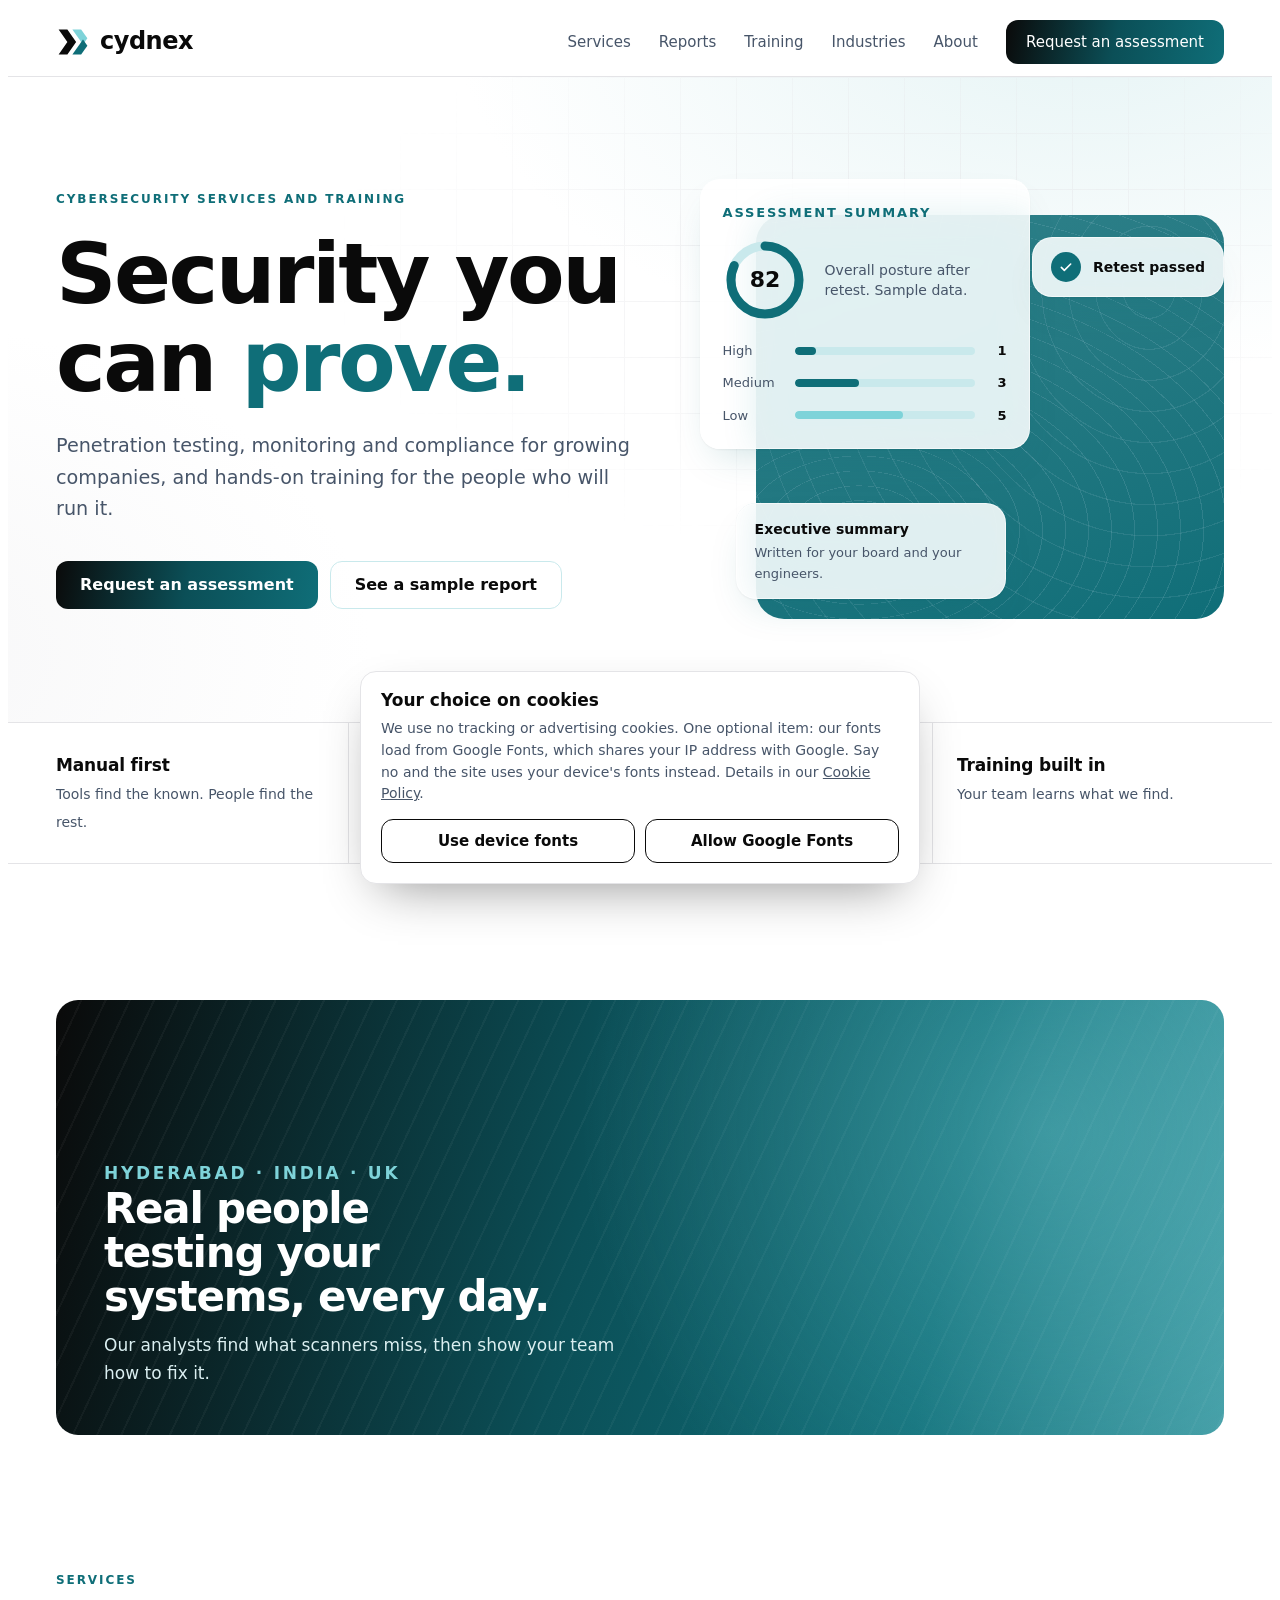
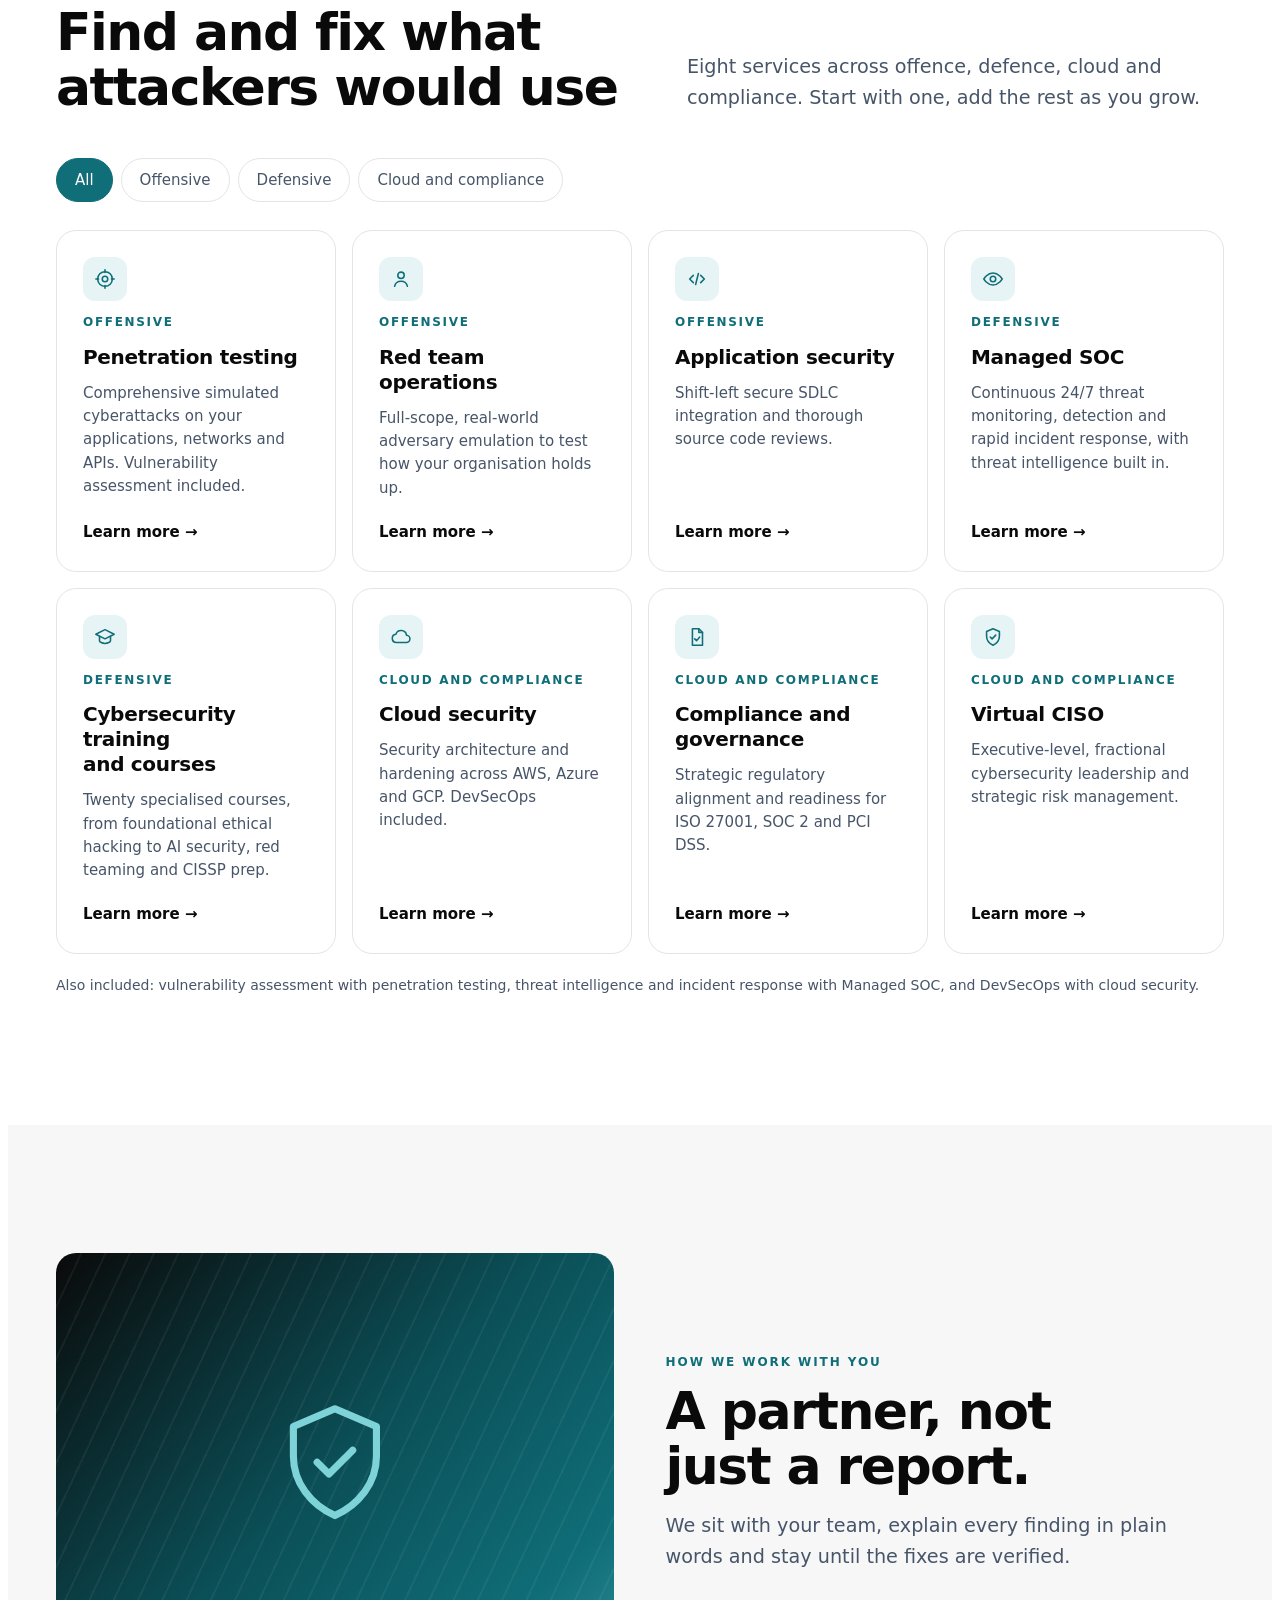
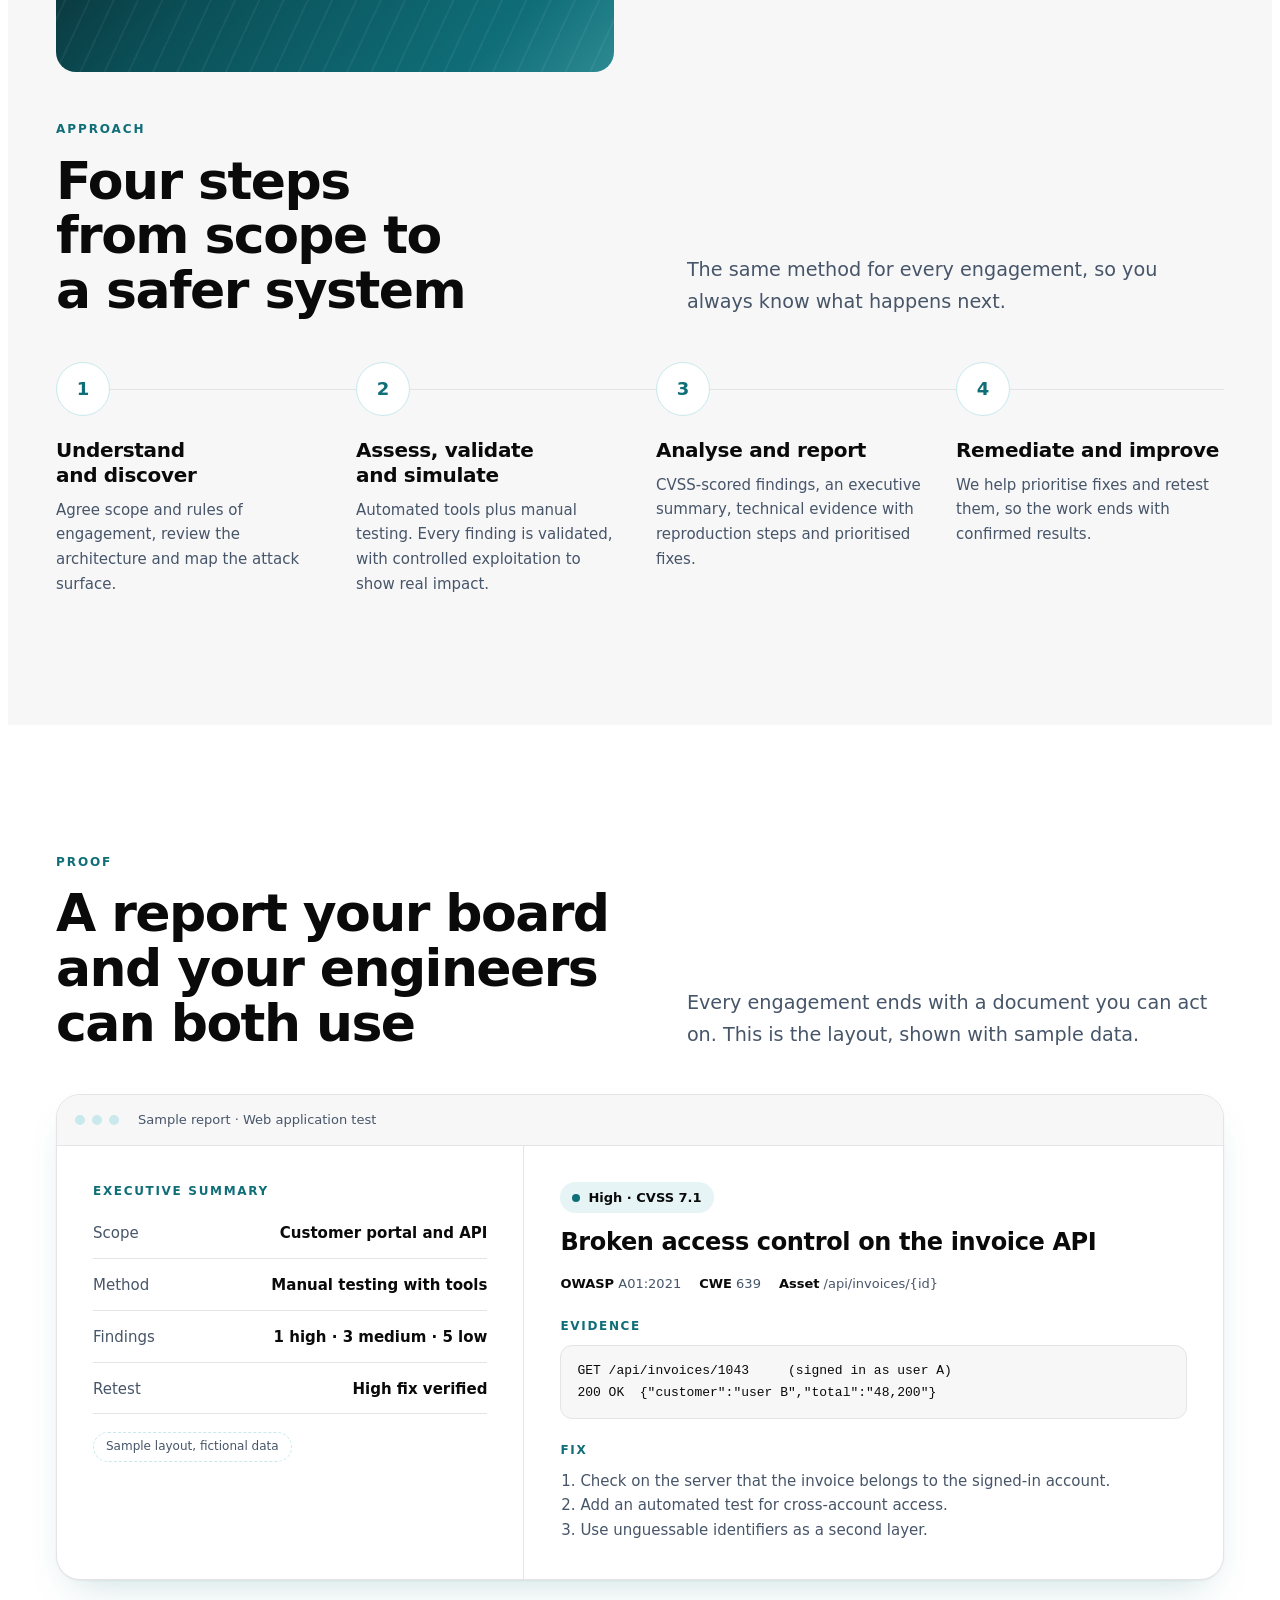
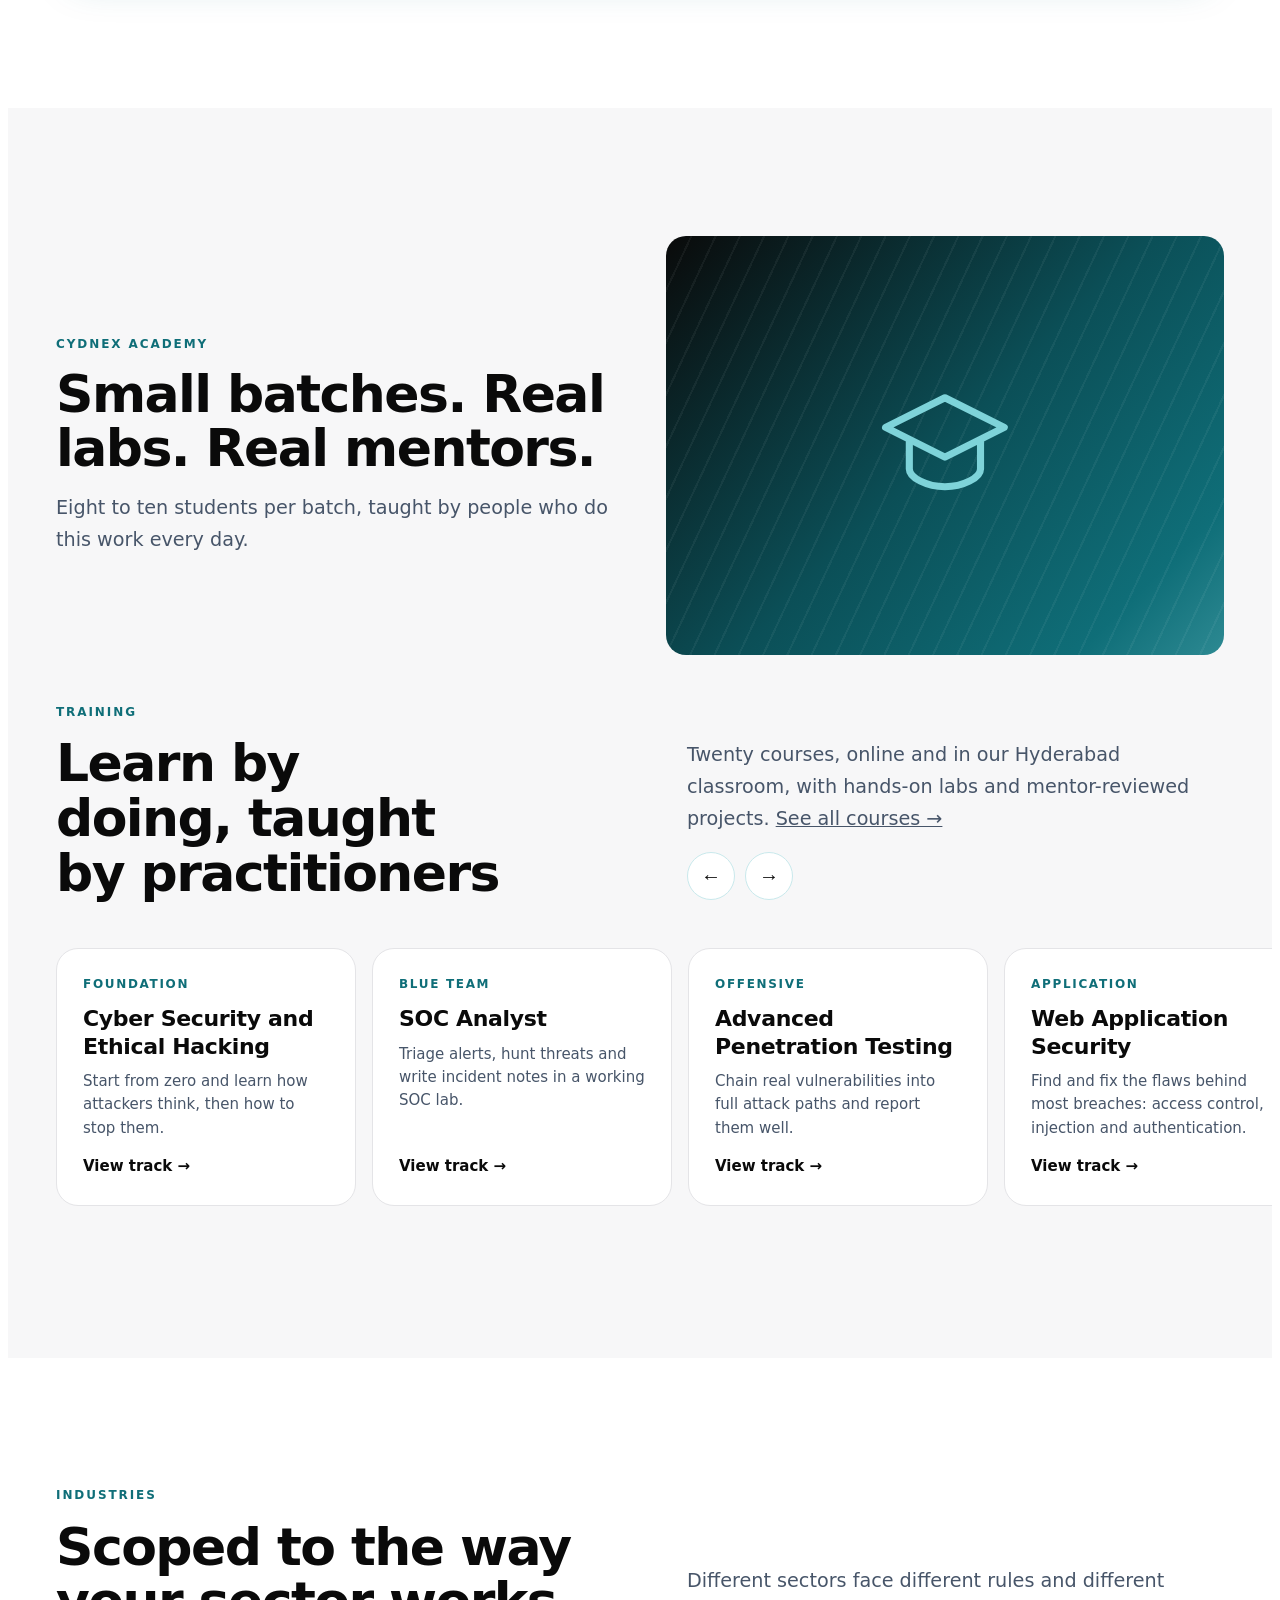
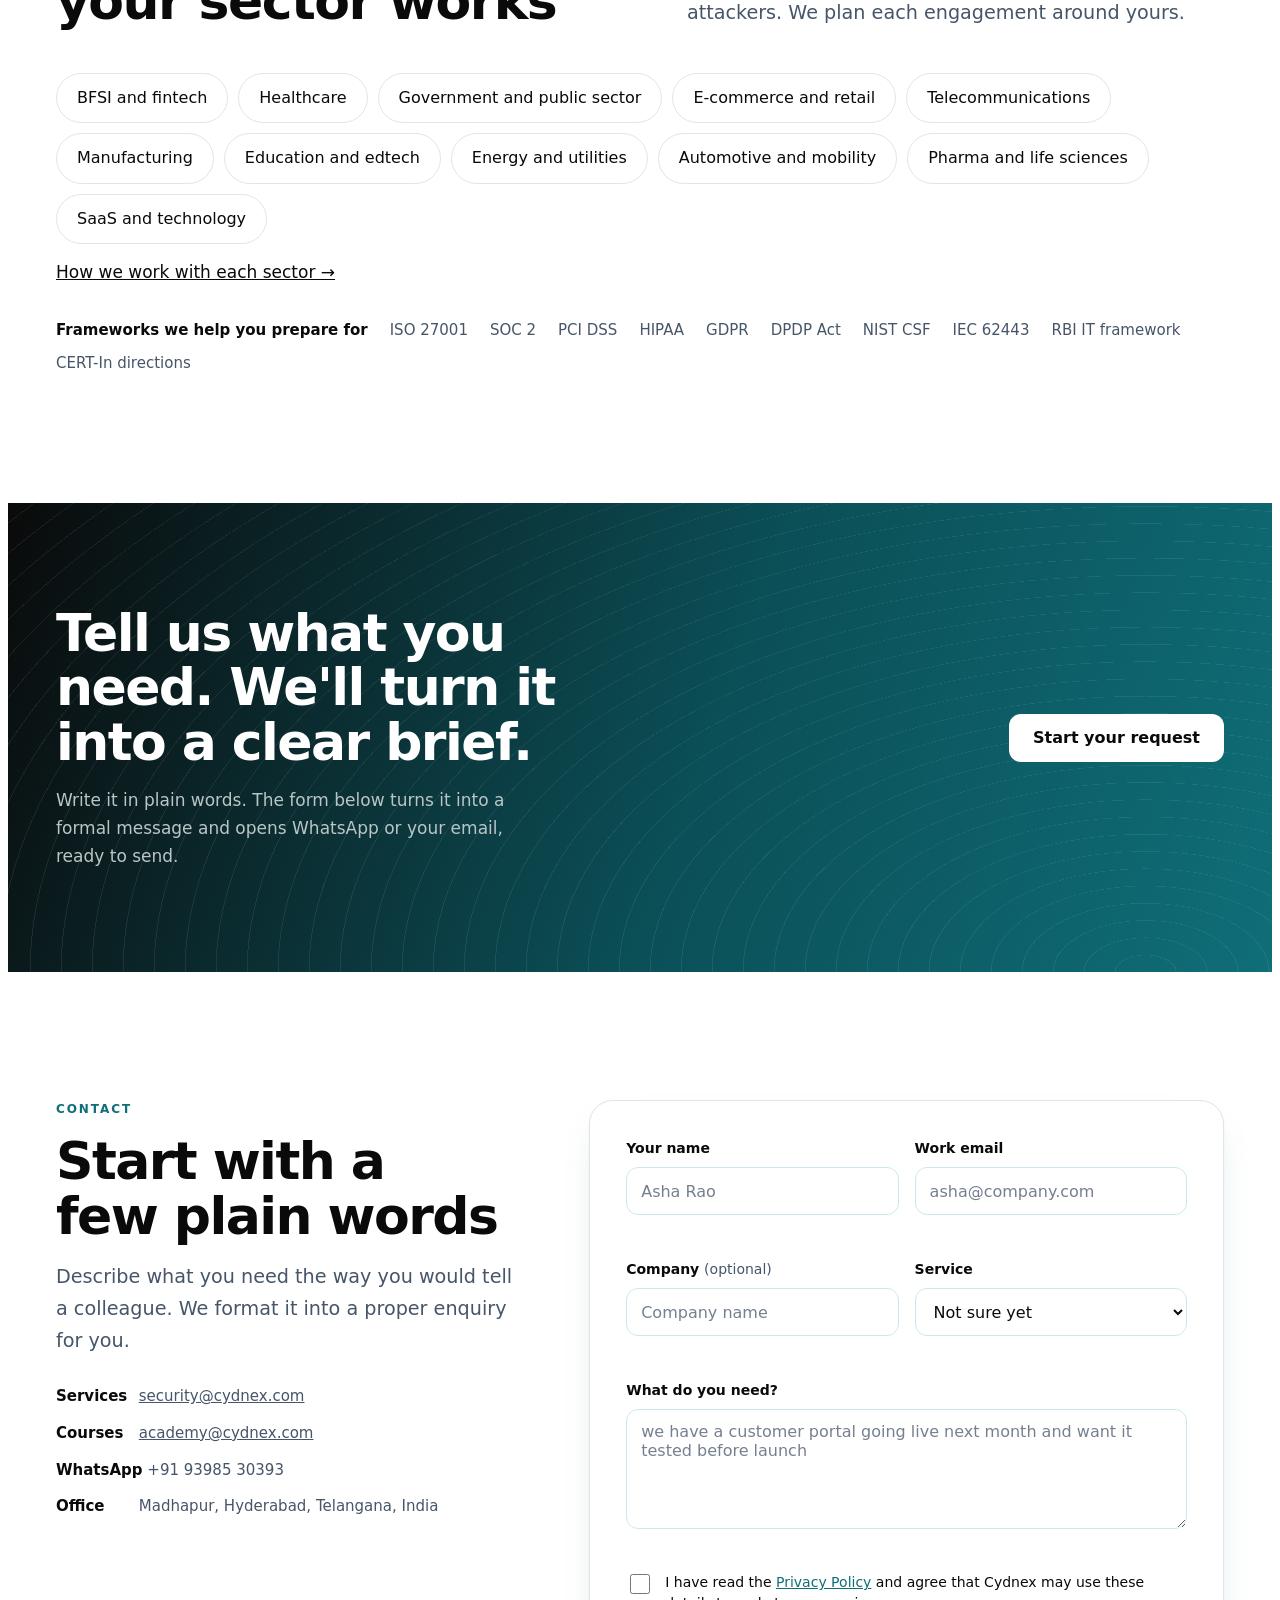
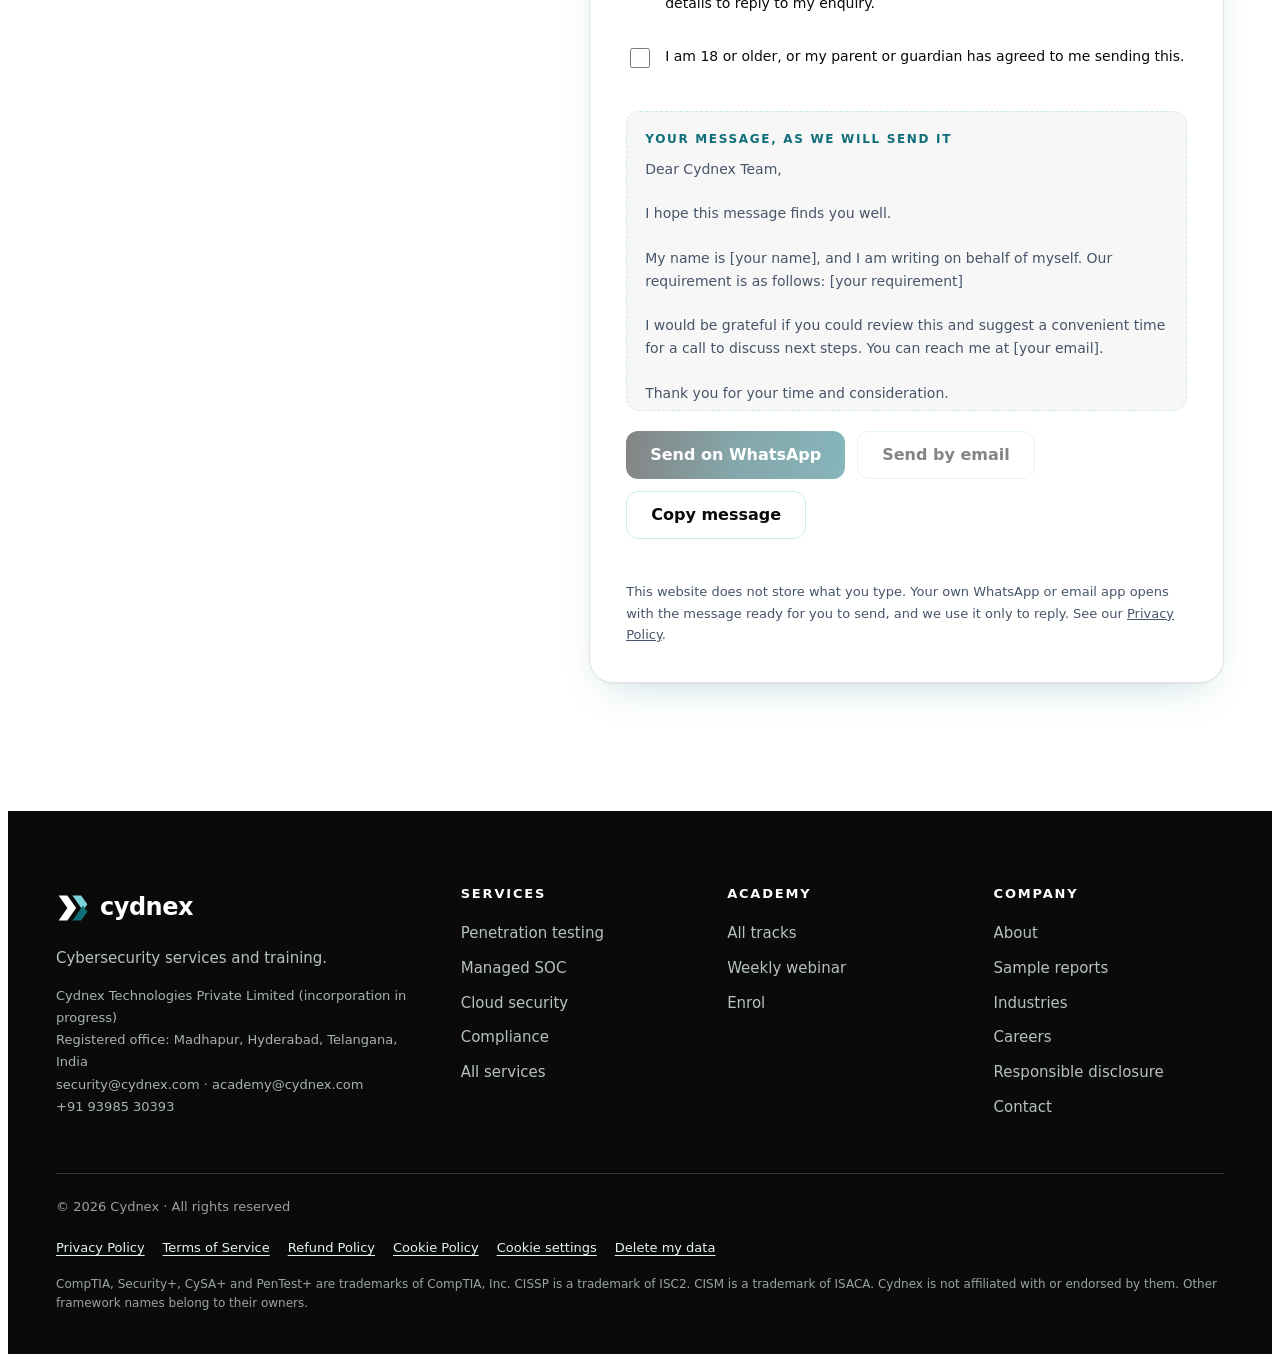
==== index.html @ acf7a2b1 "Remove deploy test text Co-Authored-By: Claude Fable 5 <noreply@anthropic.com> Claude-Session: https" ====
<!doctype html>
<html lang="en" data-theme="light">
<head>
<meta charset="utf-8">
<meta name="viewport" content="width=device-width, initial-scale=1">
<title>Cydnex · Control Your Defence Network</title>
<meta name="description" content="Cydnex is a cybersecurity company in Hyderabad, India: penetration testing, security services, IT solutions and hands-on cyber security courses at Cydnex Academy.">
<meta name="theme-color" content="#0f6e78">
<link rel="icon" href="favicon.svg" type="image/svg+xml">
<link rel="canonical" href="https://cydnex.com/">
<meta property="og:type" content="website">
<meta property="og:title" content="Cydnex · Control Your Defence Network">
<meta property="og:description" content="Cybersecurity services, IT solutions and training from Hyderabad, India.">
<meta property="og:url" content="https://cydnex.com/">
<link rel="stylesheet" href="styles.css">
</head>
<body>
<svg width="0" height="0" style="position:absolute" aria-hidden="true" focusable="false"><defs>
<symbol id="i-shield" viewBox="0 0 24 24"><path d="M12 3l7 3v5c0 4.5-3 8.2-7 10-4-1.8-7-5.5-7-10V6z"/><path d="M9 12l2 2 4-4"/></symbol>
<symbol id="i-target" viewBox="0 0 24 24"><circle cx="12" cy="12" r="8"/><circle cx="12" cy="12" r="3"/><path d="M12 2v3M12 19v3M2 12h3M19 12h3"/></symbol>
<symbol id="i-code" viewBox="0 0 24 24"><path d="M8 8l-4 4 4 4M16 8l4 4-4 4M13.5 6l-3 12"/></symbol>
<symbol id="i-eye" viewBox="0 0 24 24"><path d="M2 12s3.6-6.5 10-6.5S22 12 22 12s-3.6 6.5-10 6.5S2 12 2 12z"/><circle cx="12" cy="12" r="3"/></symbol>
<symbol id="i-cap" viewBox="0 0 24 24"><path d="M2 9l10-5 10 5-10 5z"/><path d="M6 11.5V16c0 1.5 3 3 6 3s6-1.5 6-3v-4.5"/></symbol>
<symbol id="i-cloud" viewBox="0 0 24 24"><path d="M7 18a4.5 4.5 0 01-.6-8.96A6 6 0 0118 10a4 4 0 01-.5 8z"/></symbol>
<symbol id="i-doc" viewBox="0 0 24 24"><path d="M7 3h7l4 4v14H7z"/><path d="M14 3v4h4M9.5 14l2 2 3.5-4"/></symbol>
<symbol id="i-user" viewBox="0 0 24 24"><circle cx="12" cy="8" r="3.5"/><path d="M5 20c.8-3.6 3.6-5.5 7-5.5s6.2 1.9 7 5.5"/></symbol>
</defs></svg>


<a class="skip" href="#main">Skip to content</a>
<header class="top"><div class="wrap">
<a class="logo" href="index.html" aria-label="Cydnex home"><svg class="xmark" viewBox="0 0 108 96" aria-hidden="true"><path class="x1" d="M8 8 H36 L64 48 L36 88 H8 L36 48 Z"/><path d="M52 8 H80 L100 36 L86 56 Z" fill="#7ED3D9"/><path d="M86 40 L100 60 L80 88 H52 Z" fill="#0F6E78"/></svg><span class="wm">cydnex</span></a>
<button class="menu" id="menu" aria-expanded="false" aria-controls="links" aria-label="Menu"><svg width="20" height="20" viewBox="0 0 24 24" fill="none" stroke="currentColor" stroke-width="2" stroke-linecap="round"><path d="M4 7h16M4 12h16M4 17h16"/></svg></button>
<nav class="links" id="links" aria-label="Main">
<a href="services.html">Services</a><a href="reports.html">Reports</a><a href="training.html">Training</a><a href="industries.html">Industries</a><a href="about.html">About</a>
<a class="btn" href="index.html#contact" style="min-height:44px;padding:0 20px;font-size:15px;color:var(--btnfg)">Request an assessment</a>
</nav></div></header>

<main id="main">
<section class="hero" id="top"><div class="wrap">
<div>
<p class="eyebrow rise">Cybersecurity services and training</p>
<h1 class="rise" style="--d:.08s">Security you can <em>prove.</em></h1>
<p class="lede rise" style="--d:.16s">Penetration testing, monitoring and compliance for growing companies, and hands-on training for the people who will run it.</p>
<div class="cta-row rise" style="--d:.24s"><a class="btn" href="#contact">Request an assessment</a><a class="btn ghost" href="reports.html">See a sample report</a></div>

</div>
<div class="stage rise" style="--d:.2s" aria-hidden="true">
<div class="pine"></div>
<div class="glass report"><h4>Assessment summary</h4>
<div class="score"><svg class="ring" viewBox="0 0 84 84"><circle class="bg" cx="42" cy="42" r="34"/><circle class="fg" cx="42" cy="42" r="34" style="stroke-dasharray:175 214"/><text x="42" y="49" text-anchor="middle">82</text></svg><p>Overall posture after retest. Sample data.</p></div>
<div class="bars">
<div class="bar"><span>High</span><i style="--w:12%;--c:var(--gi)"></i><b>1</b></div>
<div class="bar"><span>Medium</span><i style="--w:36%;--c:var(--blue)"></i><b>3</b></div>
<div class="bar"><span>Low</span><i style="--w:60%;--c:var(--sky)"></i><b>5</b></div></div></div>
<div class="glass chip1"><span class="tick"><svg viewBox="0 0 24 24"><path d="M5 12.5l4.5 4.5L19 7.5"/></svg></span>Retest passed</div>
<div class="glass chip2"><b>Executive summary</b><small>Written for your board and your engineers.</small></div>
</div></div></section>

<section class="strip" aria-label="How we work"><div class="wrap">
<div><b>Manual first</b><span>Tools find the known. People find the rest.</span></div>
<div><b>Findings with proof</b><span>Every issue reproduced and explained.</span></div>
<div><b>Two readers, one report</b><span>A summary for leaders, detail for engineers.</span></div>
<div><b>Training built in</b><span>Your team learns what we find.</span></div>
</div></section>

<section class="sec" aria-label="Our team" style="padding-bottom:0"><div class="wrap"><div class="photo"><div class="cap"><p class="eyebrow" style="color:#7ed3d9">Hyderabad · India · UK</p><h2>Real people testing your systems, every day.</h2><p>Our analysts find what scanners miss, then show your team how to fix it.</p></div></div></div></section>
<section class="sec" id="services"><div class="wrap">
<div class="head"><div><p class="eyebrow">Services</p><h2>Find and fix what attackers would use</h2></div><p class="lede">Eight services across offence, defence, cloud and compliance. Start with one, add the rest as you grow.</p></div>
<div class="chips" role="group" aria-label="Filter services">
<button class="chip" data-f="all" aria-pressed="true">All</button><button class="chip" data-f="off" aria-pressed="false">Offensive</button><button class="chip" data-f="def" aria-pressed="false">Defensive</button><button class="chip" data-f="cloud" aria-pressed="false">Cloud and compliance</button></div>
<div class="grid" id="grid">
<article class="card" data-g="off"><span class="ico"><svg viewBox="0 0 24 24"><use href="#i-target"/></svg></span><small>Offensive</small><h3>Penetration testing</h3><p>Comprehensive simulated cyberattacks on your applications, networks and APIs. Vulnerability assessment included.</p><a class="more" href="services.html#pentest">Learn more →</a></article>
<article class="card" data-g="off"><span class="ico"><svg viewBox="0 0 24 24"><use href="#i-user"/></svg></span><small>Offensive</small><h3>Red team operations</h3><p>Full-scope, real-world adversary emulation to test how your organisation holds up.</p><a class="more" href="services.html#redteam">Learn more →</a></article>
<article class="card" data-g="off"><span class="ico"><svg viewBox="0 0 24 24"><use href="#i-code"/></svg></span><small>Offensive</small><h3>Application security</h3><p>Shift-left secure SDLC integration and thorough source code reviews.</p><a class="more" href="services.html#appsec">Learn more →</a></article>
<article class="card" data-g="def"><span class="ico"><svg viewBox="0 0 24 24"><use href="#i-eye"/></svg></span><small>Defensive</small><h3>Managed SOC</h3><p>Continuous 24/7 threat monitoring, detection and rapid incident response, with threat intelligence built in.</p><a class="more" href="services.html#soc">Learn more →</a></article>
<article class="card" data-g="def"><span class="ico"><svg viewBox="0 0 24 24"><use href="#i-cap"/></svg></span><small>Defensive</small><h3>Cybersecurity training and courses</h3><p>Twenty specialised courses, from foundational ethical hacking to AI security, red teaming and CISSP prep.</p><a class="more" href="training.html">Learn more →</a></article>
<article class="card" data-g="cloud"><span class="ico"><svg viewBox="0 0 24 24"><use href="#i-cloud"/></svg></span><small>Cloud and compliance</small><h3>Cloud security</h3><p>Security architecture and hardening across AWS, Azure and GCP. DevSecOps included.</p><a class="more" href="services.html#cloud">Learn more →</a></article>
<article class="card" data-g="cloud"><span class="ico"><svg viewBox="0 0 24 24"><use href="#i-doc"/></svg></span><small>Cloud and compliance</small><h3>Compliance and governance</h3><p>Strategic regulatory alignment and readiness for ISO 27001, SOC 2 and PCI DSS.</p><a class="more" href="services.html#compliance">Learn more →</a></article>
<article class="card" data-g="cloud"><span class="ico"><svg viewBox="0 0 24 24"><use href="#i-shield"/></svg></span><small>Cloud and compliance</small><h3>Virtual CISO</h3><p>Executive-level, fractional cybersecurity leadership and strategic risk management.</p><a class="more" href="services.html#vciso">Learn more →</a></article>
</div>
<p class="more-note">Also included: vulnerability assessment with penetration testing, threat intelligence and incident response with Managed SOC, and DevSecOps with cloud security.</p>
</div></section>

<section class="sec alt" id="approach"><div class="wrap"><div class="split"><div class="gpanel" aria-hidden="true"><svg viewBox="0 0 24 24"><use href="#i-shield"/></svg></div><div><p class="eyebrow">How we work with you</p><h2 style="margin-top:12px">A partner, not just a report.</h2><p class="lede" style="margin-top:16px">We sit with your team, explain every finding in plain words and stay until the fixes are verified.</p></div></div>
<div class="head"><div><p class="eyebrow">Approach</p><h2>Four steps from scope to a safer system</h2></div><p class="lede">The same method for every engagement, so you always know what happens next.</p></div>
<ol class="steps" id="steps" style="list-style:none;padding:0;margin:0">
<li class="step"><span class="n">1</span><h3>Understand and discover</h3><p>Agree scope and rules of engagement, review the architecture and map the attack surface.</p></li>
<li class="step"><span class="n">2</span><h3>Assess, validate and simulate</h3><p>Automated tools plus manual testing. Every finding is validated, with controlled exploitation to show real impact.</p></li>
<li class="step"><span class="n">3</span><h3>Analyse and report</h3><p>CVSS-scored findings, an executive summary, technical evidence with reproduction steps and prioritised fixes.</p></li>
<li class="step"><span class="n">4</span><h3>Remediate and improve</h3><p>We help prioritise fixes and retest them, so the work ends with confirmed results.</p></li>
</ol></div></section>

<section class="sec" id="proof"><div class="wrap">
<div class="head"><div><p class="eyebrow">Proof</p><h2>A report your board and your engineers can both use</h2></div><p class="lede">Every engagement ends with a document you can act on. This is the layout, shown with sample data.</p></div>
<div class="frame"><div class="bar2"><i></i><i></i><i></i><span>Sample report · Web application test</span></div>
<div class="body">
<div class="pane"><p class="sub" style="margin-top:0">Executive summary</p>
<div class="stack">
<div class="kv"><span>Scope</span><b>Customer portal and API</b></div>
<div class="kv"><span>Method</span><b>Manual testing with tools</b></div>
<div class="kv"><span>Findings</span><b>1 high · 3 medium · 5 low</b></div>
<div class="kv"><span>Retest</span><b>High fix verified</b></div></div>
<span class="tag">Sample layout, fictional data</span></div>
<div class="pane"><span class="sev">High · CVSS 7.1</span><h3 style="margin-top:14px;font-size:24px">Broken access control on the invoice API</h3>
<div class="meta"><span><b>OWASP</b> A01:2021</span><span><b>CWE</b> 639</span><span><b>Asset</b> /api/invoices/{id}</span></div>
<p class="sub" style="margin-top:0">Evidence</p>
<pre class="code">GET /api/invoices/1043     (signed in as user A)
200 OK  {"customer":"user B","total":"48,200"}</pre>
<p class="sub">Fix</p>
<ol class="fix"><li>Check on the server that the invoice belongs to the signed-in account.</li><li>Add an automated test for cross-account access.</li><li>Use unguessable identifiers as a second layer.</li></ol></div>
</div></div></div></section>

<section class="sec alt" id="training"><div class="wrap"><div class="split"><div><p class="eyebrow">Cydnex Academy</p><h2 style="margin-top:12px">Small batches. Real labs. Real mentors.</h2><p class="lede" style="margin-top:16px">Eight to ten students per batch, taught by people who do this work every day.</p></div><div class="gpanel" aria-hidden="true"><svg viewBox="0 0 24 24"><use href="#i-cap"/></svg></div></div>
<div class="head"><div><p class="eyebrow">Training</p><h2>Learn by doing, taught by practitioners</h2></div><div style="display:grid;gap:18px;justify-items:start"><p class="lede">Twenty courses, online and in our Hyderabad classroom, with hands-on labs and mentor-reviewed projects. <a href="training.html">See all courses →</a></p><div class="railnav"><button id="prev" aria-label="Previous tracks">←</button><button id="next" aria-label="Next tracks">→</button></div></div></div></div>
<div class="rail" id="rail" tabindex="0" aria-label="Training tracks, scroll sideways">
<article class="course"><small>Foundation</small><h3>Cyber Security and Ethical Hacking</h3><p>Start from zero and learn how attackers think, then how to stop them.</p><a class="go" href="#contact">View track →</a></article>
<article class="course"><small>Blue team</small><h3>SOC Analyst</h3><p>Triage alerts, hunt threats and write incident notes in a working SOC lab.</p><a class="go" href="#contact">View track →</a></article>
<article class="course"><small>Offensive</small><h3>Advanced Penetration Testing</h3><p>Chain real vulnerabilities into full attack paths and report them well.</p><a class="go" href="#contact">View track →</a></article>
<article class="course"><small>Application</small><h3>Web Application Security</h3><p>Find and fix the flaws behind most breaches: access control, injection and authentication.</p><a class="go" href="#contact">View track →</a></article>
<article class="course"><small>Offensive</small><h3>Bug Bounty and Bug Hunting</h3><p>Recon, triage and write reports that programmes accept.</p><a class="go" href="#contact">View track →</a></article>
<article class="course"><small>Response</small><h3>Digital Forensics and Incident Response</h3><p>Collect evidence, reconstruct an intrusion and lead the response.</p><a class="go" href="#contact">View track →</a></article>
<article class="course"><small>Cloud</small><h3>Cloud Security (AWS and Azure)</h3><p>Secure identities, networks and storage in the two biggest clouds.</p><a class="go" href="#contact">View track →</a></article>
<article class="course"><small>Certification</small><h3>Security+ Exam Prep</h3><p>Cover the exam domains with practice questions and labs.</p><a class="go" href="#contact">View track →</a></article>
<article class="course live"><small>Free</small><h3>Weekly live webinar</h3><p>A free session on a current attack or career topic. Ask your questions live.</p><a class="go" href="#contact">Reserve a seat →</a></article>
</div></section>

<section class="sec" id="industries"><div class="wrap">
<div class="head"><div><p class="eyebrow">Industries</p><h2>Scoped to the way your sector works</h2></div><p class="lede">Different sectors face different rules and different attackers. We plan each engagement around yours.</p></div>
<div class="pills"><span>BFSI and fintech</span><span>Healthcare</span><span>Government and public sector</span><span>E-commerce and retail</span><span>Telecommunications</span><span>Manufacturing</span><span>Education and edtech</span><span>Energy and utilities</span><span>Automotive and mobility</span><span>Pharma and life sciences</span><span>SaaS and technology</span></div><p style="margin-top:14px"><a class="more" href="industries.html">How we work with each sector →</a></p>
<p class="std"><b>Frameworks we help you prepare for</b><span>ISO 27001</span><span>SOC 2</span><span>PCI DSS</span><span>HIPAA</span><span>GDPR</span><span>DPDP Act</span><span>NIST CSF</span><span>IEC 62443</span><span>RBI IT framework</span><span>CERT-In directions</span></p>
</div></section>

<section class="band sec" style="padding-block:clamp(64px,8vw,104px)"><div class="wrap">
<div><h2>Tell us what you need. We'll turn it into a clear brief.</h2><p>Write it in plain words. The form below turns it into a formal message and opens WhatsApp or your email, ready to send.</p></div>
<a class="btn" href="#contact">Start your request</a></div></section>

<section class="sec" id="contact"><div class="wrap contact">
<div><p class="eyebrow">Contact</p><h2>Start with a few plain words</h2>
<p class="lede">Describe what you need the way you would tell a colleague. We format it into a proper enquiry for you.</p>
<div class="facts"><p><b>Services</b> <a href="mailto:security@cydnex.com">security@cydnex.com</a></p><p><b>Courses</b> <a href="mailto:academy@cydnex.com">academy@cydnex.com</a></p><p><b>WhatsApp</b> <span data-phone>+91 93985 30393</span></p><p><b>Office</b> Madhapur, Hyderabad, Telangana, India</p></div></div>
<form class="form" id="form" novalidate>
<div class="f2"><div class="fld"><label for="n">Your name</label><input id="n" autocomplete="name" placeholder="Asha Rao"><span class="err" id="n-e"></span></div>
<div class="fld"><label for="e">Work email</label><input id="e" type="email" autocomplete="email" placeholder="asha@company.com"><span class="err" id="e-e"></span></div></div>
<div class="f2"><div class="fld"><label for="c">Company <span style="font-weight:400;color:var(--mut)">(optional)</span></label><input id="c" autocomplete="organization" placeholder="Company name"><span class="err" id="c-e"></span></div>
<div class="fld"><label for="s">Service</label><select id="s"><option value="">Not sure yet</option><option>Penetration testing</option><option>Red team operations</option><option>Application security</option><option>Managed SOC</option><option>Security training</option><option>Cloud security</option><option>Compliance and governance</option><option>Virtual CISO</option><option>Online training course</option></select><span class="err"></span></div></div>
<div class="fld"><label for="r">What do you need?</label><textarea id="r" placeholder="we have a customer portal going live next month and want it tested before launch"></textarea><span class="err" id="r-e"></span></div>
<div class="consent"><label class="cb"><input type="checkbox" id="pc"><span>I have read the <a href="privacy.html">Privacy Policy</a> and agree that Cydnex may use these details to reply to my enquiry.</span></label><span class="err" id="pc-e"></span>
<label class="cb"><input type="checkbox" id="ag"><span>I am 18 or older, or my parent or guardian has agreed to me sending this.</span></label><span class="err" id="ag-e"></span></div>
<div class="preview" id="pv" tabindex="0" aria-label="Message preview"><b>Your message, as we will send it</b><span id="pvt"></span></div>
<div class="send"><a class="btn" id="wa" href="#contact" target="_blank" rel="noopener" aria-disabled="true">Send on WhatsApp</a><a class="btn ghost" id="em" href="#contact" aria-disabled="true">Send by email</a><button class="btn ghost" type="button" id="cp">Copy message</button></div>
<p class="status" id="st" role="status" aria-live="polite"></p>
<p class="fine">This website does not store what you type. Your own WhatsApp or email app opens with the message ready for you to send, and we use it only to reply. See our <a href="privacy.html">Privacy Policy</a>.</p>
</form></div></section>
</main>

<footer><div class="wrap"><div class="cols">
<div><a class="logo" href="index.html"><svg class="xmark" viewBox="0 0 108 96" aria-hidden="true"><path class="x1" d="M8 8 H36 L64 48 L36 88 H8 L36 48 Z"/><path d="M52 8 H80 L100 36 L86 56 Z" fill="#7ED3D9"/><path d="M86 40 L100 60 L80 88 H52 Z" fill="#0F6E78"/></svg><span class="wm">cydnex</span></a><p style="max-width:36ch;color:color-mix(in srgb,var(--bandfg) 78%,var(--band))">Cybersecurity services and training.</p><address class="biz">Cydnex Technologies Private Limited (incorporation in progress)<br>Registered office: Madhapur, Hyderabad, Telangana, India<br><a href="mailto:security@cydnex.com">security@cydnex.com</a> · <a href="mailto:academy@cydnex.com">academy@cydnex.com</a><br><a href="tel:+919398530393">+91 93985 30393</a></address></div>
<div><b>Services</b><a href="services.html#pentest">Penetration testing</a><a href="services.html#soc">Managed SOC</a><a href="services.html#cloud">Cloud security</a><a href="services.html#compliance">Compliance</a><a href="services.html">All services</a></div>
<div><b>Academy</b><a href="training.html">All tracks</a><a href="training.html#webinar">Weekly webinar</a><a href="index.html?service=Online%20training%20course#contact">Enrol</a></div>
<div><b>Company</b><a href="about.html">About</a><a href="reports.html">Sample reports</a><a href="industries.html">Industries</a><a href="careers.html">Careers</a><a href="disclosure.html">Responsible disclosure</a><a href="index.html#contact">Contact</a></div></div>
<p class="legal">© 2026 <span data-b>Cydnex</span> · All rights reserved</p><nav class="legal-links" aria-label="Legal"><a href="privacy.html">Privacy Policy</a><a href="terms.html">Terms of Service</a><a href="refund.html">Refund Policy</a><a href="cookies.html">Cookie Policy</a><button type="button" id="cset">Cookie settings</button><a href="privacy.html#delete">Delete my data</a></nav><p class="tm">CompTIA, Security+, CySA+ and PenTest+ are trademarks of CompTIA, Inc. CISSP is a trademark of ISC2. CISM is a trademark of ISACA. Cydnex is not affiliated with or endorsed by them. Other framework names belong to their owners.</p></div></footer>


<div class="ck" id="ck" role="dialog" aria-labelledby="ck-h" aria-describedby="ck-p" hidden><h2 id="ck-h">Your choice on cookies</h2><p id="ck-p">We use no tracking or advertising cookies. One optional item: our fonts load from Google Fonts, which shares your IP address with Google. Say no and the site uses your device's fonts instead. Details in our <a href="cookies.html">Cookie Policy</a>.</p><div class="row"><button type="button" id="ck-no">Use device fonts</button><button type="button" id="ck-yes">Allow Google Fonts</button></div></div>

<script src="app.js" defer></script>
</body>
</html>
---- styles.css ----
/* Cydnex theme: black, white and ocean teal (ocean teal). Dark is the default; light is the alternate. */
:root{
--bg:#0a0a0a;--bg2:#111113;--bg3:#0f1f21;--card:#141416;
--ink:#f5f5f7;--mut:#a1a1aa;--line:#26262b;--ice2:#22393b;--sky:#7ed3d9;--blue:#7ed3d9;
--g:#0f6e78;--gi:#5cc4cc;--gifg:#0a0a0a;--btn:#0f6e78;--btnfg:#fff;--band:#0a0a0a;--bandfg:#e6f4f5;
--glass:rgba(20,20,22,.8);--shadow:0 18px 40px -18px rgba(0,0,0,.75);
--font:"Inter","Segoe UI",system-ui,-apple-system,Roboto,Helvetica,Arial,sans-serif;
--head:"Space Grotesk","Inter",system-ui,sans-serif;
--mono:ui-monospace,SFMono-Regular,Menlo,Consolas,monospace;color-scheme:dark}
:root{
--bg:#fff;--bg2:#f7f7f8;--bg3:#e6f4f5;--card:#fff;--ink:#0a0a0a;--mut:#475569;--line:#e4e4e7;--ice2:#c9e9ec;--sky:#7ed3d9;--blue:#0f6e78;
--gi:#0f6e78;--gifg:#fff;--btn:#0f6e78;--btnfg:#fff;--band:#0a0a0a;--bandfg:#e6f4f5;--glass:rgba(255,255,255,.88);
--shadow:0 1px 2px rgba(10,10,10,.05),0 18px 40px -18px rgba(15,110,120,.25);color-scheme:light}

*,*::before,*::after{box-sizing:border-box}
html{scroll-behavior:smooth;scroll-padding-top:84px}
body{background:var(--bg);color:var(--ink);font:400 17px/1.65 var(--font);-webkit-font-smoothing:antialiased;overflow-x:hidden}
body::before{content:"";position:fixed;inset:0 0 auto;height:env(safe-area-inset-top,0px);z-index:60;background:var(--bg)}
h1,h2,h3,p{margin:0}
h1,h2,h3{font-family:var(--head);font-weight:600;letter-spacing:-.03em;line-height:1.05;text-wrap:balance}
h1{font-size:clamp(42px,6.6vw,84px)}
h2{font-size:clamp(30px,4.2vw,52px)}
h3{font-size:20px;letter-spacing:-.015em;line-height:1.25}
a{color:inherit}
:is(a,button,input,select,textarea,summary):focus-visible{outline:2px solid var(--blue);outline-offset:3px;border-radius:6px}
.wrap{max-width:1200px;margin:0 auto;padding-left:max(16px,env(safe-area-inset-left,0px));padding-right:max(16px,env(safe-area-inset-right,0px))}
.sec{padding-block:clamp(72px,10vw,128px)}
.alt{background:var(--bg2)}
.eyebrow{font-size:12px;font-weight:600;letter-spacing:.16em;text-transform:uppercase;color:var(--blue)}
.lede{color:var(--mut);font-size:clamp(17px,1.5vw,20px);max-width:56ch}
.skip{position:absolute;left:16px;top:-60px;z-index:80;background:var(--btn);color:var(--btnfg);padding:12px 18px;border-radius:10px;font-weight:600;text-decoration:none}
.skip:focus{top:calc(env(safe-area-inset-top,0px) + 12px)}
.btn{display:inline-flex;align-items:center;justify-content:center;gap:8px;min-height:48px;padding:0 24px;border-radius:12px;border:1px solid transparent;background:var(--btn);color:var(--btnfg);font:600 16px/1 var(--font);text-decoration:none;cursor:pointer;transition:transform .2s,box-shadow .2s,background .2s}
.btn:hover{transform:translateY(-1px);box-shadow:0 10px 24px -12px var(--g)}
.btn.ghost{background:transparent;color:var(--ink);border-color:var(--ice2)}
.btn.ghost:hover{background:var(--bg3);box-shadow:none}
.btn[aria-disabled="true"]{opacity:.5;cursor:not-allowed}

/* nav */
.top{position:sticky;top:env(safe-area-inset-top,0px);z-index:50;background:color-mix(in srgb,var(--bg) 84%,transparent);backdrop-filter:saturate(160%) blur(16px);-webkit-backdrop-filter:saturate(160%) blur(16px);border-bottom:1px solid var(--line)}
.top .wrap{display:flex;align-items:center;justify-content:space-between;gap:16px;min-height:68px}
.logo{display:flex;align-items:center;gap:10px;font-weight:700;font-size:19px;letter-spacing:-.02em;text-decoration:none}
.xmark{width:34px;height:30px;flex:none}.xmark .x1{fill:var(--ink)}footer .xmark .x1{fill:#fff}.wm{font-family:var(--head);font-weight:600;font-size:24px;letter-spacing:-.02em}
.links{display:flex;align-items:center;gap:28px}
.links a{font-size:15px;font-weight:500;color:var(--mut);text-decoration:none;padding:10px 0}
.links a:hover{color:var(--ink)}
.menu{display:none;min-width:44px;min-height:44px;border:1px solid var(--line);background:var(--card);border-radius:12px;color:var(--ink);cursor:pointer}
@media(max-width:860px){
.menu{display:inline-grid;place-items:center}
.links{position:absolute;left:0;right:0;top:100%;flex-direction:column;align-items:stretch;gap:0;background:var(--bg);border-bottom:1px solid var(--line);padding:8px max(16px,env(safe-area-inset-right,0px)) 16px max(16px,env(safe-area-inset-left,0px));display:none}
.links.open{display:flex}
.links a{padding:14px 0;border-bottom:1px solid var(--line);font-size:17px}
.links .btn{margin-top:14px;border:0}
}

/* hero */
.hero{position:relative;overflow:hidden;padding-block:clamp(48px,8vw,104px) clamp(56px,8vw,112px);background:
radial-gradient(900px 520px at 85% -10%,var(--bg3),transparent 70%),radial-gradient(700px 480px at -10% 90%,var(--bg2),transparent 70%),var(--bg)}
.hero::before{content:"";position:absolute;inset:0;background-image:linear-gradient(var(--line) 1px,transparent 1px),linear-gradient(90deg,var(--line) 1px,transparent 1px);background-size:56px 56px;-webkit-mask-image:radial-gradient(ellipse 60% 60% at 70% 30%,#000,transparent 75%);mask-image:radial-gradient(ellipse 60% 60% at 70% 30%,#000,transparent 75%);opacity:.7}
.hero .wrap{position:relative;display:grid;grid-template-columns:1.05fr .95fr;gap:clamp(32px,5vw,72px);align-items:center}
.hero h1{margin:20px 0 24px}
.hero h1 em{font-style:normal;color:var(--gi)}
.cta-row{display:flex;flex-wrap:wrap;gap:12px;margin-top:36px}
.hero .note{margin-top:22px;font-size:14px;color:var(--mut)}
@media(max-width:900px){.hero .wrap{grid-template-columns:1fr}}
.stage{position:relative;min-height:440px;max-width:560px;width:100%;margin-inline:auto}
.pine{position:absolute;inset:36px 0 0 56px;border-radius:28px;background:
repeating-radial-gradient(ellipse 120% 90% at 22% 78%,transparent 0 22px,rgba(207,227,242,.13) 22px 23px),
repeating-radial-gradient(ellipse 90% 120% at 84% 18%,transparent 0 26px,rgba(207,227,242,.10) 26px 27px),
linear-gradient(160deg,color-mix(in srgb,var(--g) 86%,#fff),var(--g))}
.glass{position:absolute;background:var(--glass);backdrop-filter:blur(18px) saturate(150%);-webkit-backdrop-filter:blur(18px) saturate(150%);border:1px solid color-mix(in srgb,var(--card) 60%,transparent);border-radius:20px;box-shadow:var(--shadow)}
.report{left:0;top:0;width:min(330px,84%);padding:22px}
.report h4{margin:0 0 4px;font-size:13px;letter-spacing:.14em;text-transform:uppercase;color:var(--blue);font-weight:600}
.score{display:flex;align-items:center;gap:18px;margin:14px 0 18px}
.ring{width:84px;height:84px;flex:none}
.ring circle{fill:none;stroke-width:9}
.ring .bg{stroke:var(--ice2)}
.ring .fg{stroke:var(--gi);stroke-linecap:round;stroke-dasharray:214 264;transform:rotate(-90deg);transform-origin:50% 50%}
.ring text{font:600 22px var(--font);fill:var(--ink)}
.score p{font-size:14px;color:var(--mut);line-height:1.45}
.bars{display:grid;gap:11px}
.bar{display:grid;grid-template-columns:62px 1fr 22px;align-items:center;gap:10px;font-size:13px;color:var(--mut)}
.bar i{display:block;height:8px;border-radius:8px;background:var(--ice2);overflow:hidden}
.bar i::after{content:"";display:block;height:100%;width:var(--w);border-radius:8px;background:var(--c)}
.bar b{font-weight:600;color:var(--ink);text-align:right}
.chip1{right:0;top:58px;padding:14px 18px;display:flex;gap:12px;align-items:center;font-size:14px;font-weight:600}
.chip2{left:36px;bottom:20px;padding:14px 18px;font-size:14px;max-width:270px}
.chip2 small{display:block;color:var(--mut);font-weight:400;font-size:13px}
@media(max-width:560px){.stage{min-height:430px}.pine{inset:70px 0 0 36px}.report{width:90%}.chip1{top:auto;bottom:96px;right:0}.chip2{left:0;bottom:10px}}
.tick{width:30px;height:30px;border-radius:50%;background:var(--gi);color:var(--gifg);display:grid;place-items:center;flex:none}
.tick svg{width:16px;height:16px}
@media(prefers-reduced-motion:no-preference){
.hero .rise{animation:rise .8s cubic-bezier(.22,.8,.24,1) both;animation-delay:var(--d,0s)}
@keyframes rise{from{opacity:0;transform:translateY(18px)}to{opacity:1;transform:none}}
}
.photo{position:relative;border-radius:22px;overflow:hidden;min-height:clamp(260px,34vw,440px);display:flex;align-items:flex-end;margin-block:8px}
.photo{background:linear-gradient(100deg,#0a0a0a 0%,#0b4f57 45%,#0f6e78 75%,#7ed3d9 130%)}.photo::after{content:"";position:absolute;inset:0;background:radial-gradient(circle at 85% 30%,rgba(126,211,217,.35),transparent 45%),repeating-linear-gradient(115deg,rgba(255,255,255,.04) 0 2px,transparent 2px 22px)}
.photo .cap{position:relative;z-index:1;color:#fff;padding:clamp(24px,4vw,48px);max-width:620px}
.photo .cap h2{color:#fff;font-size:clamp(26px,3.4vw,42px)}.photo .cap p{color:#dbeff1;margin-top:12px;font-size:17px}
.split{display:grid;grid-template-columns:1fr 1fr;gap:clamp(24px,4vw,56px);align-items:center;margin-bottom:48px}
.split img{width:100%;aspect-ratio:4/3;object-fit:cover;border-radius:20px;display:block}
@media(max-width:820px){.split{grid-template-columns:1fr}}
.band{background:linear-gradient(110deg,#0a0a0a 0%,#0b4f57 55%,#0f6e78 100%) !important}
.gpanel{aspect-ratio:4/3;border-radius:20px;background:linear-gradient(135deg,#0a0a0a 0%,#0b4f57 50%,#0f6e78 85%,#7ed3d9 140%);display:grid;place-items:center;position:relative;overflow:hidden}
.gpanel::after{content:"";position:absolute;inset:0;background:repeating-linear-gradient(115deg,rgba(255,255,255,.05) 0 2px,transparent 2px 22px)}
.gpanel svg{width:34%;height:34%;fill:none;stroke:#7ed3d9;stroke-width:1.2;stroke-linecap:round;stroke-linejoin:round;position:relative;z-index:1}
.btn:not(.ghost){background:linear-gradient(100deg,#0a0a0a 0%,#0b4f57 50%,#0f6e78 100%);color:#fff;border:0}
.btn:not(.ghost):hover{box-shadow:0 12px 26px -12px rgba(15,110,120,.8)}
.band .btn:not(.ghost){background:#fff;color:#0a0a0a}
.consent{display:grid;gap:6px;margin:6px 0 14px}.cb{display:flex;gap:12px;align-items:flex-start;font-size:14px;line-height:1.5;color:var(--ink);cursor:pointer}
.cb input{width:20px;height:20px;margin-top:2px;flex:none;accent-color:#0f6e78}.cb a{color:var(--gi)}
.biz{font-style:normal;margin-top:14px;font-size:13px;line-height:1.7;color:color-mix(in srgb,var(--bandfg) 72%,var(--band))}.biz a{color:inherit;display:inline}
.legal-links{display:flex;flex-wrap:wrap;gap:6px 18px;margin-top:14px}.legal-links a,.legal-links button{color:var(--bandfg);font:inherit;font-size:13px;background:none;border:0;padding:6px 0;cursor:pointer;text-decoration:underline;text-underline-offset:3px}
.tm{margin-top:10px;font-size:12px;opacity:.65}
:focus-visible{outline:3px solid #0f6e78;outline-offset:3px;border-radius:6px}footer :focus-visible,.band :focus-visible{outline-color:#7ed3d9}
.ck{position:fixed;z-index:90;left:16px;right:16px;bottom:16px;max-width:560px;margin-inline:auto;background:var(--card);color:var(--ink);border:1px solid var(--line);border-radius:16px;box-shadow:0 20px 50px -20px rgba(0,0,0,.45);padding:20px}
.ck h2{font-size:17px;letter-spacing:0}.ck p{font-size:14px;color:var(--mut);margin-top:8px;line-height:1.55}.ck .row{display:flex;flex-wrap:wrap;gap:10px;margin-top:14px}
.ck button{flex:1 1 140px;min-height:44px;border-radius:12px;font:600 15px var(--font);cursor:pointer;border:1px solid var(--ink);background:var(--card);color:var(--ink)}
.ck[hidden]{display:none}


/* method strip */
.strip{border-block:1px solid var(--line);background:var(--bg)}
.strip .wrap{display:grid;grid-template-columns:repeat(4,1fr)}
.strip .wrap>div{padding:28px 24px;border-left:1px solid var(--line)}
.strip .wrap>div:first-child{border-left:0;padding-left:0}
.strip b{display:block;font-size:17px;letter-spacing:-.01em}
.strip span{font-size:14px;color:var(--mut)}
@media(max-width:860px){.strip .wrap{grid-template-columns:1fr 1fr;gap:0 28px}.strip .wrap>div{border-left:0;border-top:1px solid var(--line);padding:20px 0}.strip .wrap>div:nth-child(-n+2){border-top:0}}

/* section heads */
.head{display:flex;flex-wrap:wrap;align-items:end;justify-content:space-between;gap:20px 48px;margin-bottom:44px}
.head h2{max-width:16ch;margin-top:14px}
.head .lede{max-width:44ch}

/* services */
.chips{display:flex;flex-wrap:wrap;gap:8px;margin-bottom:28px}
.chip{min-height:44px;padding:0 18px;border-radius:99px;border:1px solid var(--line);background:var(--card);color:var(--mut);font:500 15px var(--font);cursor:pointer;transition:all .2s}
.chip:hover{color:var(--ink);border-color:var(--ice2)}
.chip[aria-pressed="true"]{background:var(--btn);color:var(--btnfg);border-color:var(--btn)}
.grid{display:grid;grid-template-columns:repeat(4,1fr);gap:16px}
@media(max-width:1020px){.grid{grid-template-columns:repeat(2,1fr)}}
@media(max-width:580px){.grid{grid-template-columns:1fr}}
.card{display:flex;flex-direction:column;gap:12px;min-width:0;padding:26px;background:var(--card);border:1px solid var(--line);border-radius:20px;transition:transform .25s,border-color .25s,box-shadow .25s}
.card:hover{transform:translateY(-4px);border-color:var(--gi);box-shadow:var(--shadow)}
.card[hidden]{display:none}
.card .ico{width:44px;height:44px;border-radius:12px;background:var(--bg3);color:var(--gi);display:grid;place-items:center}
.card .ico svg{width:22px;height:22px}
.card small{font-size:12px;font-weight:600;letter-spacing:.14em;text-transform:uppercase;color:var(--blue)}
.card p{font-size:15px;color:var(--mut);line-height:1.55}
.card a.more{margin-top:auto;padding-top:8px;font-size:15px;font-weight:600;text-decoration:none;color:var(--ink)}
.card a.more:hover{color:var(--gi)}
.more-note{margin-top:20px;font-size:14px;color:var(--mut)}

/* approach */
.steps{position:relative;display:grid;grid-template-columns:repeat(4,1fr);gap:32px;margin-top:8px}
.steps::before{content:"";position:absolute;left:0;right:0;top:27px;height:1px;background:var(--line)}
.steps::after{content:"";position:absolute;left:0;top:26px;height:3px;border-radius:3px;background:var(--gi);width:calc(var(--p,0) * 100%);transition:width .2s linear}
.step{position:relative;min-width:0}
.step .n{display:grid;place-items:center;width:54px;height:54px;border-radius:50%;background:var(--bg);border:1px solid var(--ice2);font-size:18px;font-weight:600;color:var(--gi);margin-bottom:22px;position:relative;z-index:1}
.step p{margin-top:10px;font-size:15px;color:var(--mut)}
@media(max-width:860px){.steps{grid-template-columns:1fr;gap:30px;padding-left:0}.steps::before,.steps::after{display:none}.step{display:grid;grid-template-columns:54px 1fr;gap:4px 18px}.step .n{margin:0;grid-row:span 2}.step p{margin:0}}

/* proof */
.frame{margin-top:8px;border-radius:24px;border:1px solid var(--line);background:var(--card);box-shadow:var(--shadow);overflow:hidden}
.frame .bar2{display:flex;align-items:center;gap:7px;padding:14px 18px;border-bottom:1px solid var(--line);background:var(--bg2)}
.frame .bar2 i{width:10px;height:10px;border-radius:50%;background:var(--ice2)}
.frame .bar2 span{margin-left:12px;font-size:13px;color:var(--mut)}
.frame .body{display:grid;grid-template-columns:.8fr 1.2fr}
.pane{padding:clamp(20px,3vw,36px);min-width:0}
.pane+.pane{border-left:1px solid var(--line)}
@media(max-width:860px){.frame .body{grid-template-columns:1fr}.pane+.pane{border-left:0;border-top:1px solid var(--line)}}
.sev{display:inline-flex;align-items:center;gap:8px;font-size:13px;font-weight:600;padding:5px 12px;border-radius:99px;background:var(--bg3);color:var(--ink)}
.sev::before{content:"";width:8px;height:8px;border-radius:50%;background:var(--gi)}
.meta{display:flex;flex-wrap:wrap;gap:8px 18px;margin:16px 0 22px;font-size:13px;color:var(--mut)}
.meta b{color:var(--ink);font-weight:600}
.sub{margin:22px 0 8px;font-size:12px;font-weight:600;letter-spacing:.14em;text-transform:uppercase;color:var(--blue)}
.code{margin:0;padding:14px 16px;border-radius:12px;background:var(--bg2);border:1px solid var(--line);font:13px/1.7 var(--mono);color:var(--ink);overflow-x:auto;white-space:pre}
.fix{margin:0;padding-left:20px;color:var(--mut);font-size:15px}
.stack{display:grid;gap:14px;margin-top:20px}
.kv{display:flex;justify-content:space-between;gap:16px;padding-bottom:12px;border-bottom:1px solid var(--line);font-size:15px}
.kv span{color:var(--mut)}
.kv b{font-weight:600}
.tag{display:inline-block;margin-top:18px;font-size:12px;color:var(--mut);border:1px dashed var(--ice2);border-radius:99px;padding:4px 12px}

/* training */
.rail{display:flex;gap:16px;overflow-x:auto;scroll-snap-type:x mandatory;padding:4px 16px 24px max(16px,calc((100% - 1200px)/2 + 16px));scroll-padding-left:max(16px,calc((100% - 1200px)/2 + 16px));scrollbar-width:thin}
.course{flex:none;width:min(300px,78vw);scroll-snap-align:start;display:flex;flex-direction:column;gap:10px;min-height:250px;padding:26px;border-radius:22px;background:var(--card);border:1px solid var(--line);transition:transform .25s,border-color .25s}
.course:hover{transform:translateY(-4px);border-color:var(--gi)}
.course small{font-size:12px;font-weight:600;letter-spacing:.14em;text-transform:uppercase;color:var(--blue)}
.course h3{font-size:22px}
.course p{font-size:15px;color:var(--mut);line-height:1.55}
.course .go{margin-top:auto;font-weight:600;font-size:15px;text-decoration:none}
.course.live{background:var(--band);color:var(--bandfg);border-color:transparent}
.course.live small,.course.live p{color:color-mix(in srgb,var(--bandfg) 78%,var(--band))}
.course.live .go{color:var(--bandfg)}
.railnav{display:flex;gap:10px}
.railnav button{width:48px;height:48px;border-radius:50%;border:1px solid var(--ice2);background:var(--card);color:var(--ink);cursor:pointer;font-size:20px}
.railnav button:hover{background:var(--bg3)}

/* industries */
.pills{display:flex;flex-wrap:wrap;gap:10px}
.pills span{padding:11px 20px;border-radius:99px;background:var(--card);border:1px solid var(--line);font-weight:500;font-size:16px}
.std{margin-top:32px;display:flex;flex-wrap:wrap;gap:8px 22px;align-items:center;font-size:15px;color:var(--mut)}
.std b{color:var(--ink);font-weight:600}

/* call to action band */
.band{background:var(--band);color:var(--bandfg);position:relative;overflow:hidden}
.band::before{content:"";position:absolute;inset:0;background:repeating-radial-gradient(ellipse 80% 120% at 90% 100%,transparent 0 30px,rgba(207,227,242,.09) 30px 31px)}
.band .wrap{position:relative;display:flex;flex-wrap:wrap;align-items:center;justify-content:space-between;gap:28px 56px}
.band h2{max-width:18ch;color:#fff}
.band p{margin-top:16px;max-width:46ch;color:color-mix(in srgb,var(--bandfg) 80%,var(--band))}
.band .btn{background:#e8f3fb;color:#0f2a25}

/* contact */
.contact{display:grid;grid-template-columns:.85fr 1.15fr;gap:clamp(32px,5vw,72px);align-items:start}
@media(max-width:900px){.contact{grid-template-columns:1fr}}
.contact h2{margin:14px 0 18px}
.facts{margin-top:28px;display:grid;gap:12px;font-size:15px;color:var(--mut)}
.facts b{color:var(--ink);font-weight:600;display:inline-block;min-width:78px}
.form{padding:clamp(22px,3vw,36px);background:var(--card);border:1px solid var(--line);border-radius:24px;box-shadow:var(--shadow)}
.f2{display:grid;grid-template-columns:1fr 1fr;gap:16px}
@media(max-width:560px){.f2{grid-template-columns:1fr}}
.fld{display:grid;gap:7px;margin-bottom:16px;min-width:0}
.fld label{font-size:14px;font-weight:600}
.fld input,.fld select,.fld textarea{width:100%;min-height:48px;padding:12px 14px;border-radius:12px;border:1px solid var(--ice2);background:var(--bg);color:var(--ink);font:400 16px var(--font)}
.fld textarea{min-height:120px;resize:vertical}
.fld input::placeholder,.fld textarea::placeholder{color:color-mix(in srgb,var(--mut) 75%,transparent)}
.fld [aria-invalid="true"]{border-color:#b3412f}
.err{min-height:20px;font-size:13px;color:#ff9d8a}
.fld [aria-invalid="true"]{border-color:#ff9d8a}
:root .err{color:#b3412f}:root .fld [aria-invalid="true"]{border-color:#b3412f}
.preview{margin:4px 0 20px;padding:18px;border-radius:14px;background:var(--bg2);border:1px dashed var(--ice2);font-size:14px;line-height:1.6;color:var(--mut);white-space:pre-wrap;max-height:300px;overflow:auto}
.preview b{display:block;margin-bottom:8px;font-size:12px;letter-spacing:.14em;text-transform:uppercase;color:var(--blue);font-weight:600}
.send{display:flex;flex-wrap:wrap;gap:12px}
.status{margin-top:14px;min-height:22px;font-size:14px;color:var(--mut)}
.fine{margin-top:6px;font-size:13px;color:var(--mut)}

/* footer */
footer{background:var(--band);color:var(--bandfg);padding-block:72px 40px;font-size:15px}
footer .cols{display:grid;grid-template-columns:1.6fr 1fr 1fr 1fr;gap:36px}
@media(max-width:760px){footer .cols{grid-template-columns:1fr 1fr}}
footer b{display:block;margin-bottom:12px;color:#fff;font-size:13px;letter-spacing:.14em;text-transform:uppercase}
footer a{display:block;padding:5px 0;color:color-mix(in srgb,var(--bandfg) 78%,var(--band));text-decoration:none}
footer a:hover{color:#fff}
footer .logo{color:#fff;margin-bottom:14px}
footer .mark{color:#e8f3fb}
footer .legal{margin-top:48px;padding-top:22px;border-top:1px solid rgba(207,227,242,.2);font-size:13px;color:color-mix(in srgb,var(--bandfg) 65%,var(--band))}

/* palette switcher (preview control) */
.pick{position:fixed;z-index:70;left:50%;transform:translateX(-50%);bottom:calc(env(safe-area-inset-bottom,0px) + 14px);display:flex;align-items:center;gap:6px;padding:6px 8px 6px 16px;border-radius:99px;background:var(--glass);backdrop-filter:blur(16px);-webkit-backdrop-filter:blur(16px);border:1px solid var(--line);box-shadow:var(--shadow);font-size:13px;font-weight:600;max-width:calc(100vw - 24px)}
.pick button{display:inline-flex;align-items:center;gap:8px;min-height:44px;padding:0 12px;border-radius:99px;border:1px solid transparent;background:transparent;color:var(--ink);font:500 14px var(--font);cursor:pointer}
.pick button i{width:18px;height:18px;border-radius:50%;background:var(--sw);box-shadow:inset 0 0 0 1px rgba(255,255,255,.35)}
.pick button[aria-pressed="true"]{border-color:var(--ink)}
@media(max-width:520px){.pick{padding-left:10px}.pick>span{display:none}.pick button{padding:0 9px}.pick button em{display:none}}

.card .ico svg,.mark{fill:none;stroke:currentColor;stroke-width:1.7;stroke-linecap:round;stroke-linejoin:round}.tick svg{fill:none;stroke:currentColor;stroke-width:2.4;stroke-linecap:round;stroke-linejoin:round}
@media(prefers-reduced-motion:reduce){html{scroll-behavior:auto}.card,.course,.btn{transition:none}}
.phero{padding-block:clamp(56px,8vw,96px) clamp(40px,6vw,64px);background:linear-gradient(180deg,var(--bg3),var(--bg));border-bottom:1px solid var(--line)}
.phero h1{font-size:clamp(36px,5vw,60px);margin:14px 0 16px;max-width:20ch}
.phero .cta{display:flex;flex-wrap:wrap;gap:12px;margin-top:28px}
.detail{display:grid;grid-template-columns:minmax(0,1fr) minmax(0,1.5fr);gap:clamp(20px,4vw,64px);padding-block:44px;border-top:1px solid var(--line);scroll-margin-top:90px}
.detail:first-child{border-top:0;padding-top:0}
.detail h2{font-size:clamp(24px,2.6vw,34px);margin-top:12px}
.detail .lead{color:var(--mut);margin-top:12px}
.dico{display:grid;place-items:center;width:52px;height:52px;border-radius:14px;background:linear-gradient(135deg,#0a0a0a,#0f6e78)}
.dico svg{width:26px;height:26px;fill:none;stroke:#7ed3d9;stroke-width:1.7;stroke-linecap:round;stroke-linejoin:round}
.cols2{display:grid;grid-template-columns:1fr 1fr;gap:24px}
.cols2 h3{font-size:15px;letter-spacing:.12em;text-transform:uppercase;color:var(--blue);margin-bottom:10px}
.ticks{list-style:none;padding:0;margin:0;display:grid;gap:10px}
.ticks li{position:relative;padding-left:28px;font-size:16px;line-height:1.55}
.ticks li::before{content:"";position:absolute;left:0;top:7px;width:16px;height:9px;border-left:2.5px solid var(--gi);border-bottom:2.5px solid var(--gi);transform:rotate(-45deg)}
.goodfor{margin-top:22px;font-size:15px;color:var(--mut)}.goodfor b{color:var(--ink)}
.cgrid{display:grid;grid-template-columns:repeat(3,minmax(0,1fr));gap:16px}
.cgrid .card h3{font-size:20px}
.facts4{display:grid;grid-template-columns:repeat(4,minmax(0,1fr));gap:16px}
.facts4 div{padding:22px;border:1px solid var(--line);border-radius:18px;background:var(--card)}
.facts4 b{display:block;font-family:var(--head);font-size:30px;letter-spacing:-.02em}
.facts4 span{color:var(--mut);font-size:15px}
.tbl{overflow-x:auto;border:1px solid var(--line);border-radius:16px}
.tbl table{width:100%;border-collapse:collapse;font-size:15px;min-width:560px}
.tbl th,.tbl td{text-align:left;padding:14px 16px;border-bottom:1px solid var(--line);vertical-align:top}
.tbl th{background:var(--bg2);font-weight:600}.tbl tr:last-child td{border-bottom:0}
.sevdot{display:inline-block;width:10px;height:10px;border-radius:50%;margin-right:8px;vertical-align:middle}
.prose{max-width:760px}.prose h2{font-size:clamp(24px,2.6vw,32px);margin:44px 0 10px}.prose p,.prose li{color:var(--mut)}.prose ul{padding-left:22px}
.faq details{border-top:1px solid var(--line);padding:18px 0}.faq details:last-child{border-bottom:1px solid var(--line)}
.faq summary{cursor:pointer;font-weight:600;font-size:17px;list-style-position:outside}.faq p{color:var(--mut);margin-top:10px}
.people{display:grid;grid-template-columns:repeat(3,minmax(0,1fr));gap:16px}
.person{padding:26px;border:1px solid var(--line);border-radius:20px;background:var(--card)}
.person .av{width:56px;height:56px;border-radius:50%;display:grid;place-items:center;background:linear-gradient(135deg,#0a0a0a,#0f6e78);color:#fff;font-family:var(--head);font-weight:600;font-size:20px;margin-bottom:16px}
.person h3{font-size:20px}.person small{display:block;color:var(--blue);font-weight:600;letter-spacing:.1em;text-transform:uppercase;font-size:12px;margin:4px 0 10px}.person p{color:var(--mut);font-size:15px}
.links a[aria-current="page"]{color:var(--ink);font-weight:600}
@media(max-width:900px){.cgrid,.people{grid-template-columns:1fr 1fr}.facts4{grid-template-columns:1fr 1fr}}
@media(max-width:820px){.detail{grid-template-columns:1fr}.cols2{grid-template-columns:1fr}}
@media(max-width:560px){.cgrid,.people,.facts4{grid-template-columns:1fr}}
.cgrid.c4{grid-template-columns:repeat(4,minmax(0,1fr))}@media(max-width:1100px){.cgrid.c4{grid-template-columns:repeat(2,minmax(0,1fr))}}@media(max-width:560px){.cgrid.c4{grid-template-columns:1fr}}
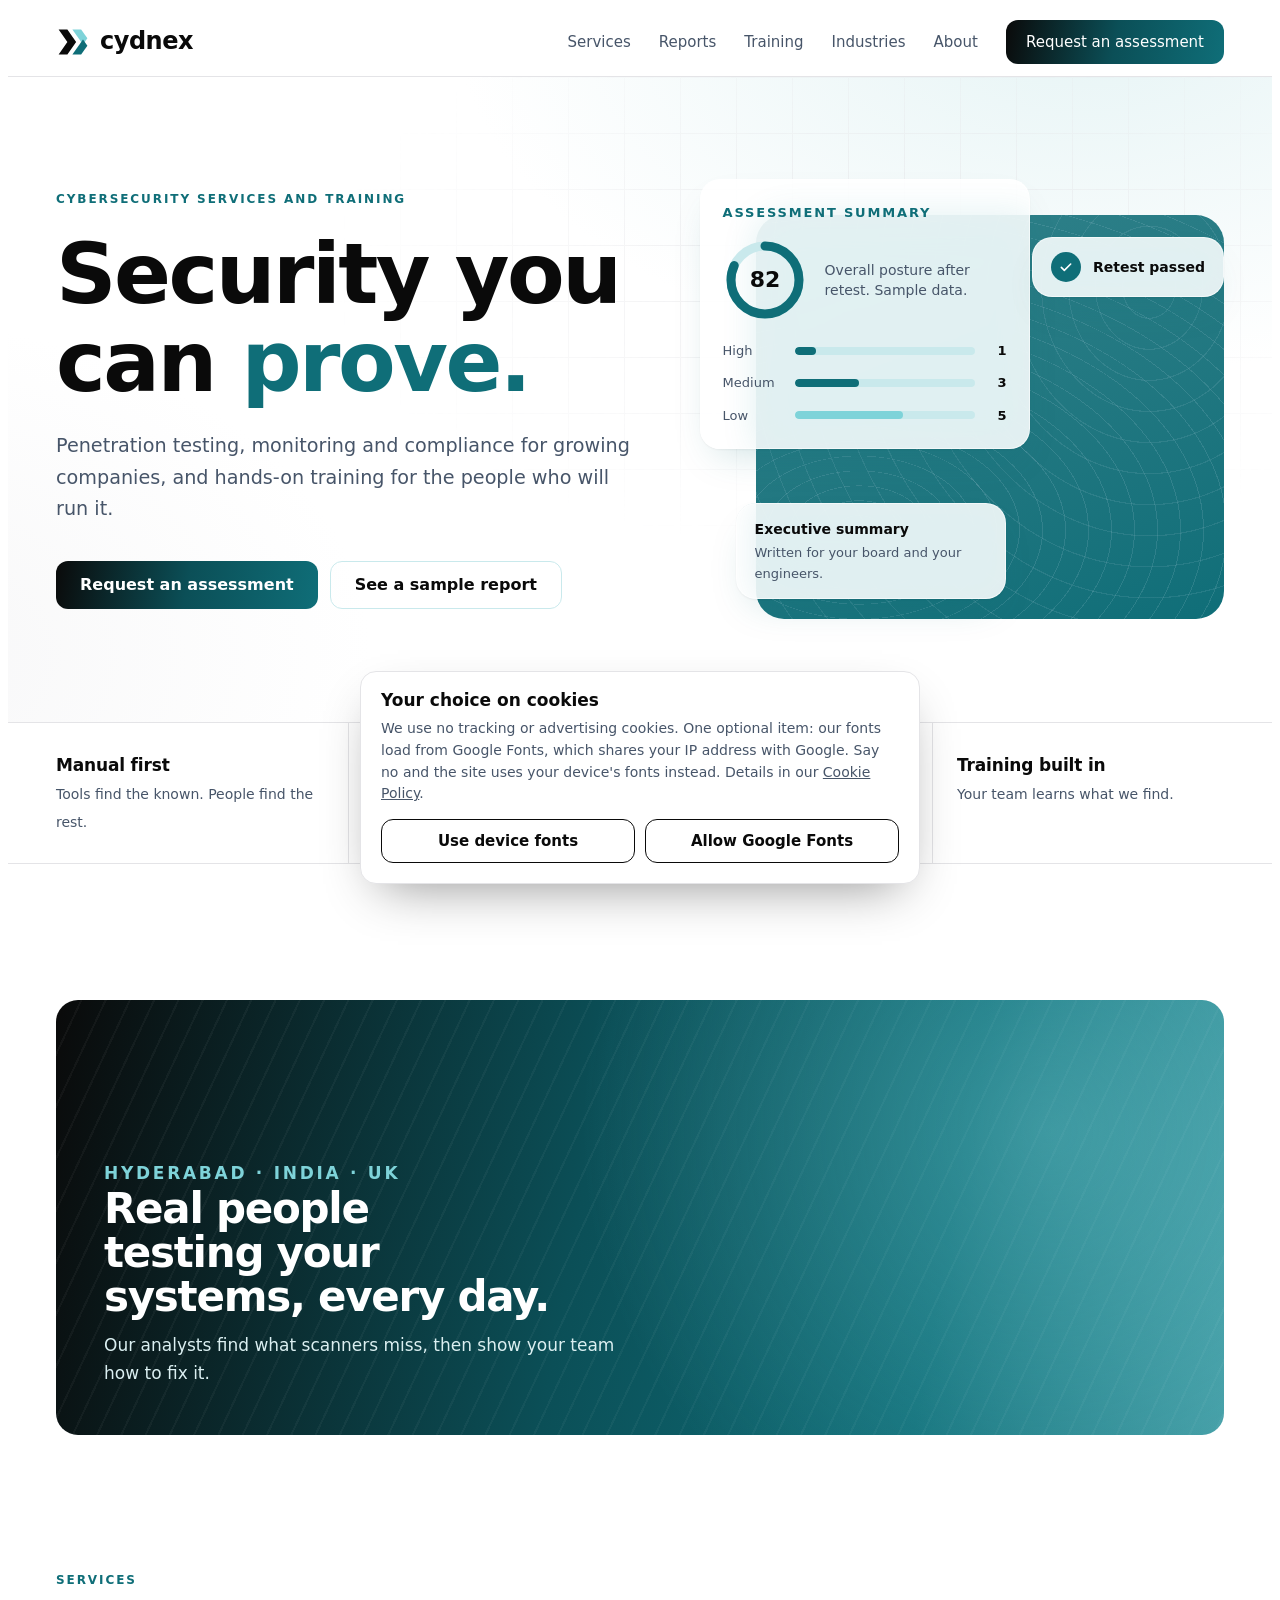
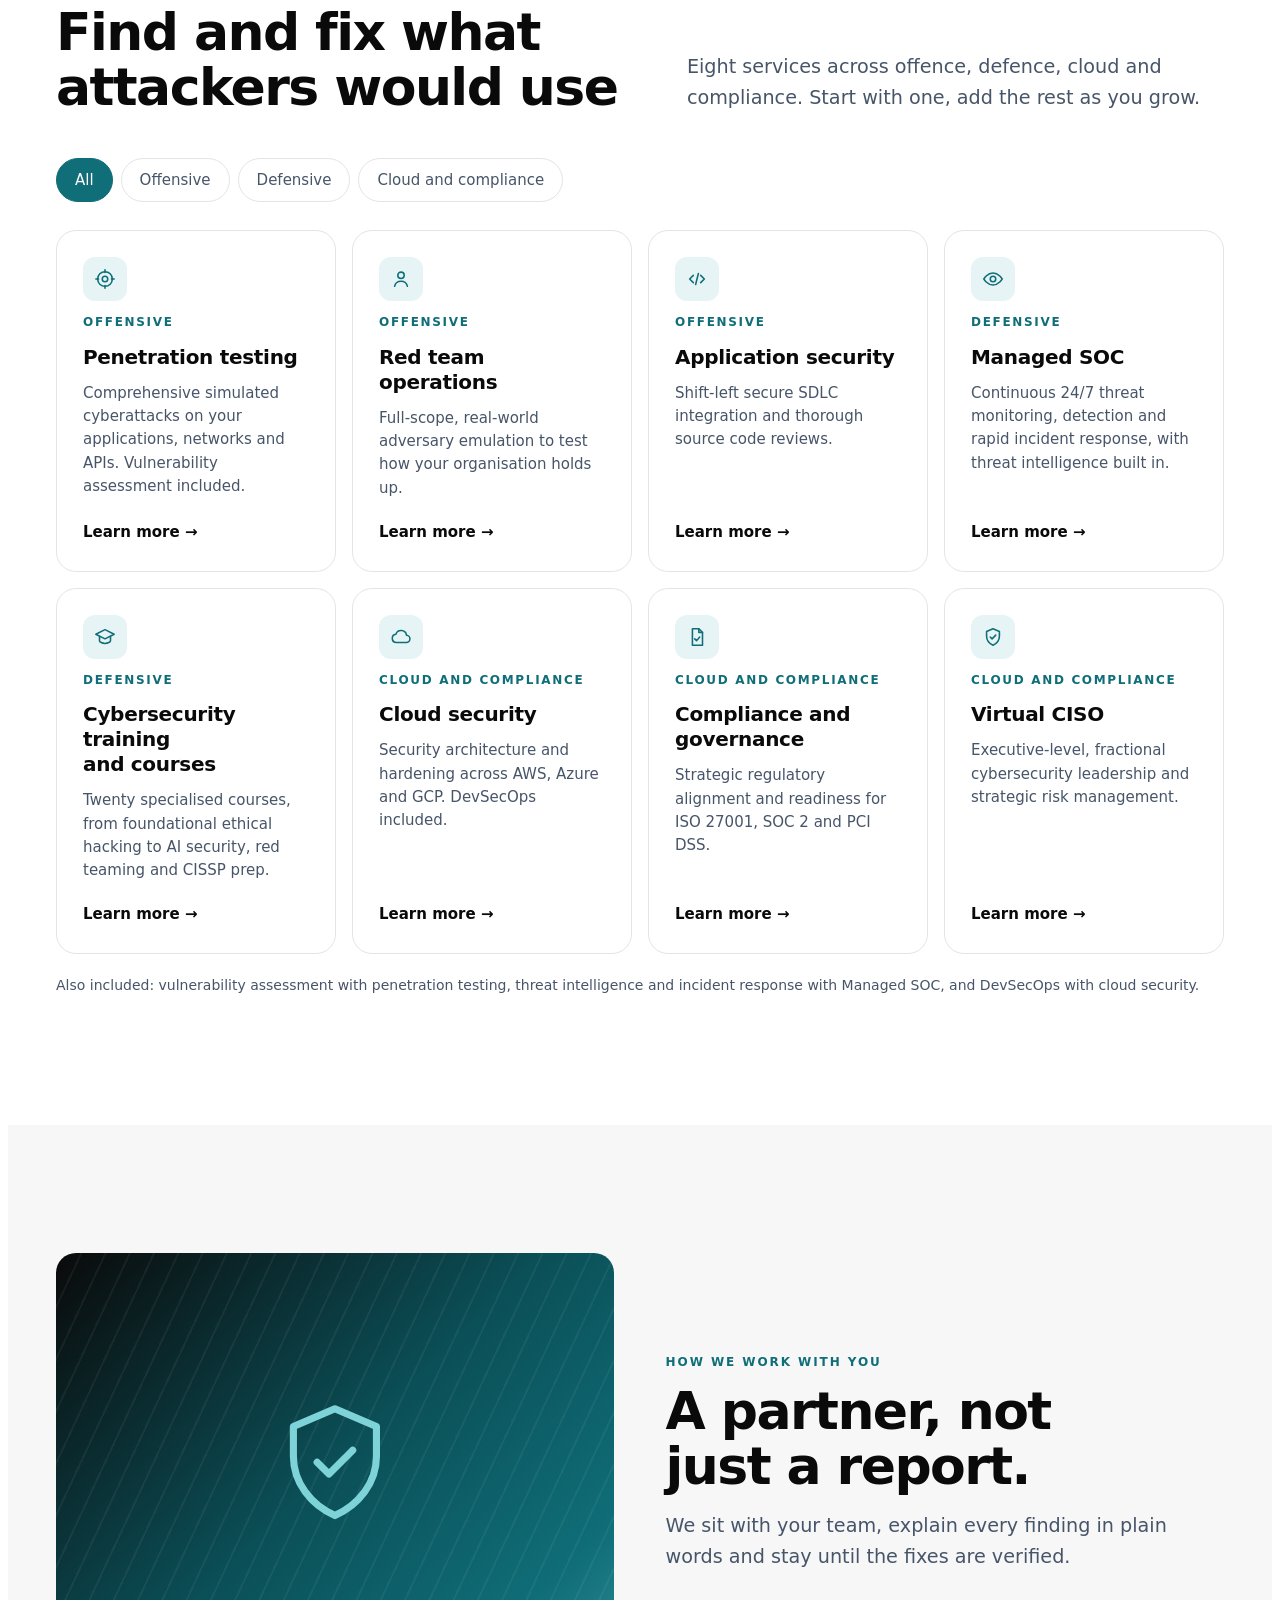
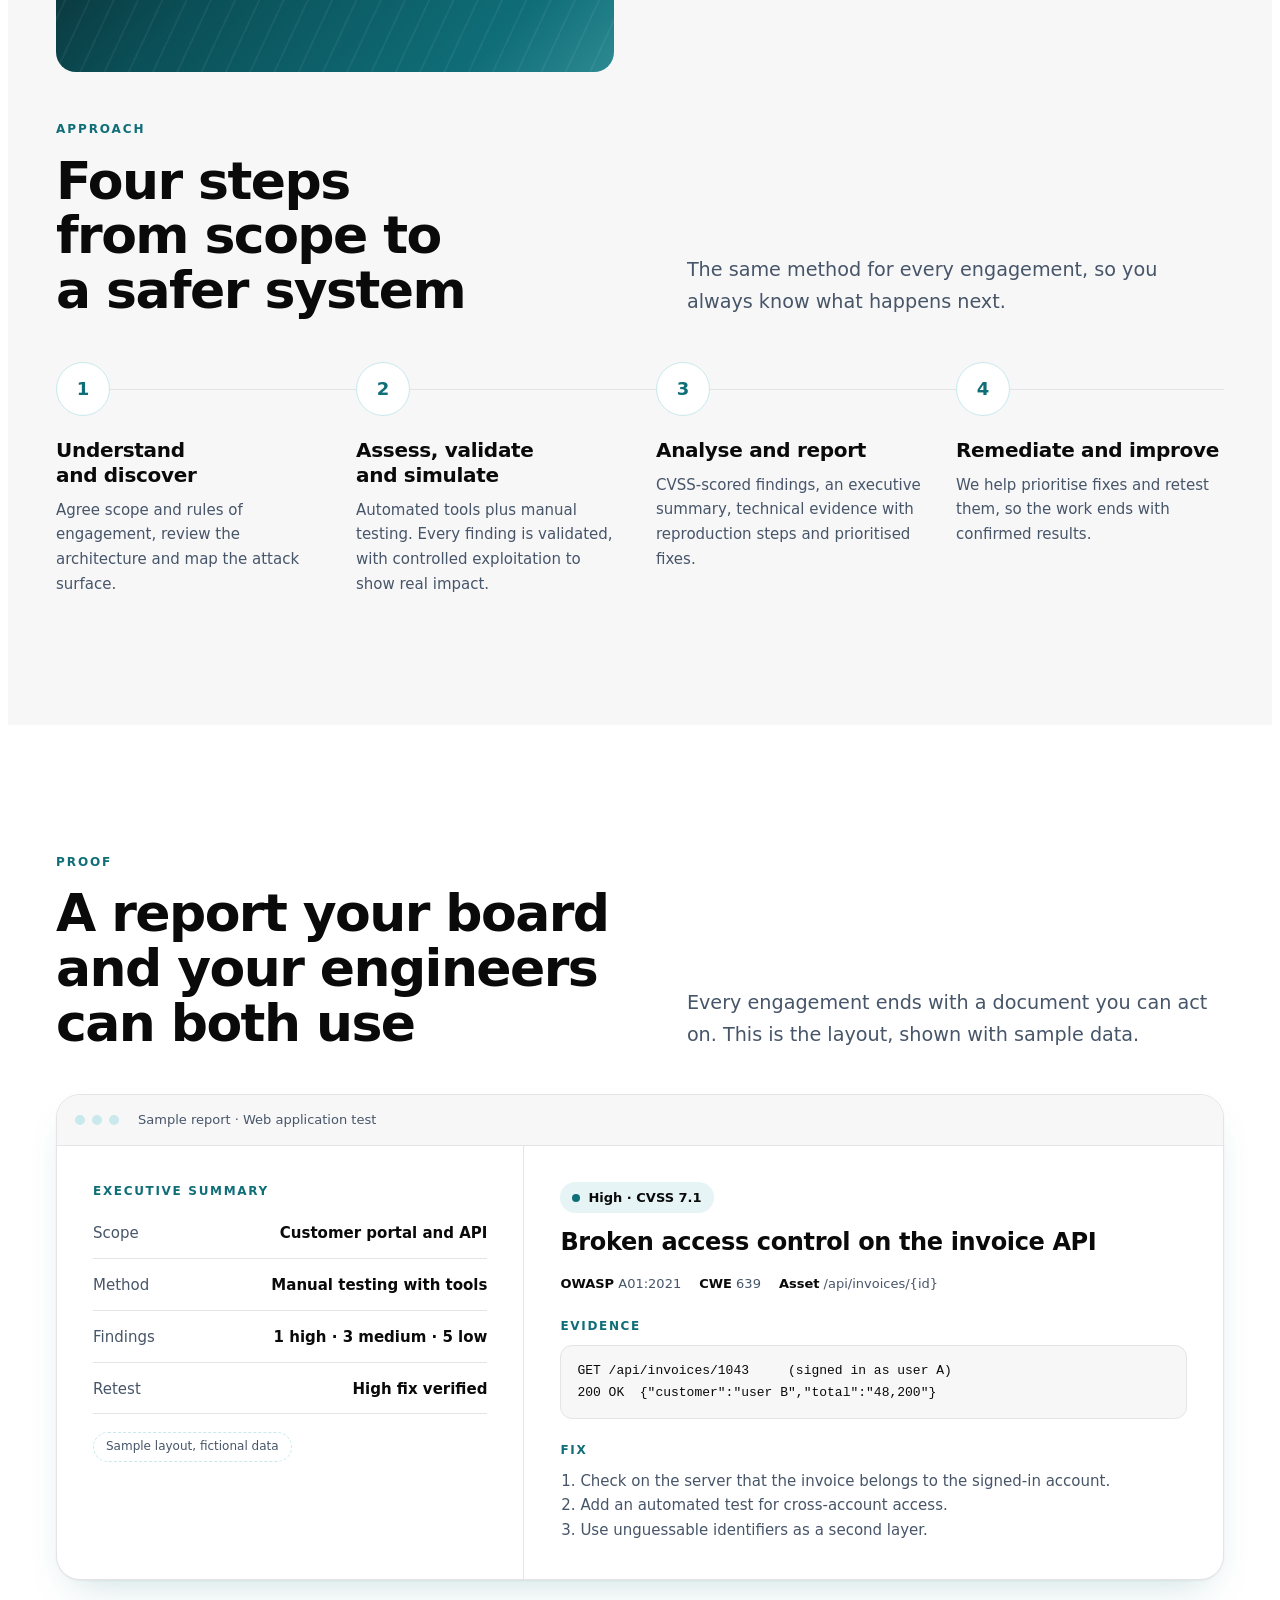
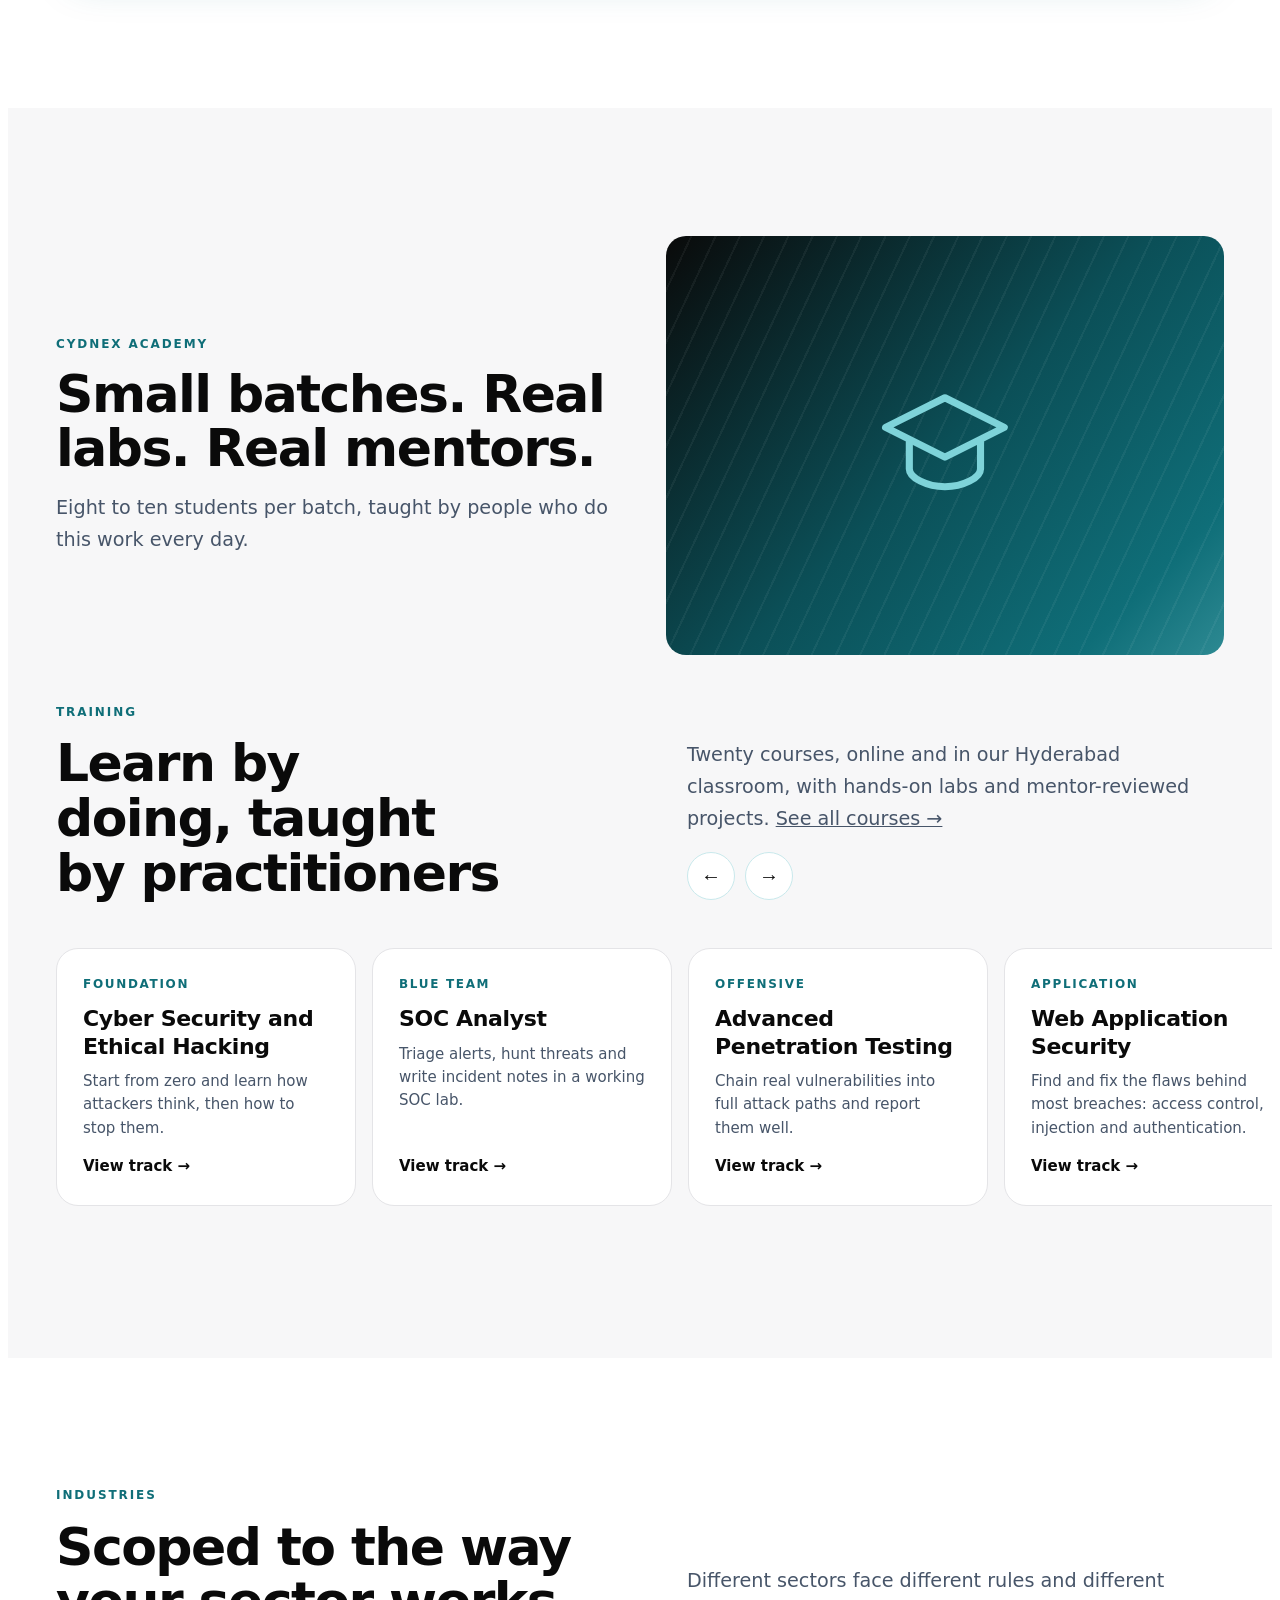
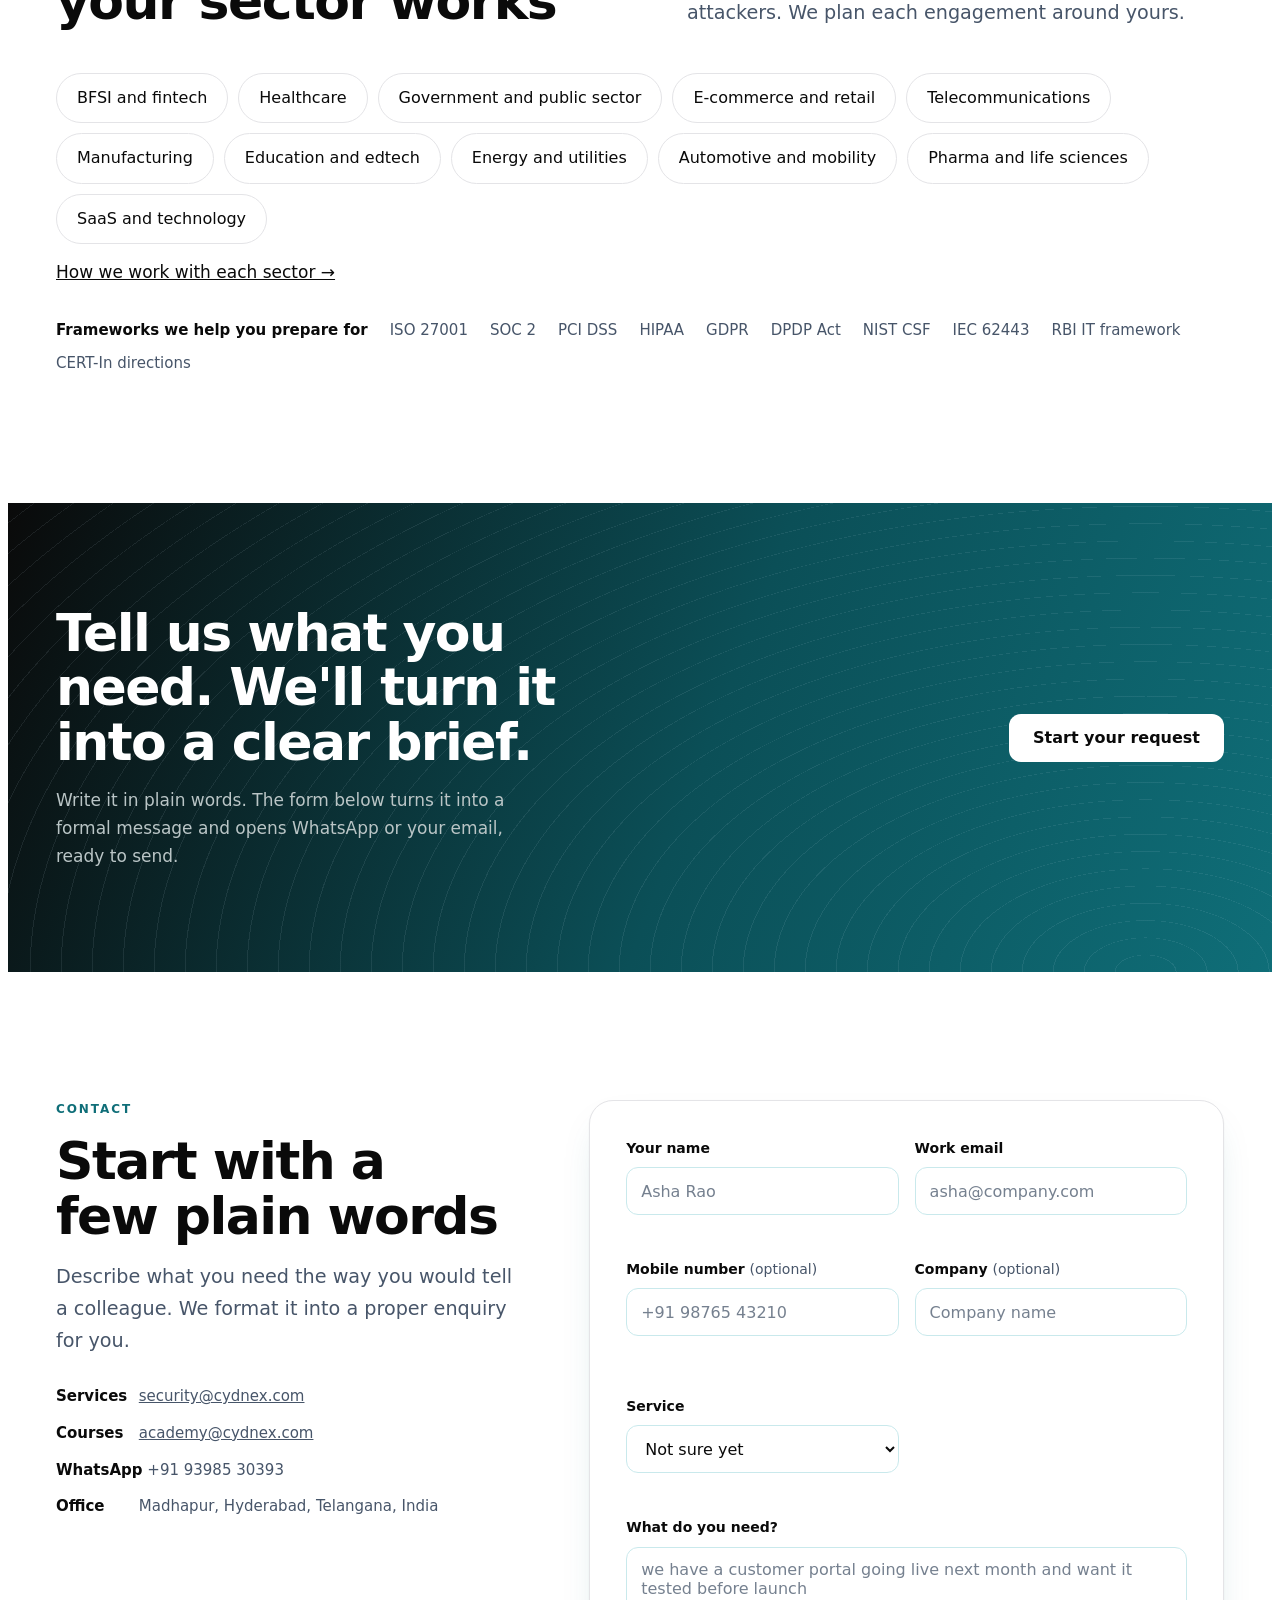
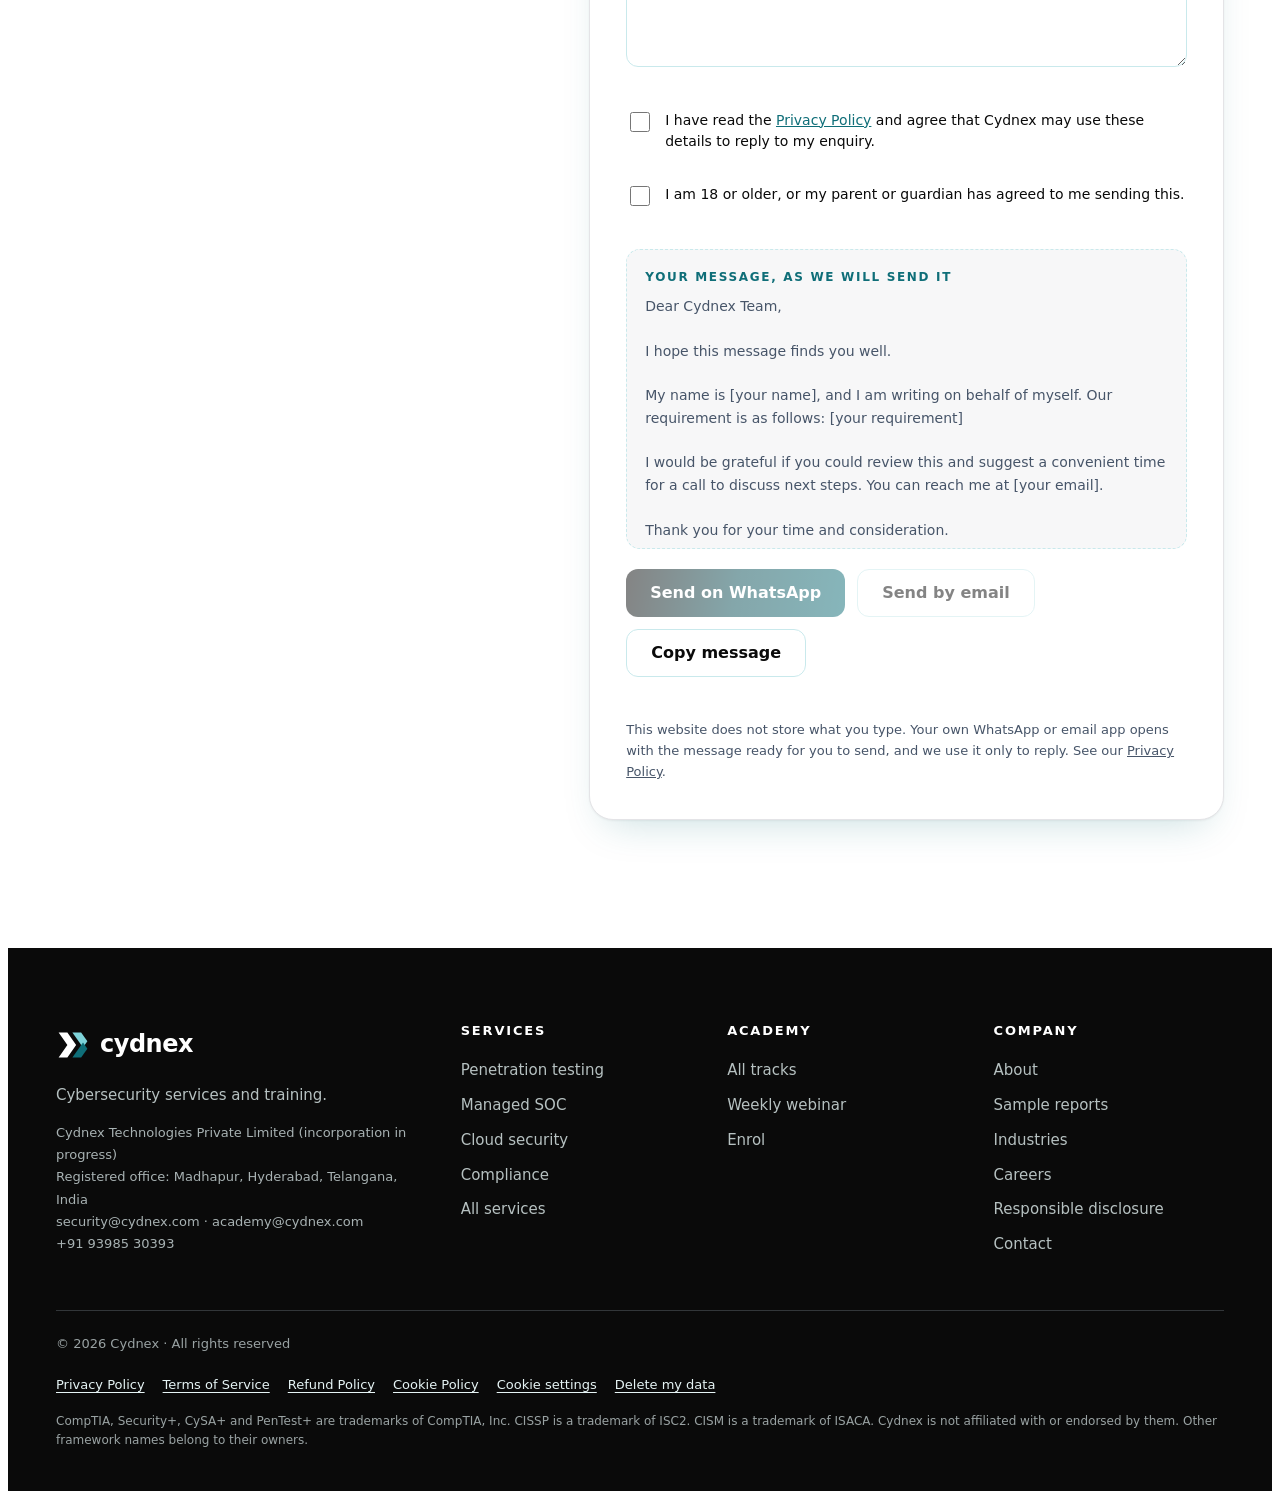
==== commit da0fc0c0: "Add optional mobile number field to contact form Co-Authored-By: Claude Fable 5 <noreply@anthropic.c" ====
--- a/index.html
+++ b/index.html
@@ -142,7 +142,8 @@
 <form class="form" id="form" novalidate>
 <div class="f2"><div class="fld"><label for="n">Your name</label><input id="n" autocomplete="name" placeholder="Asha Rao"><span class="err" id="n-e"></span></div>
 <div class="fld"><label for="e">Work email</label><input id="e" type="email" autocomplete="email" placeholder="asha@company.com"><span class="err" id="e-e"></span></div></div>
-<div class="f2"><div class="fld"><label for="c">Company <span style="font-weight:400;color:var(--mut)">(optional)</span></label><input id="c" autocomplete="organization" placeholder="Company name"><span class="err" id="c-e"></span></div>
+<div class="f2"><div class="fld"><label for="p">Mobile number <span style="font-weight:400;color:var(--mut)">(optional)</span></label><input id="p" type="tel" autocomplete="tel" inputmode="tel" placeholder="+91 98765 43210"><span class="err" id="p-e"></span></div>
+<div class="fld"><label for="c">Company <span style="font-weight:400;color:var(--mut)">(optional)</span></label><input id="c" autocomplete="organization" placeholder="Company name"><span class="err" id="c-e"></span></div>
 <div class="fld"><label for="s">Service</label><select id="s"><option value="">Not sure yet</option><option>Penetration testing</option><option>Red team operations</option><option>Application security</option><option>Managed SOC</option><option>Security training</option><option>Cloud security</option><option>Compliance and governance</option><option>Virtual CISO</option><option>Online training course</option></select><span class="err"></span></div></div>
 <div class="fld"><label for="r">What do you need?</label><textarea id="r" placeholder="we have a customer portal going live next month and want it tested before launch"></textarea><span class="err" id="r-e"></span></div>
 <div class="consent"><label class="cb"><input type="checkbox" id="pc"><span>I have read the <a href="privacy.html">Privacy Policy</a> and agree that Cydnex may use these details to reply to my enquiry.</span></label><span class="err" id="pc-e"></span>
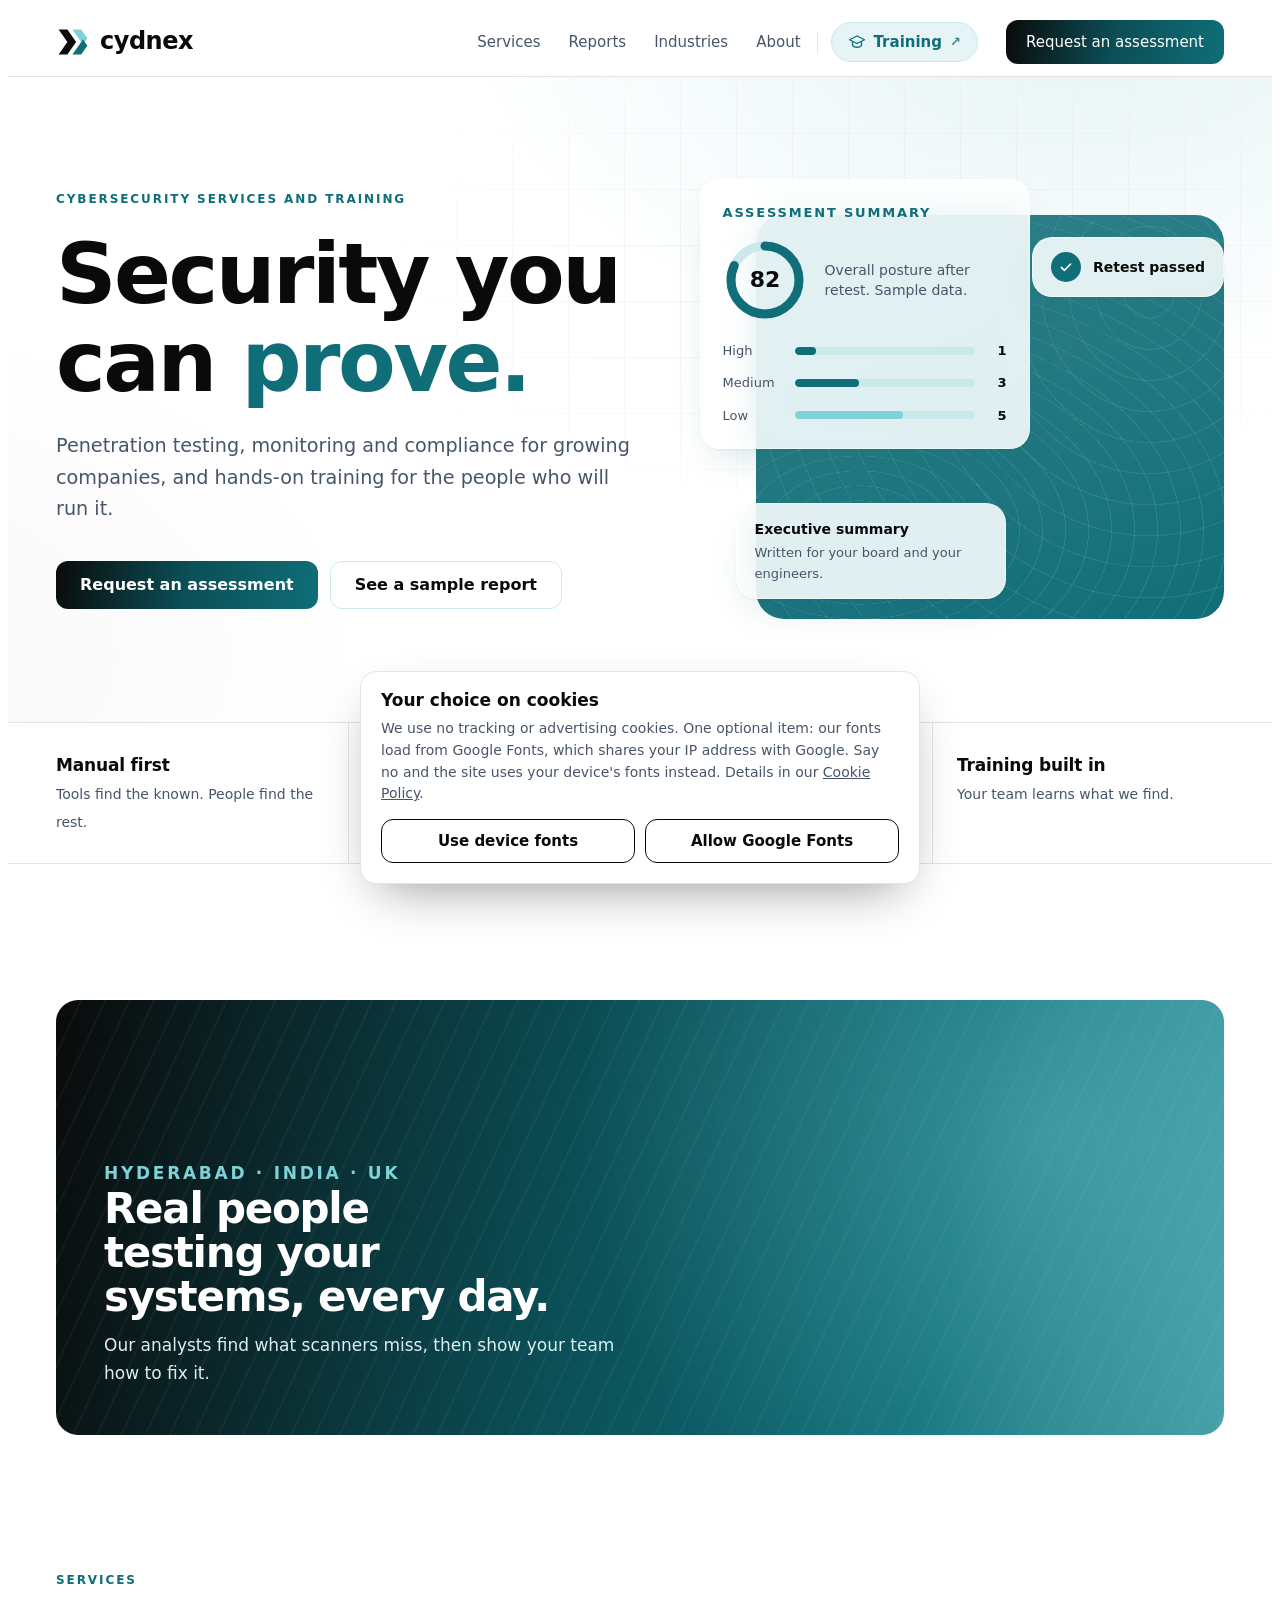
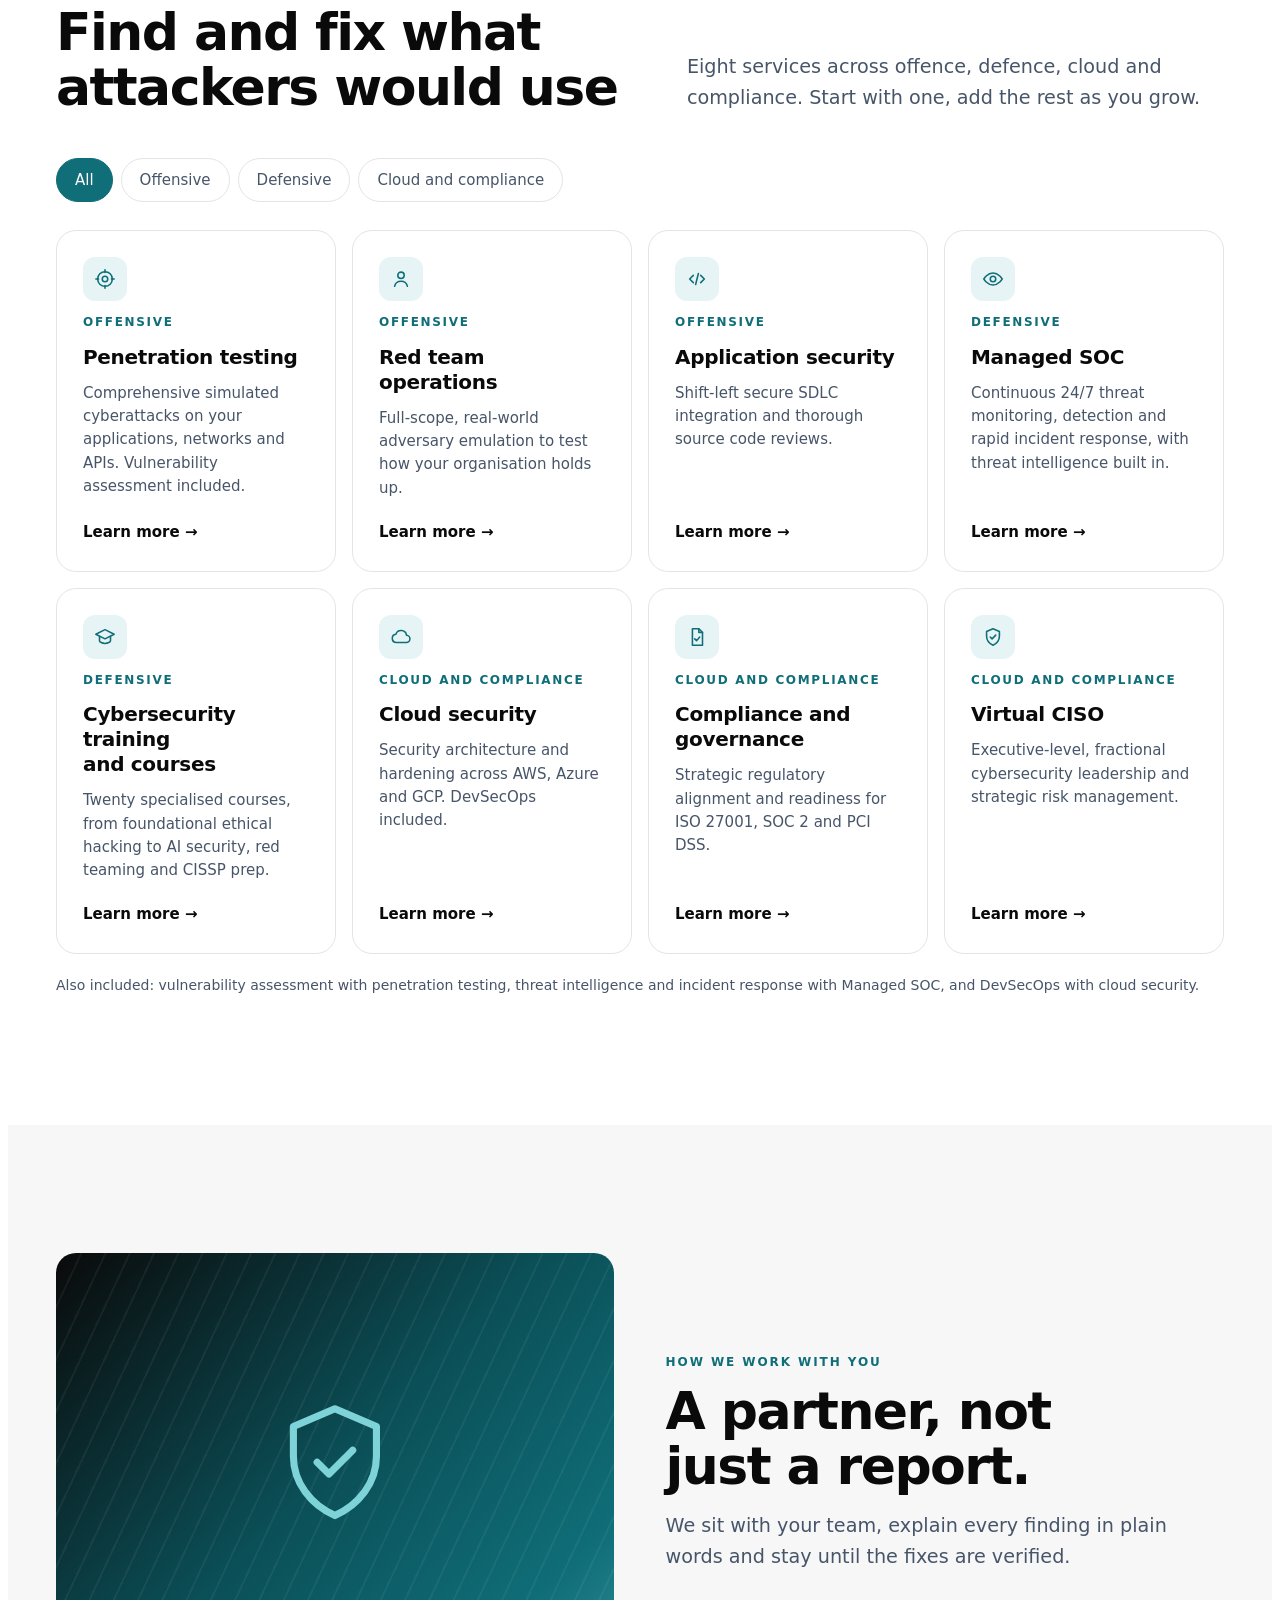
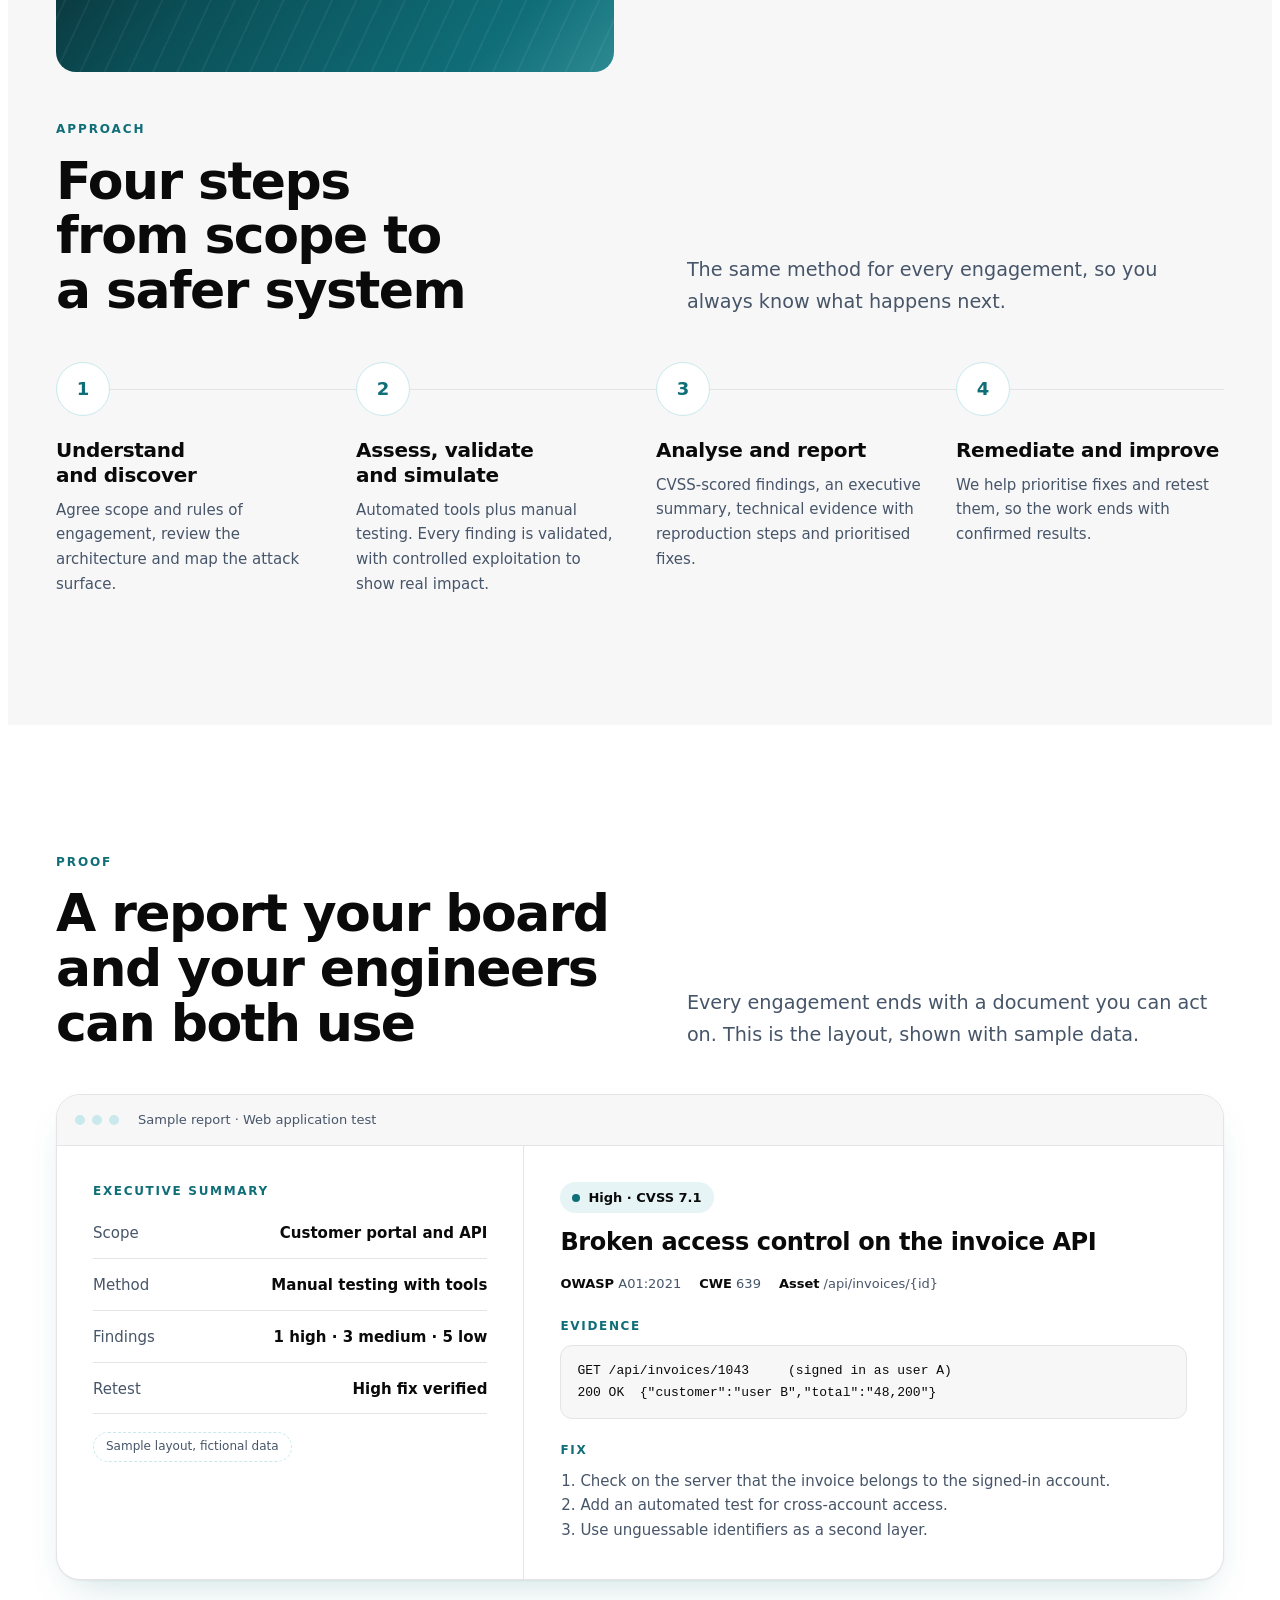
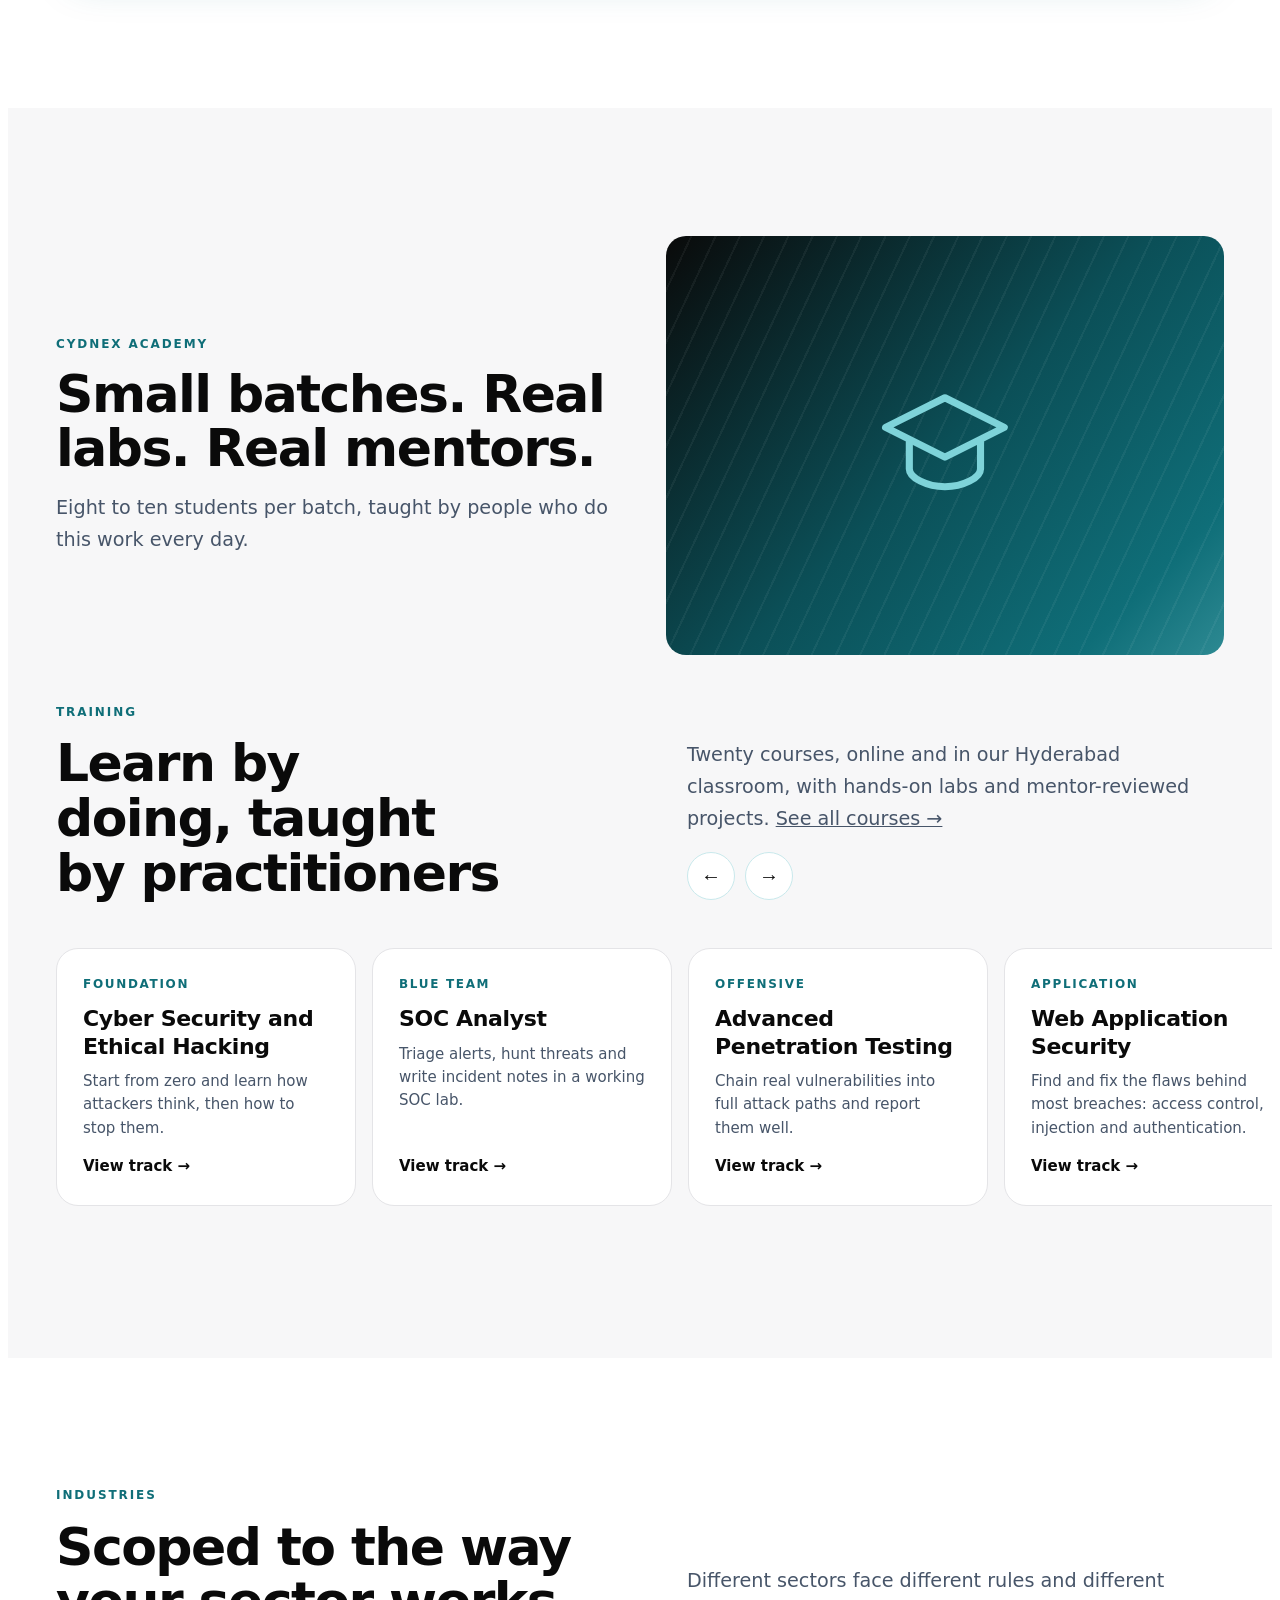
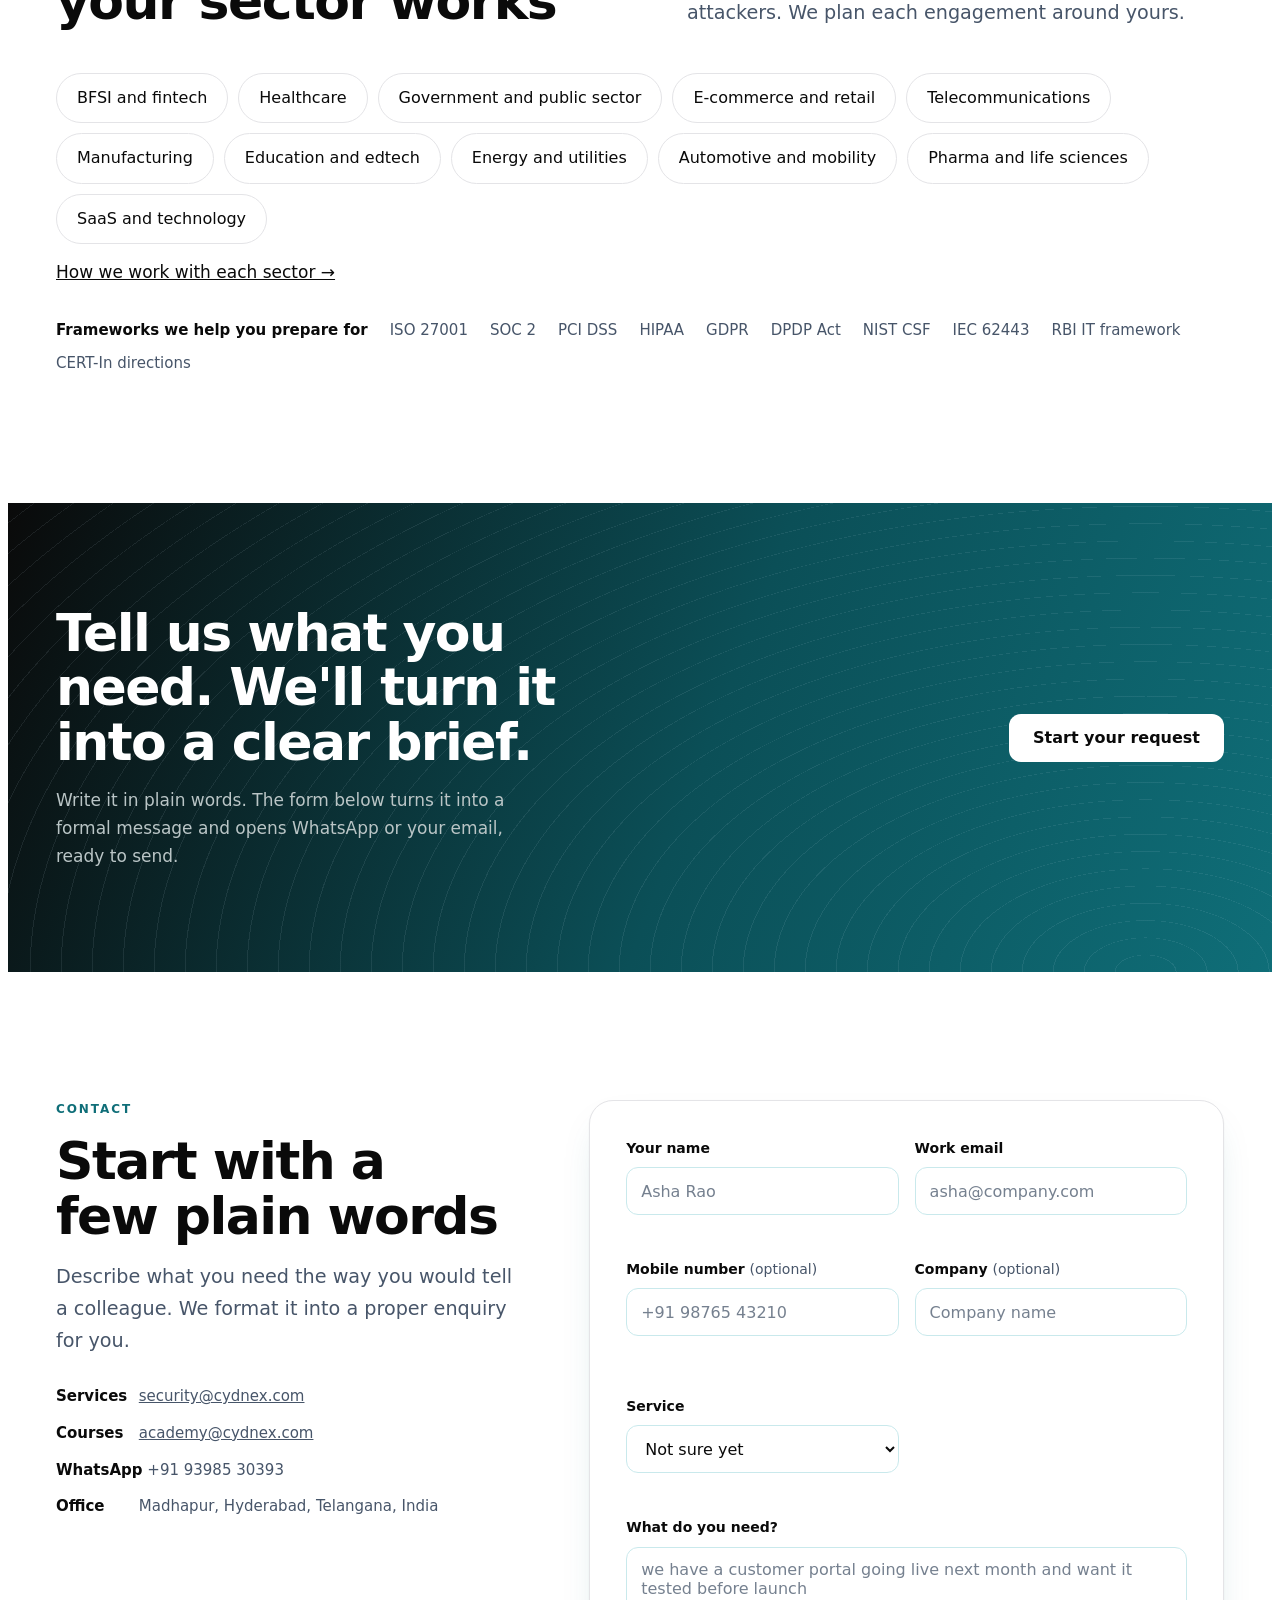
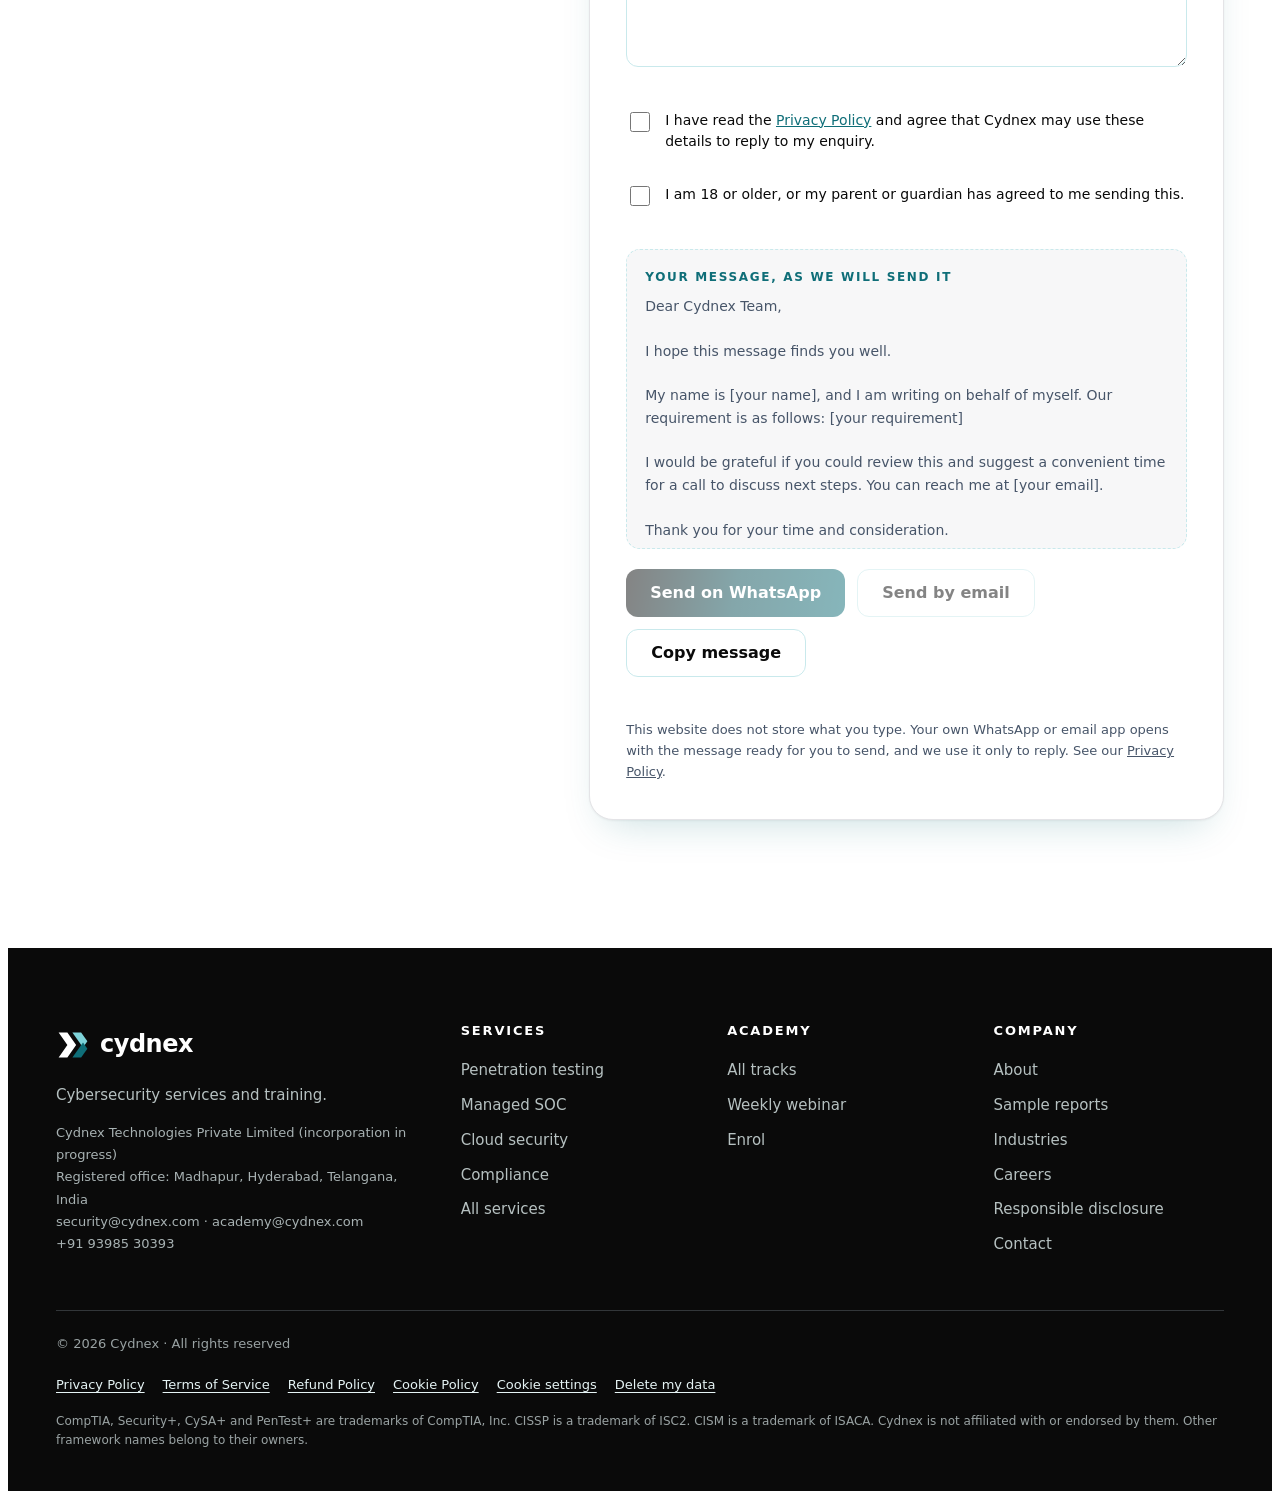
==== commit d2a7a8ba: "Make Training a distinct highlighted link in the main navigation Co-Authored-By: Claude Opus 5.5 <no" ====
--- a/index.html
+++ b/index.html
@@ -32,7 +32,8 @@
 <a class="logo" href="index.html" aria-label="Cydnex home"><svg class="xmark" viewBox="0 0 108 96" aria-hidden="true"><path class="x1" d="M8 8 H36 L64 48 L36 88 H8 L36 48 Z"/><path d="M52 8 H80 L100 36 L86 56 Z" fill="#7ED3D9"/><path d="M86 40 L100 60 L80 88 H52 Z" fill="#0F6E78"/></svg><span class="wm">cydnex</span></a>
 <button class="menu" id="menu" aria-expanded="false" aria-controls="links" aria-label="Menu"><svg width="20" height="20" viewBox="0 0 24 24" fill="none" stroke="currentColor" stroke-width="2" stroke-linecap="round"><path d="M4 7h16M4 12h16M4 17h16"/></svg></button>
 <nav class="links" id="links" aria-label="Main">
-<a href="services.html">Services</a><a href="reports.html">Reports</a><a href="training.html">Training</a><a href="industries.html">Industries</a><a href="about.html">About</a>
+<a href="services.html">Services</a><a href="reports.html">Reports</a><a href="industries.html">Industries</a><a href="about.html">About</a>
+<a class="acad-link" href="https://training.cydnex.com/" aria-label="Training: Cydnex Academy courses, opens our training site"><svg viewBox="0 0 24 24" width="18" height="18" fill="none" stroke="currentColor" stroke-width="1.8" stroke-linejoin="round" aria-hidden="true"><path d="M2 9l10-5 10 5-10 5z"/><path d="M6 11.5V16c0 1.5 3 3 6 3s6-1.5 6-3v-4.5"/></svg><span>Training</span><span class="ext" aria-hidden="true">↗</span></a>
 <a class="btn" href="index.html#contact" style="min-height:44px;padding:0 20px;font-size:15px;color:var(--btnfg)">Request an assessment</a>
 </nav></div></header>
 
@@ -74,7 +75,7 @@
 <article class="card" data-g="off"><span class="ico"><svg viewBox="0 0 24 24"><use href="#i-user"/></svg></span><small>Offensive</small><h3>Red team operations</h3><p>Full-scope, real-world adversary emulation to test how your organisation holds up.</p><a class="more" href="services.html#redteam">Learn more →</a></article>
 <article class="card" data-g="off"><span class="ico"><svg viewBox="0 0 24 24"><use href="#i-code"/></svg></span><small>Offensive</small><h3>Application security</h3><p>Shift-left secure SDLC integration and thorough source code reviews.</p><a class="more" href="services.html#appsec">Learn more →</a></article>
 <article class="card" data-g="def"><span class="ico"><svg viewBox="0 0 24 24"><use href="#i-eye"/></svg></span><small>Defensive</small><h3>Managed SOC</h3><p>Continuous 24/7 threat monitoring, detection and rapid incident response, with threat intelligence built in.</p><a class="more" href="services.html#soc">Learn more →</a></article>
-<article class="card" data-g="def"><span class="ico"><svg viewBox="0 0 24 24"><use href="#i-cap"/></svg></span><small>Defensive</small><h3>Cybersecurity training and courses</h3><p>Twenty specialised courses, from foundational ethical hacking to AI security, red teaming and CISSP prep.</p><a class="more" href="training.html">Learn more →</a></article>
+<article class="card" data-g="def"><span class="ico"><svg viewBox="0 0 24 24"><use href="#i-cap"/></svg></span><small>Defensive</small><h3>Cybersecurity training and courses</h3><p>Twenty specialised courses, from foundational ethical hacking to AI security, red teaming and CISSP prep.</p><a class="more" href="https://training.cydnex.com/">Learn more →</a></article>
 <article class="card" data-g="cloud"><span class="ico"><svg viewBox="0 0 24 24"><use href="#i-cloud"/></svg></span><small>Cloud and compliance</small><h3>Cloud security</h3><p>Security architecture and hardening across AWS, Azure and GCP. DevSecOps included.</p><a class="more" href="services.html#cloud">Learn more →</a></article>
 <article class="card" data-g="cloud"><span class="ico"><svg viewBox="0 0 24 24"><use href="#i-doc"/></svg></span><small>Cloud and compliance</small><h3>Compliance and governance</h3><p>Strategic regulatory alignment and readiness for ISO 27001, SOC 2 and PCI DSS.</p><a class="more" href="services.html#compliance">Learn more →</a></article>
 <article class="card" data-g="cloud"><span class="ico"><svg viewBox="0 0 24 24"><use href="#i-shield"/></svg></span><small>Cloud and compliance</small><h3>Virtual CISO</h3><p>Executive-level, fractional cybersecurity leadership and strategic risk management.</p><a class="more" href="services.html#vciso">Learn more →</a></article>
@@ -112,17 +113,17 @@
 </div></div></div></section>
 
 <section class="sec alt" id="training"><div class="wrap"><div class="split"><div><p class="eyebrow">Cydnex Academy</p><h2 style="margin-top:12px">Small batches. Real labs. Real mentors.</h2><p class="lede" style="margin-top:16px">Eight to ten students per batch, taught by people who do this work every day.</p></div><div class="gpanel" aria-hidden="true"><svg viewBox="0 0 24 24"><use href="#i-cap"/></svg></div></div>
-<div class="head"><div><p class="eyebrow">Training</p><h2>Learn by doing, taught by practitioners</h2></div><div style="display:grid;gap:18px;justify-items:start"><p class="lede">Twenty courses, online and in our Hyderabad classroom, with hands-on labs and mentor-reviewed projects. <a href="training.html">See all courses →</a></p><div class="railnav"><button id="prev" aria-label="Previous tracks">←</button><button id="next" aria-label="Next tracks">→</button></div></div></div></div>
+<div class="head"><div><p class="eyebrow">Training</p><h2>Learn by doing, taught by practitioners</h2></div><div style="display:grid;gap:18px;justify-items:start"><p class="lede">Twenty courses, online and in our Hyderabad classroom, with hands-on labs and mentor-reviewed projects. <a href="https://training.cydnex.com/">See all courses →</a></p><div class="railnav"><button id="prev" aria-label="Previous tracks">←</button><button id="next" aria-label="Next tracks">→</button></div></div></div></div>
 <div class="rail" id="rail" tabindex="0" aria-label="Training tracks, scroll sideways">
-<article class="course"><small>Foundation</small><h3>Cyber Security and Ethical Hacking</h3><p>Start from zero and learn how attackers think, then how to stop them.</p><a class="go" href="#contact">View track →</a></article>
-<article class="course"><small>Blue team</small><h3>SOC Analyst</h3><p>Triage alerts, hunt threats and write incident notes in a working SOC lab.</p><a class="go" href="#contact">View track →</a></article>
-<article class="course"><small>Offensive</small><h3>Advanced Penetration Testing</h3><p>Chain real vulnerabilities into full attack paths and report them well.</p><a class="go" href="#contact">View track →</a></article>
-<article class="course"><small>Application</small><h3>Web Application Security</h3><p>Find and fix the flaws behind most breaches: access control, injection and authentication.</p><a class="go" href="#contact">View track →</a></article>
-<article class="course"><small>Offensive</small><h3>Bug Bounty and Bug Hunting</h3><p>Recon, triage and write reports that programmes accept.</p><a class="go" href="#contact">View track →</a></article>
-<article class="course"><small>Response</small><h3>Digital Forensics and Incident Response</h3><p>Collect evidence, reconstruct an intrusion and lead the response.</p><a class="go" href="#contact">View track →</a></article>
-<article class="course"><small>Cloud</small><h3>Cloud Security (AWS and Azure)</h3><p>Secure identities, networks and storage in the two biggest clouds.</p><a class="go" href="#contact">View track →</a></article>
-<article class="course"><small>Certification</small><h3>Security+ Exam Prep</h3><p>Cover the exam domains with practice questions and labs.</p><a class="go" href="#contact">View track →</a></article>
-<article class="course live"><small>Free</small><h3>Weekly live webinar</h3><p>A free session on a current attack or career topic. Ask your questions live.</p><a class="go" href="#contact">Reserve a seat →</a></article>
+<article class="course"><small>Foundation</small><h3>Cyber Security and Ethical Hacking</h3><p>Start from zero and learn how attackers think, then how to stop them.</p><a class="go" href="https://training.cydnex.com/#courses">View track →</a></article>
+<article class="course"><small>Blue team</small><h3>SOC Analyst</h3><p>Triage alerts, hunt threats and write incident notes in a working SOC lab.</p><a class="go" href="https://training.cydnex.com/#courses">View track →</a></article>
+<article class="course"><small>Offensive</small><h3>Advanced Penetration Testing</h3><p>Chain real vulnerabilities into full attack paths and report them well.</p><a class="go" href="https://training.cydnex.com/#courses">View track →</a></article>
+<article class="course"><small>Application</small><h3>Web Application Security</h3><p>Find and fix the flaws behind most breaches: access control, injection and authentication.</p><a class="go" href="https://training.cydnex.com/#courses">View track →</a></article>
+<article class="course"><small>Offensive</small><h3>Bug Bounty and Bug Hunting</h3><p>Recon, triage and write reports that programmes accept.</p><a class="go" href="https://training.cydnex.com/#courses">View track →</a></article>
+<article class="course"><small>Response</small><h3>Digital Forensics and Incident Response</h3><p>Collect evidence, reconstruct an intrusion and lead the response.</p><a class="go" href="https://training.cydnex.com/#courses">View track →</a></article>
+<article class="course"><small>Cloud</small><h3>Cloud Security (AWS and Azure)</h3><p>Secure identities, networks and storage in the two biggest clouds.</p><a class="go" href="https://training.cydnex.com/#courses">View track →</a></article>
+<article class="course"><small>Certification</small><h3>Security+ Exam Prep</h3><p>Cover the exam domains with practice questions and labs.</p><a class="go" href="https://training.cydnex.com/#courses">View track →</a></article>
+<article class="course live"><small>Free</small><h3>Weekly live webinar</h3><p>A free session on a current attack or career topic. Ask your questions live.</p><a class="go" href="https://training.cydnex.com/#webinar">Reserve a seat →</a></article>
 </div></section>
 
 <section class="sec" id="industries"><div class="wrap">
@@ -144,7 +145,7 @@
 <div class="fld"><label for="e">Work email</label><input id="e" type="email" autocomplete="email" placeholder="asha@company.com"><span class="err" id="e-e"></span></div></div>
 <div class="f2"><div class="fld"><label for="p">Mobile number <span style="font-weight:400;color:var(--mut)">(optional)</span></label><input id="p" type="tel" autocomplete="tel" inputmode="tel" placeholder="+91 98765 43210"><span class="err" id="p-e"></span></div>
 <div class="fld"><label for="c">Company <span style="font-weight:400;color:var(--mut)">(optional)</span></label><input id="c" autocomplete="organization" placeholder="Company name"><span class="err" id="c-e"></span></div>
-<div class="fld"><label for="s">Service</label><select id="s"><option value="">Not sure yet</option><option>Penetration testing</option><option>Red team operations</option><option>Application security</option><option>Managed SOC</option><option>Security training</option><option>Cloud security</option><option>Compliance and governance</option><option>Virtual CISO</option><option>Online training course</option></select><span class="err"></span></div></div>
+<div class="fld"><label for="s">Service</label><select id="s"><option value="">Not sure yet</option><option>Penetration testing</option><option>Red team operations</option><option>Application security</option><option>Managed SOC</option><option>Security training</option><option>Cloud security</option><option>Compliance and governance</option><option>Virtual CISO</option></select><span class="err"></span></div></div>
 <div class="fld"><label for="r">What do you need?</label><textarea id="r" placeholder="we have a customer portal going live next month and want it tested before launch"></textarea><span class="err" id="r-e"></span></div>
 <div class="consent"><label class="cb"><input type="checkbox" id="pc"><span>I have read the <a href="privacy.html">Privacy Policy</a> and agree that Cydnex may use these details to reply to my enquiry.</span></label><span class="err" id="pc-e"></span>
 <label class="cb"><input type="checkbox" id="ag"><span>I am 18 or older, or my parent or guardian has agreed to me sending this.</span></label><span class="err" id="ag-e"></span></div>
@@ -158,7 +159,7 @@
 <footer><div class="wrap"><div class="cols">
 <div><a class="logo" href="index.html"><svg class="xmark" viewBox="0 0 108 96" aria-hidden="true"><path class="x1" d="M8 8 H36 L64 48 L36 88 H8 L36 48 Z"/><path d="M52 8 H80 L100 36 L86 56 Z" fill="#7ED3D9"/><path d="M86 40 L100 60 L80 88 H52 Z" fill="#0F6E78"/></svg><span class="wm">cydnex</span></a><p style="max-width:36ch;color:color-mix(in srgb,var(--bandfg) 78%,var(--band))">Cybersecurity services and training.</p><address class="biz">Cydnex Technologies Private Limited (incorporation in progress)<br>Registered office: Madhapur, Hyderabad, Telangana, India<br><a href="mailto:security@cydnex.com">security@cydnex.com</a> · <a href="mailto:academy@cydnex.com">academy@cydnex.com</a><br><a href="tel:+919398530393">+91 93985 30393</a></address></div>
 <div><b>Services</b><a href="services.html#pentest">Penetration testing</a><a href="services.html#soc">Managed SOC</a><a href="services.html#cloud">Cloud security</a><a href="services.html#compliance">Compliance</a><a href="services.html">All services</a></div>
-<div><b>Academy</b><a href="training.html">All tracks</a><a href="training.html#webinar">Weekly webinar</a><a href="index.html?service=Online%20training%20course#contact">Enrol</a></div>
+<div><b>Academy</b><a href="https://training.cydnex.com/">All tracks</a><a href="https://training.cydnex.com/#webinar">Weekly webinar</a><a href="https://training.cydnex.com/#enquire">Enrol</a></div>
 <div><b>Company</b><a href="about.html">About</a><a href="reports.html">Sample reports</a><a href="industries.html">Industries</a><a href="careers.html">Careers</a><a href="disclosure.html">Responsible disclosure</a><a href="index.html#contact">Contact</a></div></div>
 <p class="legal">© 2026 <span data-b>Cydnex</span> · All rights reserved</p><nav class="legal-links" aria-label="Legal"><a href="privacy.html">Privacy Policy</a><a href="terms.html">Terms of Service</a><a href="refund.html">Refund Policy</a><a href="cookies.html">Cookie Policy</a><button type="button" id="cset">Cookie settings</button><a href="privacy.html#delete">Delete my data</a></nav><p class="tm">CompTIA, Security+, CySA+ and PenTest+ are trademarks of CompTIA, Inc. CISSP is a trademark of ISC2. CISM is a trademark of ISACA. Cydnex is not affiliated with or endorsed by them. Other framework names belong to their owners.</p></div></footer>
 
--- a/styles.css
+++ b/styles.css
@@ -295,3 +295,11 @@
 @media(max-width:820px){.detail{grid-template-columns:1fr}.cols2{grid-template-columns:1fr}}
 @media(max-width:560px){.cgrid,.people,.facts4{grid-template-columns:1fr}}
 .cgrid.c4{grid-template-columns:repeat(4,minmax(0,1fr))}@media(max-width:1100px){.cgrid.c4{grid-template-columns:repeat(2,minmax(0,1fr))}}@media(max-width:560px){.cgrid.c4{grid-template-columns:1fr}}
+
+/* Training: its own highlighted link, set apart from the service pages */
+.links a.acad-link{display:inline-flex;align-items:center;gap:8px;position:relative;margin-left:2px;padding:0 16px;min-height:40px;border-radius:99px;background:var(--bg3);border:1px solid var(--ice2);color:var(--blue);font-weight:600}
+.links a.acad-link::before{content:"";position:absolute;left:-15px;top:50%;width:1px;height:22px;background:var(--line);transform:translateY(-50%)}
+.links a.acad-link:hover{color:var(--blue);border-color:var(--blue);background:color-mix(in srgb,var(--bg3) 70%,#7ed3d9)}
+.links a.acad-link .ext{font-size:13px;opacity:.8}
+.links a.acad-link:focus-visible{outline:3px solid var(--blue);outline-offset:3px}
+@media(max-width:860px){.links a.acad-link{margin:14px 0 0;justify-content:center;min-height:48px;border-bottom:1px solid var(--ice2);font-size:17px}.links a.acad-link::before{display:none}.links .acad-link+.btn{margin-top:10px}}
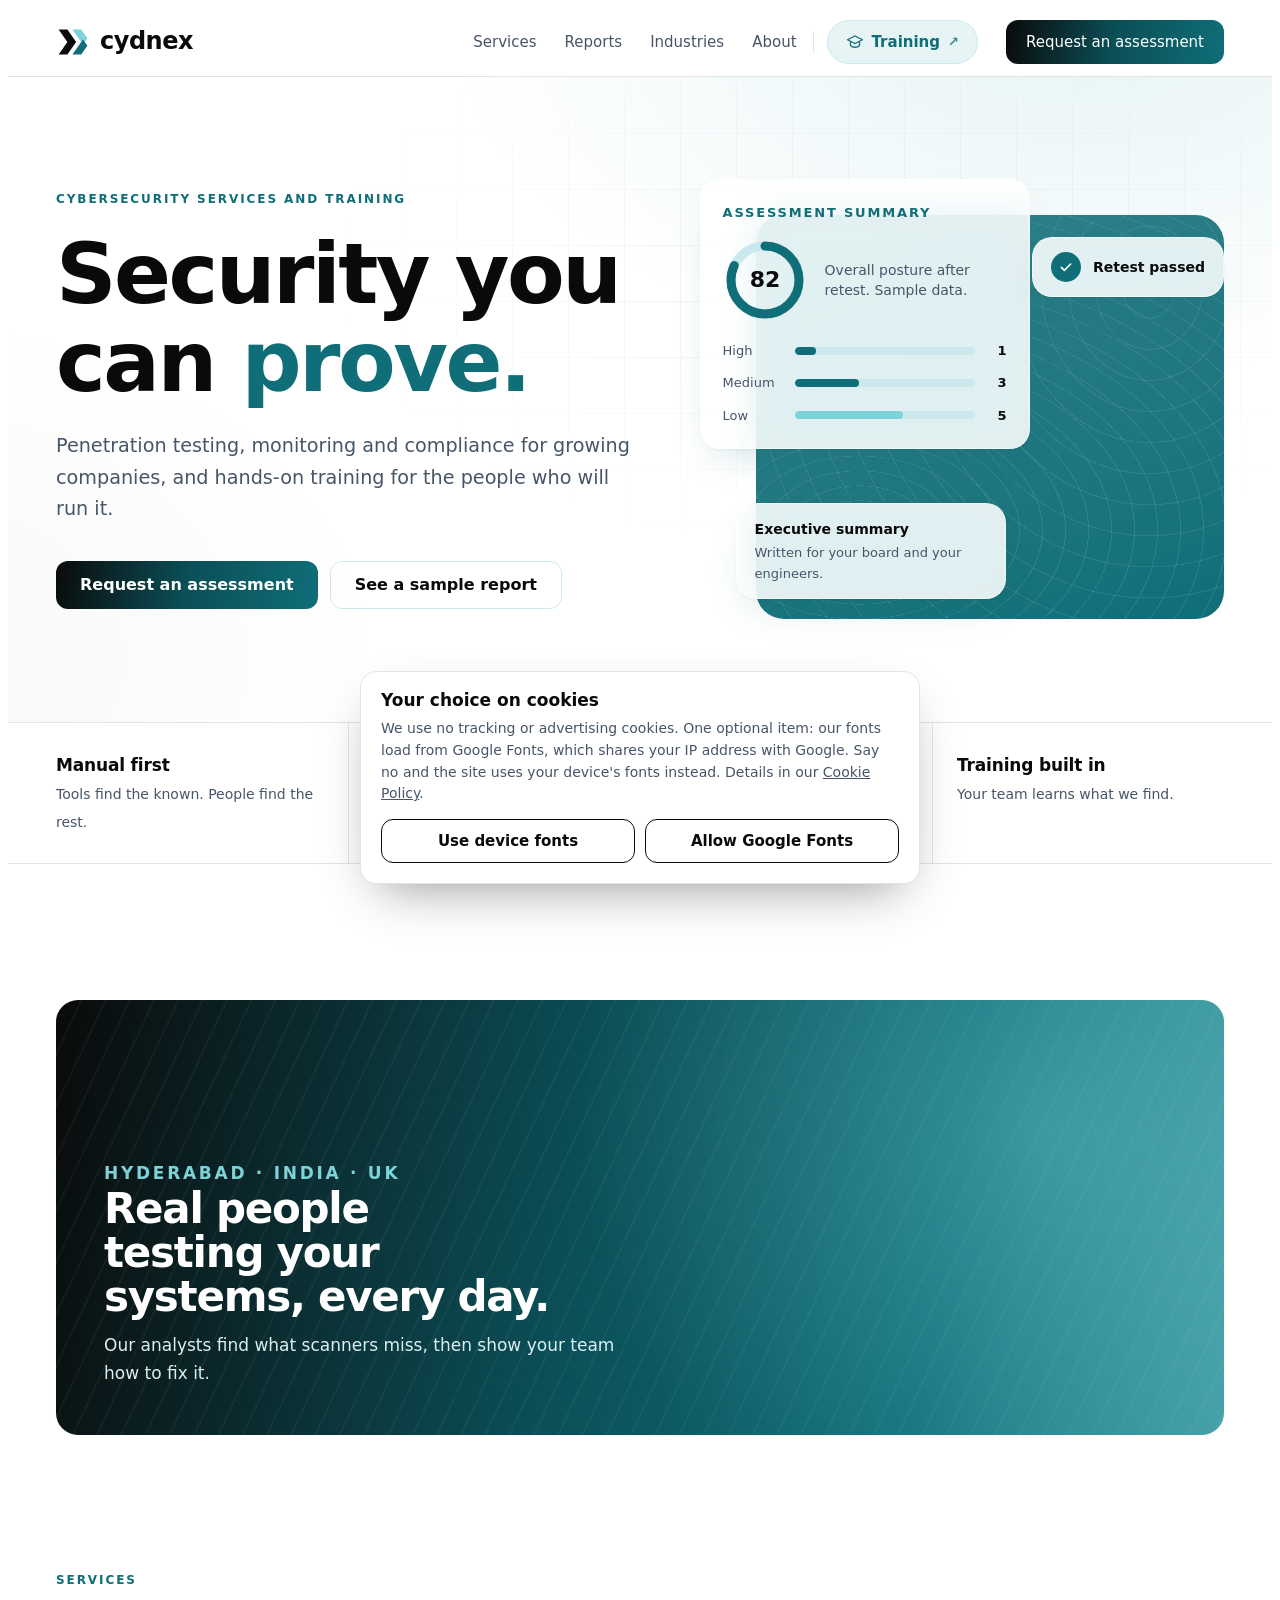
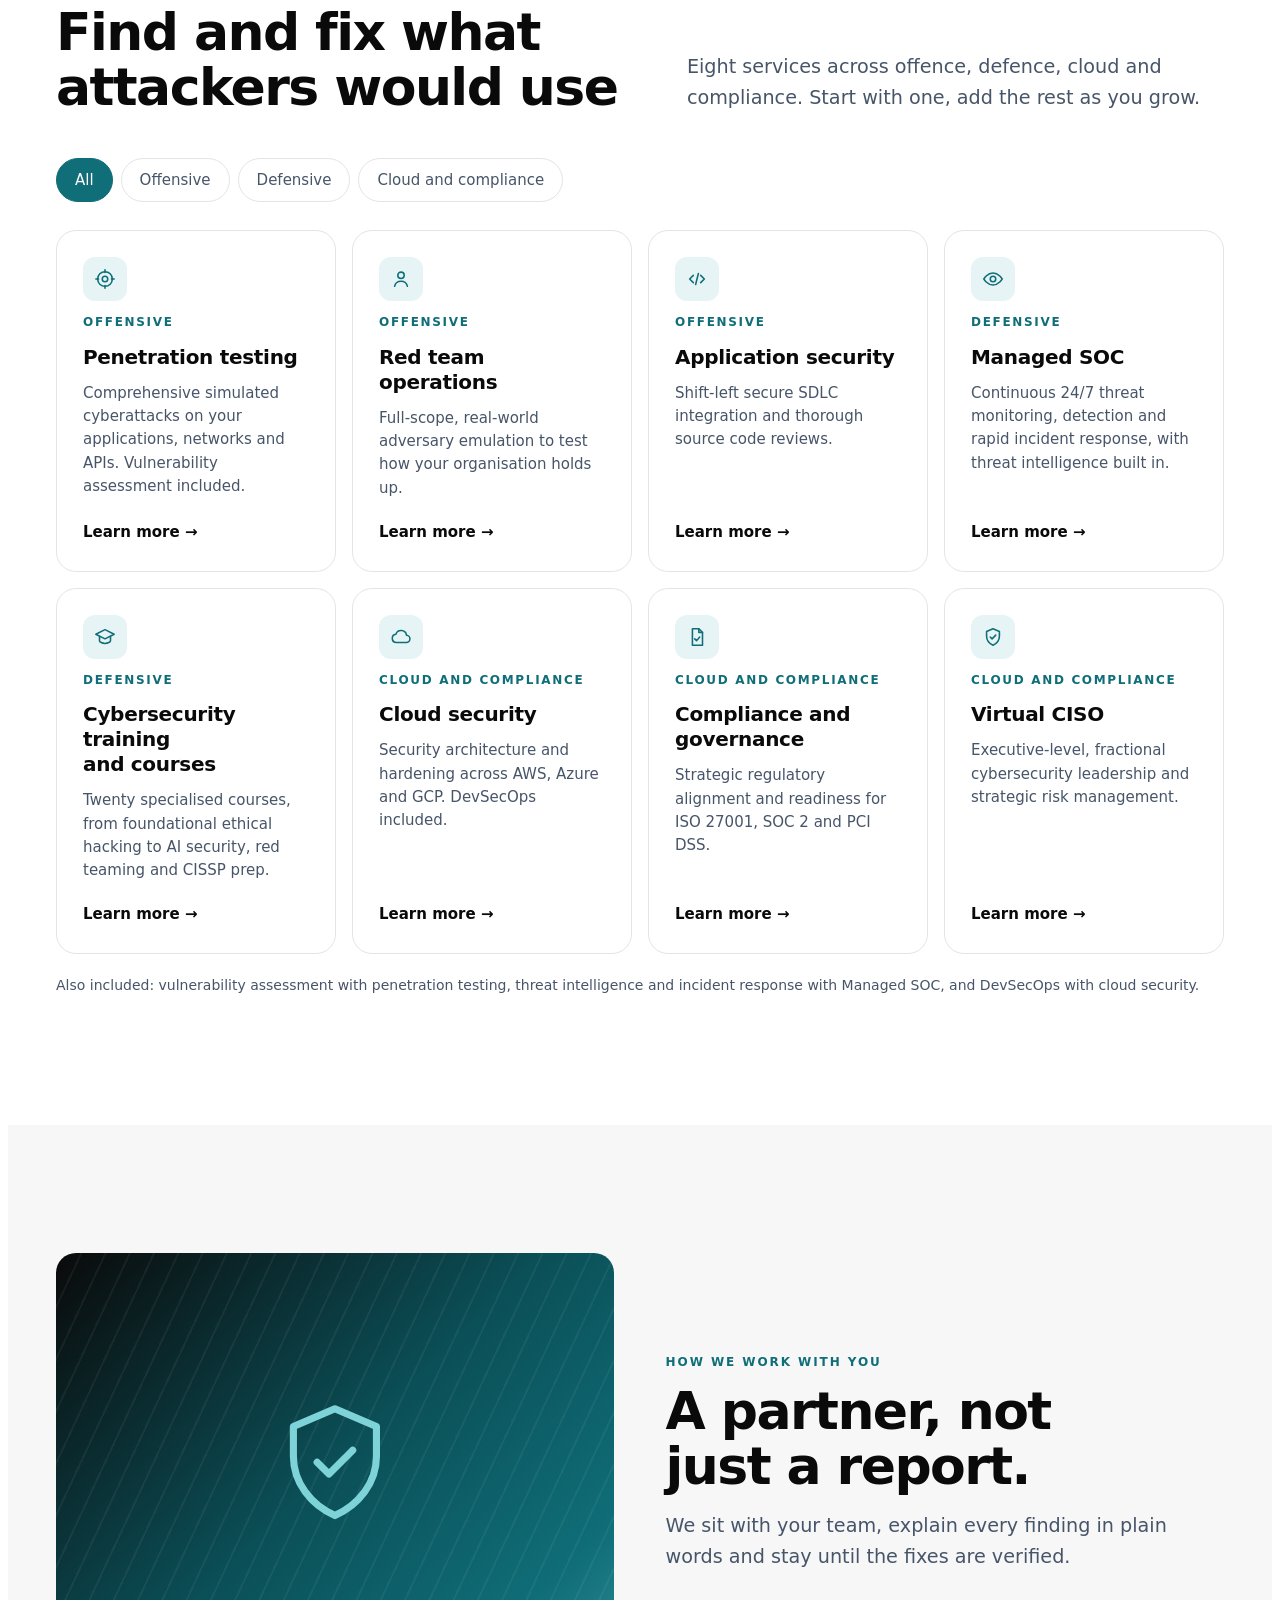
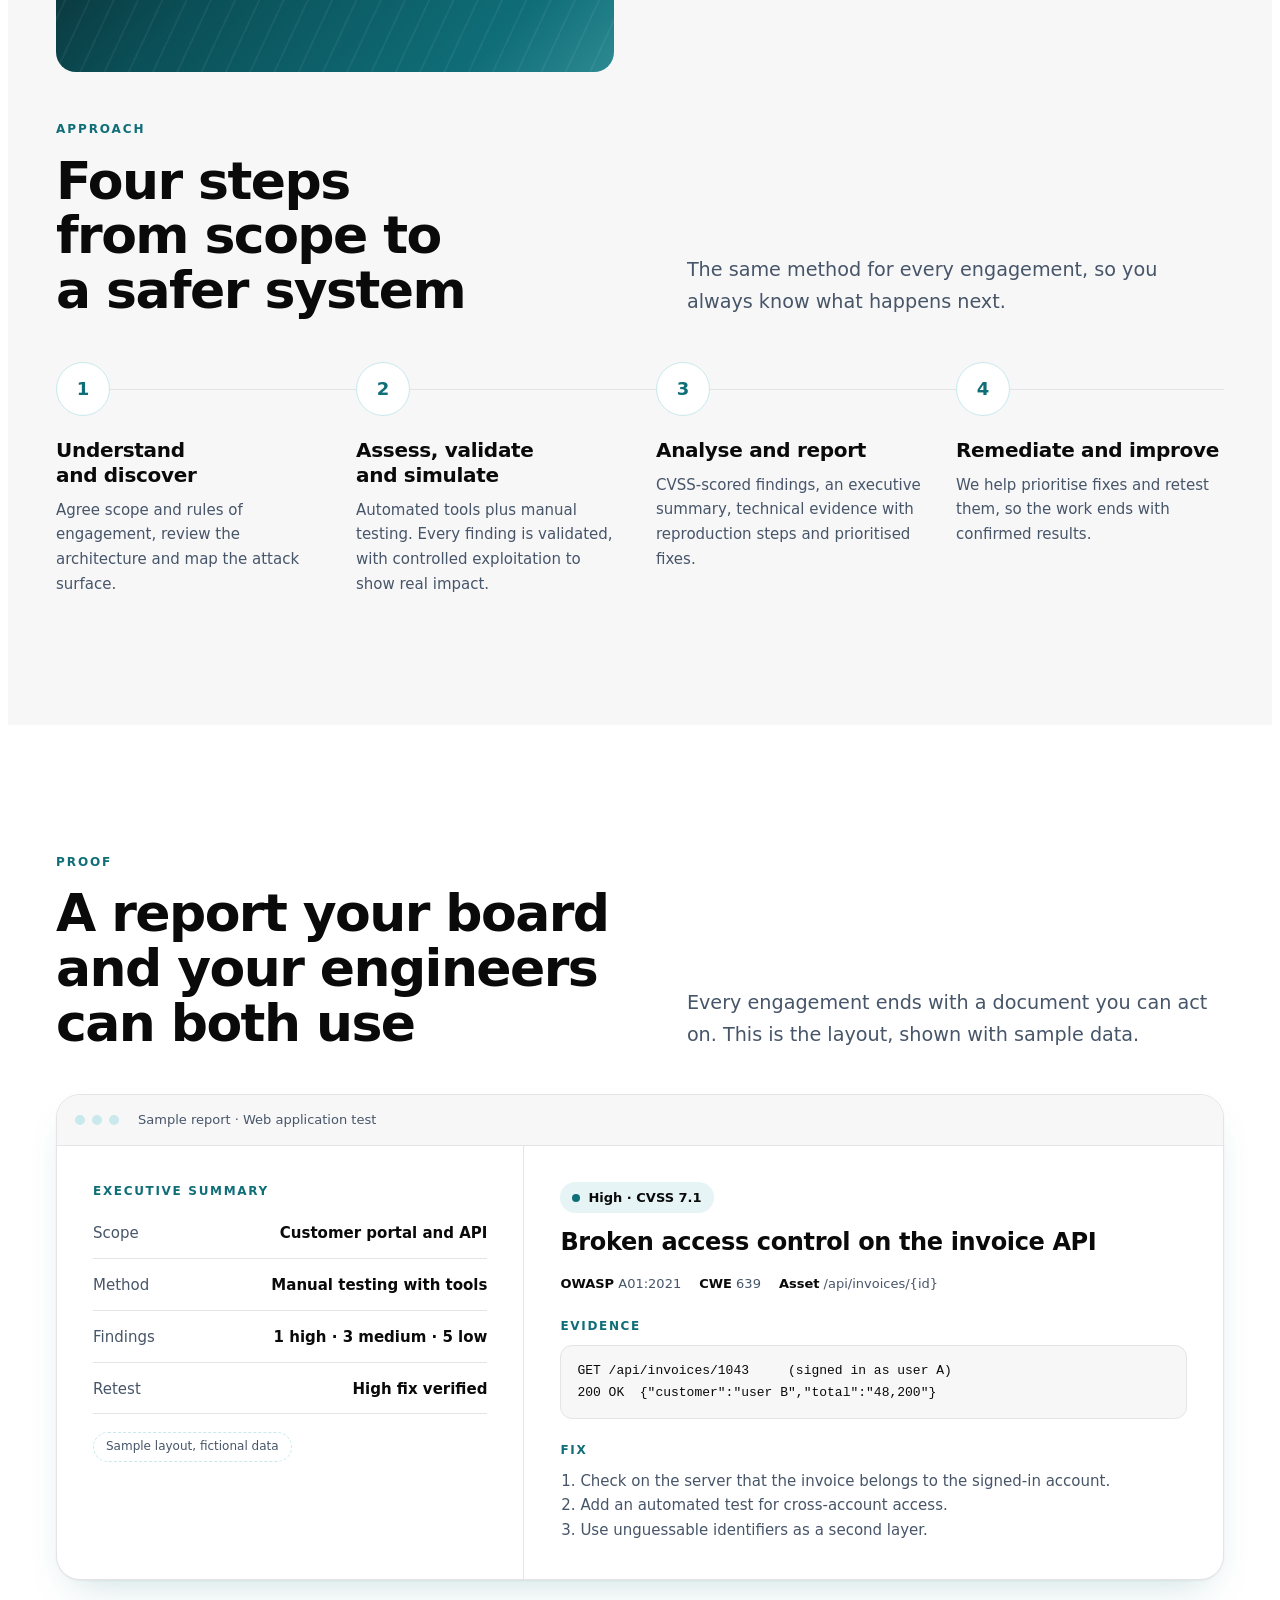
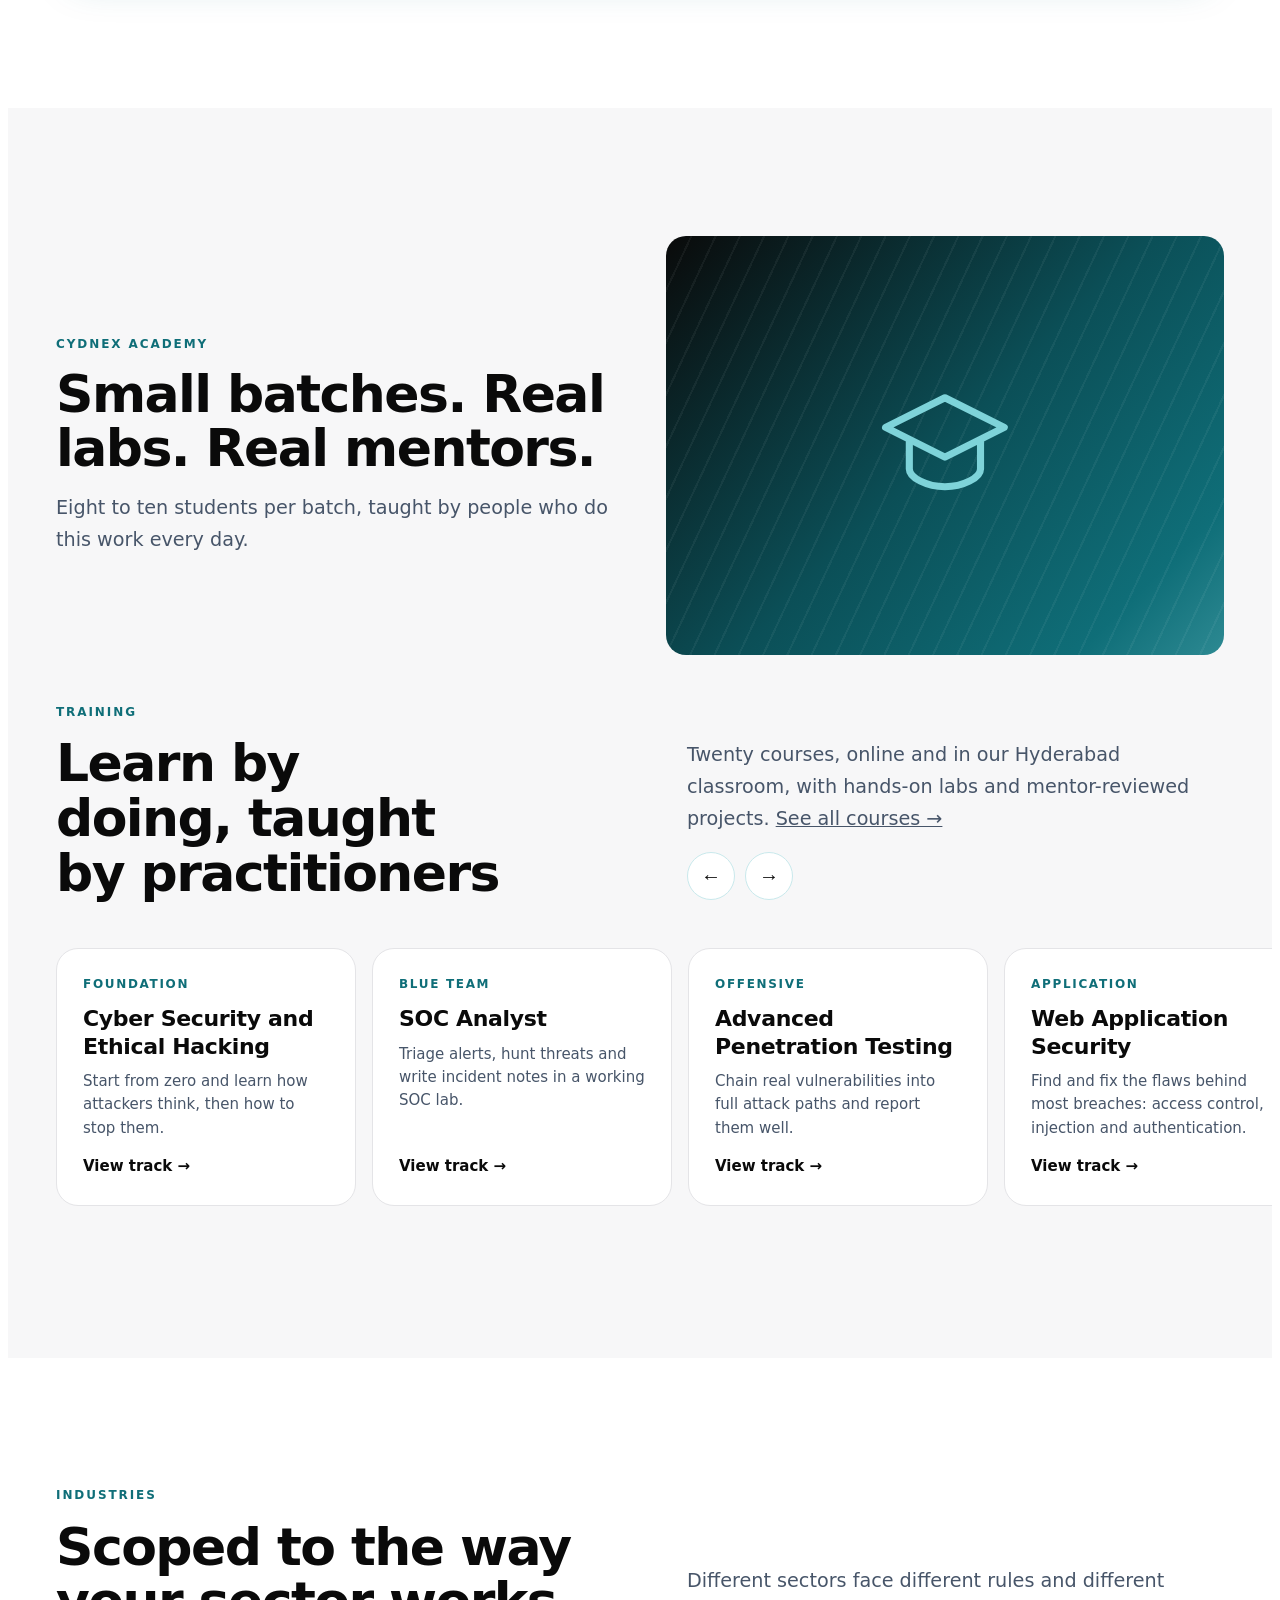
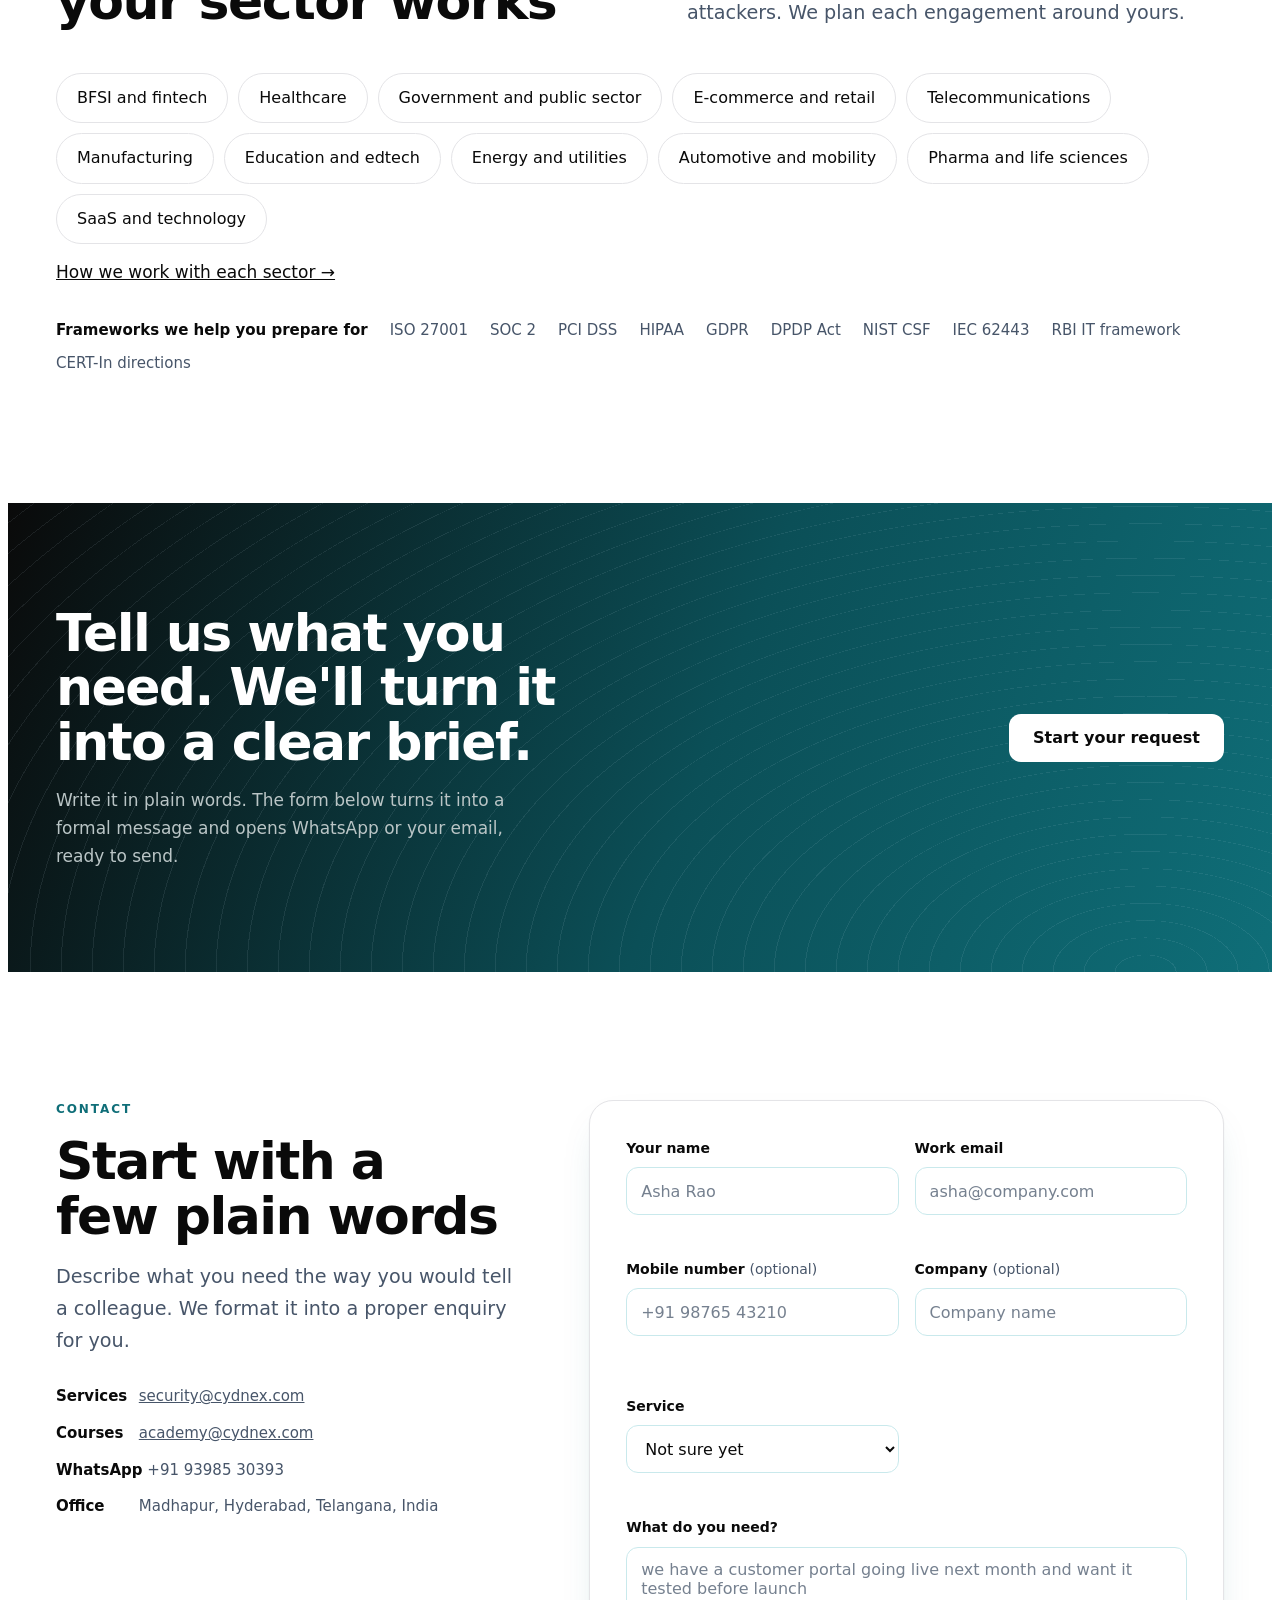
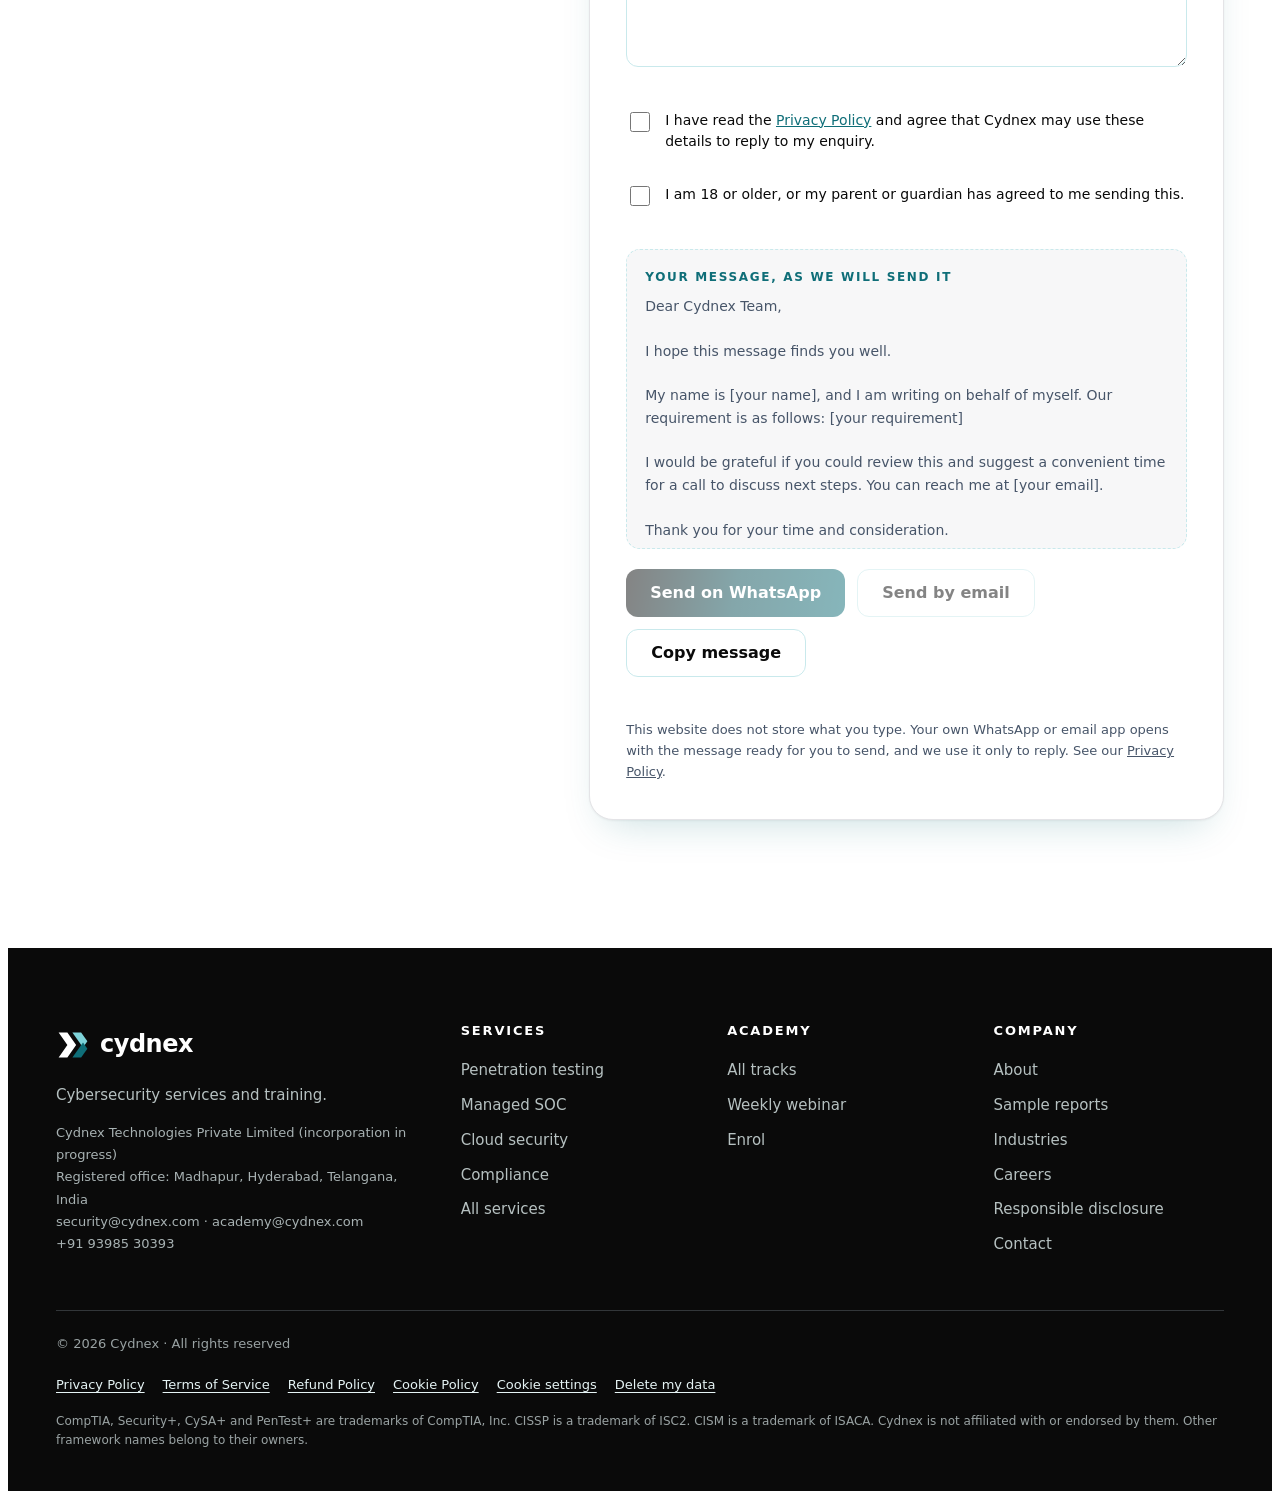
==== commit 03e80aed: "Even out Training button padding and height with neighbouring buttons Co-Authored-By: Claude Opus 5." ====
--- a/index.html
+++ b/index.html
@@ -12,7 +12,7 @@
 <meta property="og:title" content="Cydnex · Control Your Defence Network">
 <meta property="og:description" content="Cybersecurity services, IT solutions and training from Hyderabad, India.">
 <meta property="og:url" content="https://cydnex.com/">
-<link rel="stylesheet" href="styles.css">
+<link rel="stylesheet" href="styles.css?v=20261118b">
 </head>
 <body>
 <svg width="0" height="0" style="position:absolute" aria-hidden="true" focusable="false"><defs>
@@ -30,6 +30,7 @@
 <a class="skip" href="#main">Skip to content</a>
 <header class="top"><div class="wrap">
 <a class="logo" href="index.html" aria-label="Cydnex home"><svg class="xmark" viewBox="0 0 108 96" aria-hidden="true"><path class="x1" d="M8 8 H36 L64 48 L36 88 H8 L36 48 Z"/><path d="M52 8 H80 L100 36 L86 56 Z" fill="#7ED3D9"/><path d="M86 40 L100 60 L80 88 H52 Z" fill="#0F6E78"/></svg><span class="wm">cydnex</span></a>
+<a class="acad-mini" href="https://training.cydnex.com/" aria-label="Training: Cydnex Academy courses"><svg viewBox="0 0 24 24" width="16" height="16" fill="none" stroke="currentColor" stroke-width="1.8" stroke-linejoin="round" aria-hidden="true"><path d="M2 9l10-5 10 5-10 5z"/><path d="M6 11.5V16c0 1.5 3 3 6 3s6-1.5 6-3v-4.5"/></svg>Training</a>
 <button class="menu" id="menu" aria-expanded="false" aria-controls="links" aria-label="Menu"><svg width="20" height="20" viewBox="0 0 24 24" fill="none" stroke="currentColor" stroke-width="2" stroke-linecap="round"><path d="M4 7h16M4 12h16M4 17h16"/></svg></button>
 <nav class="links" id="links" aria-label="Main">
 <a href="services.html">Services</a><a href="reports.html">Reports</a><a href="industries.html">Industries</a><a href="about.html">About</a>
@@ -166,6 +167,6 @@
 
 <div class="ck" id="ck" role="dialog" aria-labelledby="ck-h" aria-describedby="ck-p" hidden><h2 id="ck-h">Your choice on cookies</h2><p id="ck-p">We use no tracking or advertising cookies. One optional item: our fonts load from Google Fonts, which shares your IP address with Google. Say no and the site uses your device's fonts instead. Details in our <a href="cookies.html">Cookie Policy</a>.</p><div class="row"><button type="button" id="ck-no">Use device fonts</button><button type="button" id="ck-yes">Allow Google Fonts</button></div></div>
 
-<script src="app.js" defer></script>
+<script src="app.js?v=20261118b" defer></script>
 </body>
 </html>
--- a/styles.css
+++ b/styles.css
@@ -303,3 +303,10 @@
 .links a.acad-link .ext{font-size:13px;opacity:.8}
 .links a.acad-link:focus-visible{outline:3px solid var(--blue);outline-offset:3px}
 @media(max-width:860px){.links a.acad-link{margin:14px 0 0;justify-content:center;min-height:48px;border-bottom:1px solid var(--ice2);font-size:17px}.links a.acad-link::before{display:none}.links .acad-link+.btn{margin-top:10px}}
+.acad-mini{display:none}
+@media(max-width:860px){.acad-mini{display:inline-flex;align-items:center;gap:6px;margin-left:auto;min-height:40px;padding:0 14px;border-radius:99px;background:var(--bg3);border:1px solid var(--ice2);color:var(--blue);font-weight:600;font-size:15px;text-decoration:none}.acad-mini:focus-visible{outline:3px solid var(--blue);outline-offset:3px}}
+@media(max-width:340px){.acad-mini{padding:0 10px;font-size:14px}.acad-mini svg{display:none}}
+/* training buttons: match the height of the buttons beside them */
+.links a.acad-link{min-height:44px;padding:0 18px;gap:8px}
+@media(max-width:860px){.acad-mini{min-height:44px;padding:0 18px;gap:8px}.links a.acad-link{min-height:48px}}
+@media(max-width:360px){.acad-mini{padding:0 12px}}
